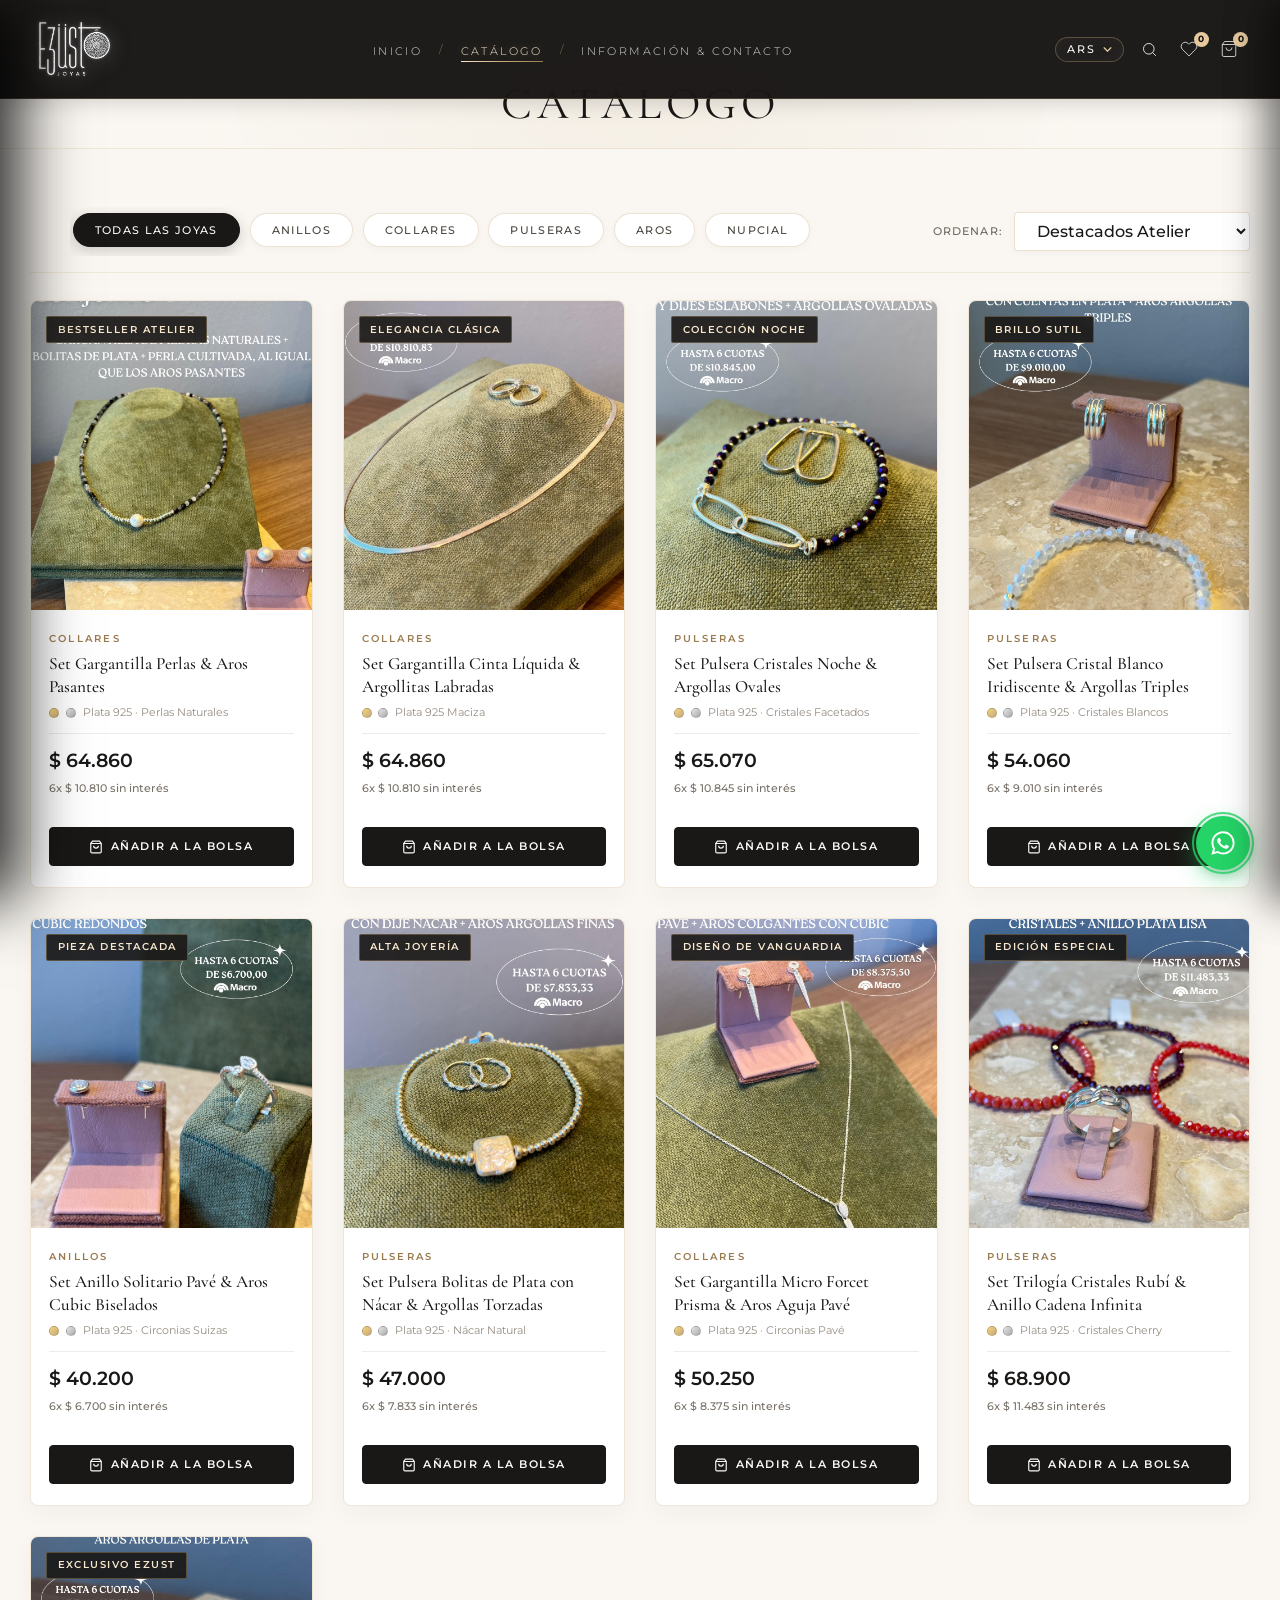
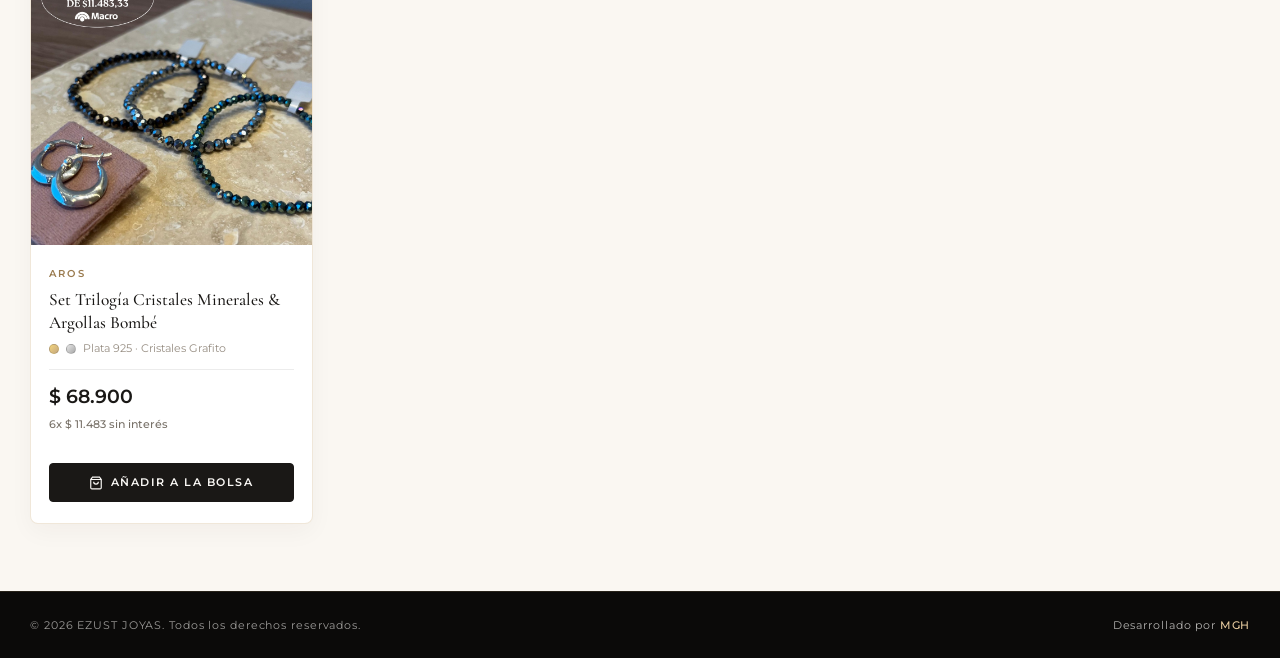
==== catalogo.html @ 24918060 "feat: add catalogue page and luxury stylesheet with custom design tokens" ====
<!DOCTYPE html>
<html lang="es">

<head>
  <meta charset="UTF-8">
  <meta name="viewport" content="width=device-width, initial-scale=1.0, maximum-scale=1.0, minimum-scale=1.0, user-scalable=no, shrink-to-fit=no, viewport-fit=cover">
  <title>Catálogo de Alta Distinción | EZUST JOYAS · Plata 925 & Oro 18K</title>

  <!-- SEO & Meta Tags -->
  <meta name="description"
    content="Explorá el catálogo oficial de Ezust Joyas. Gargantillas, pulseras, anillos solitarios y aros pasantes en Plata 925 y Oro 18K. 6 cuotas sin interés y envíos a todo el país.">
  <meta name="keywords"
    content="catalogo ezust joyas, collares plata 925, pulseras cristales, anillos solitarios, aros perlas cultivadas, alta joyeria arroyito">
  <meta name="author" content="EZUST JOYAS">
  <meta name="theme-color" content="#0E0D0C">

  <!-- Open Graph / Social -->
  <meta property="og:type" content="website">
  <meta property="og:title" content="Catálogo de Alta Distinción | EZUST JOYAS">
  <meta property="og:description"
    content="Colección completa de joyas de autor en Plata 925 y Oro 18K. 6 cuotas sin interés y envíos asegurados a todo el país.">
  <meta property="og:image" content="assets/products_hq/ez-real-01_main.jpg">

  <!-- Stylesheet -->
  <link rel="stylesheet" href="css/style.css?v=20261024_fix_v10">
  <link rel="icon" type="image/svg+xml" href="assets/logo-symbol.svg">
</head>

<body class="catalog-page-body">

  <!-- Sticky Luxury Floating Header -->
  <header class="site-header scrolled" id="siteHeader">
    <div class="header-inner container-fluid">

      <!-- Header Left: Logo -->
      <div class="header-logo-area">
        <a href="index.html" aria-label="EZUST JOYAS Inicio" class="header-logo-link">
          <img src="assets/logo-official-white.png?v=2" alt="EZUST JOYAS" class="header-logo-img" width="140" height="56">
        </a>
      </div>

      <!-- Header Center: Minimalist Inline Navigation -->
      <nav class="header-nav-center" aria-label="Navegación principal">
        <ul class="nav-links-editorial">
          <li><a href="index.html" class="nav-editorial-link">INICIO</a></li>
          <li class="nav-dot">/</li>
          <li><a href="catalogo.html" class="nav-editorial-link active">CATÁLOGO</a></li>
          <li class="nav-dot">/</li>
          <li><a href="contacto.html" class="nav-editorial-link">INFORMACIÓN & CONTACTO</a></li>
        </ul>
      </nav>

      <!-- Header Right: Currency & Action Icons -->
      <div class="header-actions-right">

        <!-- Luxury Custom Currency Selector -->
        <div class="custom-currency-dropdown" id="currencyDropdown">
          <button class="currency-trigger-btn" id="currencyTrigger" type="button" aria-haspopup="true"
            aria-expanded="false" aria-label="Seleccionar Moneda">
            <span class="curr-selected-code" id="currentCurrencyLabel">ARS</span>
            <svg class="curr-arrow" width="9" height="5" viewBox="0 0 10 6" fill="none" stroke="currentColor"
              stroke-width="1.6" stroke-linecap="round">
              <path d="M1 1L5 5L9 1" />
            </svg>
          </button>
          <div class="currency-dropdown-menu" id="currencyMenu">
            <button type="button" class="currency-menu-item active" data-currency="ARS">
              <span class="currency-item-code">ARS</span>
              <span class="currency-item-name">Pesos ($)</span>
              <span class="currency-item-dot">✦</span>
            </button>
            <button type="button" class="currency-menu-item" data-currency="USD">
              <span class="currency-item-code">USD</span>
              <span class="currency-item-name">Dólares ($)</span>
              <span class="currency-item-dot">✦</span>
            </button>
          </div>
        </div>

        <!-- Header Inline Search Box -->
        <div class="header-search-wrap" id="headerSearchWrap">
          <button class="header-icon-fine" id="searchBtn" title="Buscar Joyas" aria-label="Buscar">
            <svg width="17" height="17" fill="none" stroke="currentColor" stroke-width="1.4" viewBox="0 0 24 24">
              <circle cx="11" cy="11" r="7.5"></circle>
              <line x1="21" y1="21" x2="16.5" y2="16.5"></line>
            </svg>
          </button>
          <div class="header-search-input-box" id="headerSearchInputBox">
            <input type="text" id="headerSearchInput" class="header-search-field" placeholder="Buscar collares, anillos, perlas..." autocomplete="off">
            <button type="button" class="header-search-close" id="headerSearchCloseBtn">✕</button>
          </div>
          <!-- Live Floating Search Results Dropdown -->
          <div class="header-search-results-dropdown" id="headerSearchResults"></div>
        </div>

        <!-- Wishlist Icon -->
        <button class="header-icon-fine" id="wishlistBtn" title="Mis Favoritos" aria-label="Favoritos">
          <svg width="18" height="18" fill="none" stroke="currentColor" stroke-width="1.2" viewBox="0 0 24 24">
            <path
              d="M20.84 4.61a5.5 5.5 0 00-7.78 0L12 5.67l-1.06-1.06a5.5 5.5 0 00-7.78 7.78l1.06 1.06L12 21.23l7.78-7.78 1.06-1.06a5.5 5.5 0 000-7.78z">
            </path>
          </svg>
          <span class="badge-count-fine" id="wishlistCount">0</span>
        </button>

        <!-- Bag / Cart Icon -->
        <button class="header-icon-fine" id="cartBtn" title="Bolsa de Compras" aria-label="Carrito de compras">
          <svg width="18" height="18" fill="none" stroke="currentColor" stroke-width="1.2" viewBox="0 0 24 24">
            <path d="M6 2L3 6v14a2 2 0 002 2h14a2 2 0 002-2V6l-3-4z"></path>
            <line x1="3" y1="6" x2="21" y2="6"></line>
            <path d="M16 10a4 4 0 01-8 0"></path>
          </svg>
          <span class="badge-count-fine" id="cartCount">0</span>
        </button>

        <!-- Mobile Menu Toggle -->
        <button class="header-icon-fine mobile-menu-btn" id="mobileMenuBtn" aria-label="Abrir Menú">
          <svg width="22" height="22" fill="none" stroke="currentColor" stroke-width="1.2" viewBox="0 0 24 24">
            <line x1="3" y1="7" x2="21" y2="7"></line>
            <line x1="3" y1="17" x2="21" y2="17"></line>
          </svg>
        </button>

      </div>

    </div>
  </header>

  <!-- Catalog Page Hero Banner -->
  <section class="catalog-page-hero">
    <div class="container text-center">
      <h1 class="catalog-page-title">Catálogo</h1>
    </div>
  </section>

  <!-- Interactive Product Catalog Section -->
  <main class="catalog-main-area">
    <div class="container">

      <!-- Filters & Sorting Bar -->
      <div class="catalog-filters-bar">
        <div class="filter-categories-wrap">
          <button class="filter-scroll-btn filter-scroll-left hidden" aria-label="Desplazar categorías a la izquierda" type="button">
            <svg width="14" height="14" viewBox="0 0 24 24" fill="none" stroke="currentColor" stroke-width="2.2"><polyline points="15 18 9 12 15 6"></polyline></svg>
          </button>
          <div class="filter-categories">
            <button class="filter-btn active" data-category="all">Todas las Joyas</button>
            <button class="filter-btn" data-category="anillos">Anillos</button>
            <button class="filter-btn" data-category="collares">Collares</button>
            <button class="filter-btn" data-category="pulseras">Pulseras</button>
            <button class="filter-btn" data-category="aros">Aros</button>
            <button class="filter-btn" data-category="nupcial">Nupcial</button>
          </div>
          <button class="filter-scroll-btn filter-scroll-right" aria-label="Desplazar categorías a la derecha" type="button">
            <svg width="14" height="14" viewBox="0 0 24 24" fill="none" stroke="currentColor" stroke-width="2.2"><polyline points="9 18 15 12 9 6"></polyline></svg>
          </button>
        </div>

        <div class="catalog-sort-wrap">
          <span class="sort-label">Ordenar:</span>
          <select class="sort-select" id="catalogSort" aria-label="Ordenar catálogo">
            <option value="featured">Destacados Atelier</option>
            <option value="low-price">Menor a Mayor Precio</option>
            <option value="high-price">Mayor a Menor Precio</option>
          </select>
        </div>
      </div>

      <!-- Dynamic Product Cards Grid -->
      <div class="products-grid" id="productsGrid">
        <!-- Injected via app.js -->
      </div>

    </div>
  </main>

  <!-- Fullscreen Luxury Sliding Product Canvas (SPA Product Page) -->
  <div class="fullscreen-product-sheet" id="productFullscreenCanvas" aria-modal="true" role="dialog">
    <div class="sheet-top-bar">
      <button class="sheet-back-btn" id="productSheetBackBtn" type="button">
        <svg width="18" height="18" fill="none" stroke="currentColor" stroke-width="2" viewBox="0 0 24 24">
          <path d="M19 12H5M12 19l-7-7 7-7" />
        </svg>
        <span>Volver al Catálogo</span>
      </button>
      <div class="sheet-logo-center">
        <img src="assets/logo-official-gold.png" alt="EZUST JOYAS" height="34">
      </div>
      <button class="sheet-close-btn" id="productSheetCloseBtn" type="button" aria-label="Cerrar vista de producto">
        ✕
      </button>
    </div>

    <div class="product-sheet-scroll-body" id="productSheetBody">
      <!-- Dynamically rendered via renderFullscreenProduct() in app.js -->
    </div>
  </div>

  <!-- Slim Minimal Luxury Footer -->
  <footer class="site-footer-slim">
    <div class="container">
      <div class="footer-slim-inner">
        <div class="footer-slim-copy">
          © 2026 EZUST JOYAS. Todos los derechos reservados.
        </div>
        <div class="footer-slim-dev">
          Desarrollado por <a href="https://instagram.com/martiniano.web" target="_blank" rel="noopener"
            class="developer-link">MGH</a>
        </div>
      </div>
    </div>
  </footer>

  <!-- Floating WhatsApp Action Button -->
  <a href="https://wa.me/5493576415867?text=Hola%20Ezust%20joyas,%20quiero..." target="_blank" rel="noopener"
    class="floating-whatsapp-btn" aria-label="Contactar por WhatsApp">
    <svg width="32" height="32" viewBox="0 0 24 24" fill="currentColor">
      <path
        d="M12.04 2c-5.46 0-9.91 4.45-9.91 9.91 0 1.75.46 3.45 1.32 4.95L2.05 22l5.25-1.38c1.45.79 3.08 1.21 4.74 1.21 5.46 0 9.91-4.45 9.91-9.91 0-2.65-1.03-5.14-2.9-7.01A9.816 9.816 0 0 0 12.04 2zm.01 1.67c2.2 0 4.26.86 5.82 2.42a8.225 8.225 0 0 1 2.41 5.83c0 4.54-3.7 8.24-8.24 8.24-1.48 0-2.93-.4-4.2-1.15l-.3-.18-3.12.82.83-3.04-.2-.31a8.196 8.196 0 0 1-1.26-4.38c0-4.54 3.7-8.24 8.24-8.24zm-3.53 3.99c-.19 0-.42.07-.64.31-.22.24-.85.83-.85 2.03 0 1.2.88 2.36 1 2.53.13.16 1.72 2.63 4.17 3.69.58.25 1.04.4 1.4.51.59.19 1.12.16 1.54.1.47-.07 1.45-.59 1.65-1.17.21-.57.21-1.06.15-1.17-.06-.1-.23-.17-.48-.29-.25-.13-1.45-.72-1.68-.8-.22-.08-.39-.13-.55.12-.16.25-.63.8-.78.96-.14.16-.29.18-.54.06-.25-.13-1.04-.38-1.98-1.22-.73-.65-1.23-1.46-1.37-1.7-.14-.25-.01-.38.11-.51.11-.11.25-.29.37-.43.13-.15.17-.25.25-.42.08-.17.04-.31-.02-.44-.06-.13-.55-1.33-.76-1.82-.2-.48-.41-.42-.56-.43l-.48-.01z" />
    </svg>
  </a>

  <!-- Fullscreen Luxury Sliding Product Canvas (SPA Product Page) -->
  <div class="fullscreen-product-sheet" id="productFullscreenCanvas" aria-modal="true" role="dialog">
    <div class="sheet-top-bar">
      <button class="sheet-back-btn" id="productSheetBackBtn" type="button">
        <svg width="18" height="18" fill="none" stroke="currentColor" stroke-width="2" viewBox="0 0 24 24">
          <path d="M19 12H5M12 19l-7-7 7-7" />
        </svg>
        <span>Volver</span>
      </button>
      <div class="sheet-logo-center">
        <img src="assets/logo-official-gold.png" alt="EZUST JOYAS" height="34">
      </div>
      <button class="sheet-close-btn" id="productSheetCloseBtn" type="button" aria-label="Cerrar vista de producto">
        ✕
      </button>
    </div>
    <div class="product-sheet-scroll-body" id="productSheetBody"></div>
  </div>

  <!-- Slide-Out Shopping Bag Drawer -->
  <aside class="side-drawer" id="cartDrawer" aria-label="Bolsa de compras">
    <div class="drawer-header">
      <h3 class="drawer-title">Bolsa de Compras</h3>
      <button class="drawer-close-btn" id="cartCloseBtn" aria-label="Cerrar bolsa">✕</button>
    </div>

    <!-- Shipping Info -->
    <div class="drawer-shipping-meter">
      <div class="shipping-meter-text" id="shippingText">
        <span>✦ Envíos asegurados a todo el país por Andreani y Correo Argentino</span>
      </div>
    </div>

    <!-- Items List -->
    <div class="drawer-body" id="cartItemsContainer">
      <!-- Injected via app.js -->
    </div>

    <!-- Drawer Footer -->
    <div class="drawer-footer" id="cartDrawerFooter">
      <div class="drawer-subtotal-row">
        <span class="drawer-subtotal-label">Subtotal estimado:</span>
        <span class="drawer-subtotal-price" id="cartSubtotal">$ 0</span>
      </div>
      <div class="drawer-transfer-discount-row" id="cartTransferDiscountRow">
        <span>✦ 15% OFF pagando con Transferencia: <strong id="cartTransferPrice">$ 0</strong></span>
      </div>
      <div class="drawer-actions">
        <a href="#" id="checkoutWhatsappBtn" target="_blank" rel="noopener" class="btn-luxury btn-checkout-whatsapp"
          style="width: 100%; justify-content: center;">
          <svg width="20" height="20" fill="currentColor" viewBox="0 0 24 24">
            <path
              d="M12.04 2c-5.46 0-9.91 4.45-9.91 9.91 0 1.75.46 3.45 1.32 4.95L2.05 22l5.25-1.38c1.45.79 3.08 1.21 4.74 1.21 5.46 0 9.91-4.45 9.91-9.91 0-2.65-1.03-5.14-2.9-7.01A9.816 9.816 0 0 0 12.04 2zm.01 1.67c2.2 0 4.26.86 5.82 2.42a8.225 8.225 0 0 1 2.41 5.83c0 4.54-3.7 8.24-8.24 8.24-1.48 0-2.93-.4-4.2-1.15l-.3-.18-3.12.82.83-3.04-.2-.31a8.196 8.196 0 0 1-1.26-4.38c0-4.54 3.7-8.24 8.24-8.24zm-3.53 3.99c-.19 0-.42.07-.64.31-.22.24-.85.83-.85 2.03 0 1.2.88 2.36 1 2.53.13.16 1.72 2.63 4.17 3.69.58.25 1.04.4 1.4.51.59.19 1.12.16 1.54.1.47-.07 1.45-.59 1.65-1.17.21-.57.21-1.06.15-1.17-.06-.1-.23-.17-.48-.29-.25-.13-1.45-.72-1.68-.8-.22-.08-.39-.13-.55.12-.16.25-.63.8-.78.96-.14.16-.29.18-.54.06-.25-.13-1.04-.38-1.98-1.22-.73-.65-1.23-1.46-1.37-1.7-.14-.25-.01-.38.11-.51.11-.11.25-.29.37-.43.13-.15.17-.25.25-.42.08-.17.04-.31-.02-.44-.06-.13-.55-1.33-.76-1.82-.2-.48-.41-.42-.56-.43l-.48-.01z" />
          </svg>
          <span id="checkoutWhatsappBtnText">Finalizar Pedido por WhatsApp</span>
        </a>
        <a href="#" id="checkoutTransferBtn" target="_blank" rel="noopener" class="btn-luxury btn-checkout-transfer"
          style="width: 100%; justify-content: center;">
          <span>Pagar con Transferencia (15% OFF)</span>
        </a>
      </div>
    </div>
  </aside>

  <!-- Slide-Out Wishlist Drawer -->
  <aside class="side-drawer" id="wishlistDrawer" aria-label="Lista de Deseos">
    <div class="drawer-header">
      <h3 class="drawer-title">Lista de Deseos</h3>
      <button class="drawer-close-btn" id="wishlistCloseBtn" aria-label="Cerrar favoritos">✕</button>
    </div>
    <div class="drawer-body" id="wishlistItemsContainer">
      <!-- Injected via app.js -->
    </div>
  </aside>



  <!-- Mobile Navigation Drawer -->
  <div class="mobile-nav-drawer" id="mobileNavDrawer" aria-label="Menú de navegación móvil">
    <div class="mobile-nav-header">
      <img src="assets/logo-official-gold.png" alt="EZUST JOYAS" style="height: 38px; width: auto; object-fit: contain;">
      <button id="mobileNavClose" type="button" aria-label="Cerrar menú">✕</button>
    </div>
    <div class="mobile-nav-links">
      <a href="index.html" class="mobile-nav-link">
        <span>Inicio</span>
        <span>→</span>
      </a>
      <a href="catalogo.html" class="mobile-nav-link">
        <span>Catálogo</span>
        <span>→</span>
      </a>
      <a href="javascript:void(0)" class="mobile-nav-link" id="mobileWishlistLink">
        <span>Mis Favoritos ♡</span>
        <span style="font-size: 0.85rem; color: var(--gold-light);">Ver lista →</span>
      </a>
      <a href="contacto.html" class="mobile-nav-link">
        <span>Información & Contacto</span>
        <span>→</span>
      </a>
      <a href="https://wa.me/5493576467389" target="_blank" rel="noopener" class="mobile-nav-link" style="color: var(--gold-bright);">
        <span>Atención WhatsApp</span>
        <span>💬</span>
      </a>
    </div>
    <div class="mobile-nav-footer">
      <div class="mobile-nav-footer-brand">
        <span>✦</span> ALTA JOYERÍA
      </div>
      <p class="mobile-nav-footer-text">Oro 18K & Plata 925 · Envíos a todo el país</p>
    </div>
  </div>

  <!-- Drawer Backdrop Overlay -->
  <div class="drawer-overlay" id="drawerOverlay"></div>

  <!-- Scripts -->
  <script src="js/app.js?v=20261024_fix_v10"></script>
</body>

</html>
---- css/style.css ----
/* ==========================================================================
   EZUST JOYAS - Premium Fine Jewelry Design System & Stylesheet
   Aesthetic: Minimalist, Luxury, Editorial, Feminine & Sophisticated
   ========================================================================== */

@import url('https://fonts.googleapis.com/css2?family=Cormorant+Garamond:ital,wght@0,300;0,400;0,500;0,600;0,700;1,300;1,400;1,600&family=Montserrat:wght@200;300;400;500;600;700&family=Cinzel:wght@400;500;600;700&family=Italiana&display=swap');

/* --- CSS Variables & Design Tokens --- */
:root {
  --bg-primary: #FAF8F5;
  --bg-secondary: #F5EFE6;
  --bg-tertiary: #EDE4D5;
  --bg-card: #FFFFFF;
  --bg-dark: #0E0D0C;
  --bg-dark-secondary: #181615;
  --bg-glass: rgba(250, 248, 245, 0.85);
  --bg-glass-dark: rgba(14, 13, 12, 0.85);

  --text-primary: #181614;
  --text-secondary: #615A52;
  --text-muted: #968D82;
  --text-light: #FAF8F5;
  --text-light-muted: #B8B0A5;

  --gold-primary: #C8A976;
  --gold-bright: #E6CA9E;
  --gold-dark: #9A7B54;
  --gold-light: #F7E7CE;
  --gold-glow: rgba(230, 202, 158, 0.25);
  --gold-gradient: linear-gradient(135deg, #F7E7CE 0%, #C8A976 50%, #9A7B54 100%);
  --champagne-gradient: linear-gradient(135deg, #FBF8F2 0%, #F5EDE0 100%);
  --dark-gradient: linear-gradient(135deg, #1C1A18 0%, #0E0D0C 100%);

  --border-subtle: rgba(200, 169, 118, 0.22);
  --border-light: rgba(24, 22, 20, 0.08);
  --border-dark: rgba(200, 169, 118, 0.25);

  --font-serif: 'Cormorant Garamond', Georgia, serif;
  --font-sans: 'Montserrat', -apple-system, BlinkMacSystemFont, 'Segoe UI', Roboto, sans-serif;
  --font-display: 'Cinzel', 'Cormorant Garamond', serif;

  --shadow-sm: 0 4px 12px rgba(24, 22, 20, 0.03);
  --shadow-md: 0 10px 30px rgba(24, 22, 20, 0.06);
  --shadow-lg: 0 20px 50px rgba(24, 22, 20, 0.09);
  --shadow-gold: 0 12px 35px rgba(197, 168, 128, 0.25);

  --radius-sm: 2px;
  --radius-md: 4px;
  --radius-lg: 8px;
  --radius-full: 9999px;

  --transition-smooth: all 0.4s cubic-bezier(0.16, 1, 0.3, 1);
  --transition-bounce: all 0.5s cubic-bezier(0.34, 1.56, 0.64, 1);
  --transition-fast: all 0.2s ease;

  --container-max: 1360px;
  --container-padding: 2rem;
}

/* --- Base & Reset --- */
*, *::before, *::after {
  box-sizing: border-box;
  margin: 0;
  padding: 0;
}

html {
  scroll-behavior: smooth;
  font-size: 15px;
  -webkit-font-smoothing: antialiased;
  -moz-osx-font-smoothing: grayscale;
  touch-action: manipulation;
  -webkit-text-size-adjust: 100%;
  -moz-text-size-adjust: 100%;
  text-size-adjust: 100%;
  width: 100%;
  max-width: 100%;
  overflow-x: hidden;
}

body {
  background-color: var(--bg-primary);
  color: var(--text-primary);
  font-family: var(--font-sans);
  font-weight: 400;
  line-height: 1.6;
  overflow-x: hidden;
  width: 100%;
  max-width: 100%;
  position: relative;
  touch-action: manipulation;
  -webkit-text-size-adjust: 100%;
  text-size-adjust: 100%;
}

img, svg, picture, video {
  max-width: 100%;
  display: block;
}

a {
  color: inherit;
  text-decoration: none;
  transition: var(--transition-fast);
}

button {
  font-family: inherit;
  cursor: pointer;
  border: none;
  background: none;
  transition: var(--transition-smooth);
}

input, select, textarea {
  font-family: inherit;
  font-size: 16px !important; /* Prevents iOS Safari from auto-zooming page */
}

ul, ol {
  list-style: none;
}

::selection {
  background-color: var(--gold-light);
  color: var(--text-primary);
}

/* --- Typography Utilities --- */
.font-serif { font-family: var(--font-serif); }
.font-sans { font-family: var(--font-sans); }
.font-display { font-family: var(--font-display); }

.editorial-title {
  font-family: var(--font-serif);
  font-weight: 400;
  letter-spacing: 0.02em;
  line-height: 1.15;
}

.editorial-subtitle {
  font-family: var(--font-sans);
  font-size: 0.8rem;
  letter-spacing: 0.25em;
  text-transform: uppercase;
  color: var(--gold-dark);
  font-weight: 500;
}

.container {
  width: 100%;
  max-width: var(--container-max);
  margin-left: auto;
  margin-right: auto;
  padding-left: var(--container-padding);
  padding-right: var(--container-padding);
}

.section-spacing {
  padding-top: 6.5rem;
  padding-bottom: 6.5rem;
}

.text-center { text-align: center; }

/* --- Luxury Announcement Bar --- */
.announcement-bar {
  background-color: var(--bg-dark);
  color: var(--gold-light);
  padding: 0.55rem 1rem;
  font-size: 0.72rem;
  letter-spacing: 0.18em;
  text-transform: uppercase;
  font-weight: 400;
  text-align: center;
  position: relative;
  z-index: 100;
  border-bottom: 1px solid rgba(197, 168, 128, 0.2);
}

.announcement-slider {
  display: flex;
  justify-content: center;
  align-items: center;
  gap: 1.5rem;
}

.announcement-item {
  display: inline-flex;
  align-items: center;
  gap: 0.6rem;
}

.announcement-item .sparkle {
  color: var(--gold-bright);
  font-size: 0.85rem;
}

/* ==========================================================================
   TRANSPARENT FLOATING LUXURY HEADER
   ========================================================================== */
.site-header {
  position: fixed;
  top: 0;
  left: 0;
  width: 100%;
  z-index: 1000;
  padding: 1.4rem 0;
  transition: all 0.45s cubic-bezier(0.16, 1, 0.3, 1);
  background: transparent;
}

.site-header.transparent-hero-header {
  background: linear-gradient(180deg, rgba(14, 13, 12, 0.75) 0%, rgba(14, 13, 12, 0.3) 60%, transparent 100%);
  border-bottom: 1px solid rgba(255, 255, 255, 0.05);
}

.site-header.scrolled {
  background: rgba(14, 13, 12, 0.92);
  backdrop-filter: blur(20px);
  -webkit-backdrop-filter: blur(20px);
  padding: 0.85rem 0;
  border-bottom: 1px solid rgba(200, 169, 118, 0.2);
  box-shadow: 0 10px 30px rgba(0, 0, 0, 0.4);
}

.header-inner {
  display: flex;
  justify-content: space-between;
  align-items: center;
  width: 100%;
  max-width: 1540px;
  margin: 0 auto;
  padding: 0 2.5rem;
}

/* Header Left: Logo */
.header-logo-area {
  display: flex;
  align-items: center;
  flex-shrink: 0;
  min-width: 0;
}

.header-logo-link {
  display: inline-flex;
  align-items: center;
  text-decoration: none;
}

.header-logo-img {
  height: 56px;
  width: auto;
  object-fit: contain;
  filter: drop-shadow(0 2px 10px rgba(0, 0, 0, 0.9)) drop-shadow(0 0 1.5px rgba(255, 255, 255, 0.5));
  transition: transform 0.4s ease, filter 0.4s ease;
}

.header-logo-link:hover .header-logo-img {
  transform: none;
  filter: drop-shadow(0 4px 14px rgba(0, 0, 0, 0.95)) drop-shadow(0 0 4px rgba(230, 202, 158, 0.8));
}

/* Header Center: Minimalist Inline Navigation */
.header-nav-center {
  display: flex;
  align-items: center;
}

.nav-links-editorial {
  display: flex;
  align-items: center;
  gap: 1.15rem;
  list-style: none;
  margin: 0;
  padding: 0;
}

.nav-editorial-link {
  font-family: var(--font-sans);
  font-size: 0.72rem;
  font-weight: 300;
  letter-spacing: 0.22em;
  text-transform: uppercase;
  color: rgba(250, 248, 245, 0.85);
  text-decoration: none;
  position: relative;
  padding: 0.3rem 0;
  transition: all 0.3s ease;
}

.nav-editorial-link::after {
  content: '';
  position: absolute;
  bottom: 0;
  left: 50%;
  transform: translateX(-50%) scaleX(0);
  width: 100%;
  height: 1px;
  background: var(--gold-gradient);
  transition: transform 0.35s cubic-bezier(0.16, 1, 0.3, 1);
}

.nav-editorial-link:hover,
.nav-editorial-link.active {
  color: var(--gold-light);
  text-shadow: 0 0 12px rgba(247, 231, 206, 0.4);
}

.nav-editorial-link:hover::after,
.nav-editorial-link.active::after {
  transform: translateX(-50%) scaleX(1);
}

.nav-dot {
  color: rgba(200, 169, 118, 0.45);
  font-size: 0.75rem;
  user-select: none;
}

/* Header Right: Actions */
.header-actions-right {
  display: flex;
  align-items: center;
  gap: 0.85rem;
  flex-shrink: 0;
}

/* Custom Luxury Currency Dropdown */
.custom-currency-dropdown {
  position: relative;
  display: inline-block;
}

.currency-trigger-btn {
  background: rgba(255, 255, 255, 0.05);
  border: 1px solid rgba(200, 169, 118, 0.35);
  color: var(--text-light);
  font-family: var(--font-sans);
  font-size: 0.72rem;
  font-weight: 400;
  letter-spacing: 0.18em;
  padding: 0.32rem 0.75rem;
  border-radius: 20px;
  display: inline-flex;
  align-items: center;
  gap: 0.45rem;
  cursor: pointer;
  outline: none;
  transition: all 0.3s cubic-bezier(0.16, 1, 0.3, 1);
  backdrop-filter: blur(10px);
  -webkit-backdrop-filter: blur(10px);
}

.currency-trigger-btn:hover,
.custom-currency-dropdown.active .currency-trigger-btn {
  background: rgba(200, 169, 118, 0.18);
  border-color: var(--gold-bright);
  color: var(--gold-light);
  box-shadow: 0 0 14px rgba(230, 202, 158, 0.25);
}

.curr-selected-code {
  font-weight: 500;
}

.curr-arrow {
  transition: transform 0.3s ease;
  color: var(--gold-bright);
}

.custom-currency-dropdown.active .curr-arrow {
  transform: rotate(180deg);
}

.currency-dropdown-menu {
  position: absolute;
  top: calc(100% + 8px);
  right: 0;
  min-width: 155px;
  background: rgba(14, 13, 12, 0.96);
  backdrop-filter: blur(20px);
  -webkit-backdrop-filter: blur(20px);
  border: 1px solid rgba(200, 169, 118, 0.3);
  border-radius: 8px;
  box-shadow: 0 15px 35px rgba(0, 0, 0, 0.6), 0 0 20px rgba(200, 169, 118, 0.1);
  padding: 0.35rem;
  z-index: 1000;
  opacity: 0;
  visibility: hidden;
  transform: translateY(-8px);
  transition: all 0.25s cubic-bezier(0.16, 1, 0.3, 1);
}

.custom-currency-dropdown.active .currency-dropdown-menu {
  opacity: 1;
  visibility: visible;
  transform: translateY(0);
}

.currency-menu-item {
  width: 100%;
  display: flex;
  align-items: center;
  justify-content: space-between;
  padding: 0.5rem 0.75rem;
  background: transparent;
  border: none;
  border-radius: 4px;
  cursor: pointer;
  text-align: left;
  transition: all 0.2s ease;
  font-family: var(--font-sans);
}

.currency-menu-item:hover {
  background: rgba(200, 169, 118, 0.15);
}

.currency-item-code {
  font-size: 0.72rem;
  font-weight: 500;
  letter-spacing: 0.15em;
  color: #FAF8F5;
}

.currency-item-name {
  font-size: 0.68rem;
  color: rgba(250, 248, 245, 0.55);
  margin-left: 0.5rem;
  flex: 1;
}

.currency-item-dot {
  font-size: 0.65rem;
  color: transparent;
  transition: all 0.2s ease;
}

.currency-menu-item.active .currency-item-code {
  color: var(--gold-bright);
}

.currency-menu-item.active .currency-item-name {
  color: var(--gold-light);
}

.currency-menu-item.active .currency-item-dot {
  color: var(--gold-bright);
}

.header-icon-fine {
  background: none;
  border: none;
  color: rgba(250, 248, 245, 0.88);
  cursor: pointer;
  display: flex;
  align-items: center;
  justify-content: center;
  position: relative;
  padding: 0.3rem;
  transition: all 0.3s ease;
  text-decoration: none;
}

.header-icon-fine:hover {
  color: var(--gold-bright);
  transform: translateY(-1px);
}

.badge-count-fine {
  position: absolute;
  top: -4px;
  right: -6px;
  background: var(--gold-bright);
  color: #0E0D0C;
  font-size: 0.58rem;
  font-weight: 700;
  width: 15px;
  height: 15px;
  border-radius: 50%;
  display: flex;
  align-items: center;
  justify-content: center;
}

.mobile-menu-btn {
  display: none;
  background: none;
  border: none;
  color: rgba(250, 248, 245, 0.9);
  cursor: pointer;
  padding: 0.3rem;
  border-radius: 4px;
  align-items: center;
  justify-content: center;
  transition: all 0.3s ease;
}

.mobile-menu-btn:hover {
  color: var(--gold-bright);
}

/* ==========================================================================
   4K FULLSCREEN CINEMATOGRAPHIC HERO SECTION
   ========================================================================== */
.hero-cinematic-section {
  position: relative;
  width: 100%;
  height: 100vh;
  min-height: 720px;
  max-height: 1080px;
  display: flex;
  align-items: center;
  overflow: hidden;
  background-color: #0B0A09;
  color: #FAF8F5;
}

.hero-cinematic-bg-wrapper {
  position: absolute;
  inset: 0;
  z-index: 1;
  overflow: hidden;
  will-change: transform;
}

.hero-cinematic-img {
  width: 100%;
  height: 100%;
  object-fit: cover;
  object-position: center center;
  filter: brightness(0.85) contrast(1.03);
  transform: none !important;
  animation: none !important;
  will-change: auto;
}

/* Cinematic Lighting & Vignette Overlays */
.hero-cinematic-gradient-left {
  position: absolute;
  inset: 0;
  background: linear-gradient(
    90deg,
    rgba(14, 11, 8, 0.92) 0%,
    rgba(14, 11, 8, 0.8) 35%,
    rgba(14, 11, 8, 0.5) 62%,
    rgba(14, 11, 8, 0.25) 100%
  );
  z-index: 2;
  pointer-events: none;
}

.hero-cinematic-vignette {
  position: absolute;
  inset: 0;
  background: radial-gradient(
    circle at 75% 50%,
    transparent 40%,
    rgba(11, 10, 9, 0.35) 80%,
    rgba(11, 10, 9, 0.75) 100%
  );
  z-index: 2;
  pointer-events: none;
}

.hero-cinematic-caustic-glow {
  position: absolute;
  top: 15%;
  right: 18%;
  width: 500px;
  height: 500px;
  background: radial-gradient(
    circle,
    rgba(230, 202, 158, 0.22) 0%,
    rgba(200, 169, 118, 0.08) 45%,
    transparent 70%
  );
  filter: blur(60px);
  z-index: 2;
  pointer-events: none;
  animation: causticShimmer 9s infinite alternate ease-in-out;
}

@keyframes causticShimmer {
  0% {
    opacity: 0.6;
    transform: rotate(0deg);
  }
  100% {
    opacity: 0.9;
    transform: rotate(15deg);
  }
}

/* Ambient Sparkle Canvas */
.hero-sparkles-canvas {
  position: absolute;
  inset: 0;
  z-index: 3;
  pointer-events: none;
  width: 100%;
  height: 100%;
}

/* Main Editorial Content */
.hero-cinematic-container {
  position: relative;
  z-index: 10;
  width: 100%;
  max-width: 1540px;
  margin: 0 auto;
  padding: 0 3rem;
}

.hero-cinematic-content {
  max-width: 820px;
  display: flex;
  flex-direction: column;
  align-items: flex-start;
  padding-top: 3rem;
}

.hero-editorial-brand-badge {
  display: inline-flex;
  align-items: center;
  gap: 0.65rem;
  font-family: var(--font-sans);
  font-size: 0.68rem;
  font-weight: 400;
  letter-spacing: 0.35em;
  text-transform: uppercase;
  color: var(--gold-bright);
  margin-bottom: 2rem;
  opacity: 0.95;
  background: rgba(255, 255, 255, 0.04);
  padding: 0.35rem 1rem;
  border-radius: var(--radius-full);
  border: 1px solid rgba(230, 202, 158, 0.25);
  backdrop-filter: blur(6px);
}

.hero-editorial-brand-badge .badge-sparkle {
  color: var(--gold-bright);
  font-size: 0.75rem;
  animation: pulseSparkle 3s infinite ease-in-out;
}

@keyframes pulseSparkle {
  0%, 100% { opacity: 0.6; }
  50% { opacity: 1; filter: drop-shadow(0 0 6px var(--gold-bright)); }
}

.hero-editorial-headline {
  font-family: 'Cormorant Garamond', 'Cinzel', serif;
  font-size: clamp(2.2rem, 4.4vw, 4.1rem);
  font-weight: 300;
  line-height: 1.08;
  letter-spacing: 0.06em;
  text-transform: uppercase;
  color: #FAF8F5;
  margin: 0 0 1.6rem 0;
  display: flex;
  flex-direction: column;
  text-shadow: 0 4px 30px rgba(0, 0, 0, 0.6);
}

.headline-line {
  display: block;
  white-space: nowrap;
  letter-spacing: 0.08em;
  transition: transform 0.4s ease;
}

.headline-line.line-1 {
  font-weight: 300;
  letter-spacing: 0.1em;
}

.headline-line.line-2 {
  font-style: italic;
  font-weight: 300;
  color: var(--gold-light);
  letter-spacing: 0.08em;
  text-shadow: 0 0 25px rgba(247, 231, 206, 0.35);
}

.headline-line.line-3 {
  font-weight: 300;
  letter-spacing: 0.1em;
}

.hero-editorial-subtext {
  font-family: var(--font-sans);
  font-size: 0.95rem;
  font-weight: 300;
  line-height: 1.8;
  letter-spacing: 0.07em;
  color: rgba(250, 248, 245, 0.85);
  max-width: 500px;
  margin-bottom: 2.8rem;
}

.hero-editorial-cta-wrap {
  display: flex;
  align-items: center;
  gap: 1.5rem;
}

.hero-minimal-editorial-cta {
  display: inline-flex;
  align-items: center;
  gap: 1rem;
  font-family: var(--font-sans);
  font-size: 0.78rem;
  font-weight: 400;
  letter-spacing: 0.28em;
  text-transform: uppercase;
  color: #FAF8F5;
  text-decoration: none;
  padding-bottom: 0.5rem;
  border-bottom: 1px solid var(--gold-primary);
  position: relative;
  transition: all 0.4s cubic-bezier(0.16, 1, 0.3, 1);
}

.hero-minimal-editorial-cta::before {
  content: '';
  position: absolute;
  bottom: -1px;
  left: 0;
  width: 0%;
  height: 2px;
  background: var(--gold-light);
  transition: width 0.4s cubic-bezier(0.16, 1, 0.3, 1);
  box-shadow: 0 0 12px rgba(247, 231, 206, 0.7);
}

.hero-minimal-editorial-cta:hover {
  color: var(--gold-light);
  letter-spacing: 0.32em;
}

.hero-minimal-editorial-cta:hover::before {
  width: 100%;
}

.hero-minimal-editorial-cta:hover .cta-arrow {
  transform: translateX(8px);
  color: var(--gold-light);
}

.cta-arrow {
  font-size: 1.15rem;
  transition: transform 0.35s ease;
  color: var(--gold-primary);
}

/* Bottom Hallmarks Bar */
.hero-bottom-bar {
  position: absolute;
  bottom: 2.2rem;
  left: 0;
  width: 100%;
  z-index: 10;
  pointer-events: auto;
}

.hero-bottom-inner {
  display: flex;
  justify-content: flex-end;
  align-items: flex-end;
  max-width: 1540px;
  margin: 0 auto;
  padding: 0 3rem;
}

.hero-bottom-hallmarks {
  font-family: var(--font-sans);
  font-size: 0.65rem;
  font-weight: 300;
  letter-spacing: 0.22em;
  text-transform: uppercase;
  color: rgba(230, 202, 158, 0.8);
  display: flex;
  align-items: center;
  gap: 0.85rem;
}

.hero-bottom-hallmarks .h-sep {
  color: rgba(200, 169, 118, 0.4);
}

.hero-scroll-indicator {
  display: flex;
  flex-direction: column;
  align-items: center;
  gap: 0.55rem;
  text-decoration: none;
  color: rgba(250, 248, 245, 0.75);
  transition: color 0.3s ease;
}

.hero-scroll-indicator:hover {
  color: var(--gold-bright);
}

.scroll-label {
  font-family: var(--font-sans);
  font-size: 0.58rem;
  font-weight: 300;
  letter-spacing: 0.32em;
  text-transform: uppercase;
}

.scroll-needle {
  width: 1px;
  height: 38px;
  background: linear-gradient(180deg, var(--gold-bright) 0%, transparent 100%);
  animation: scrollNeedleDrop 2.2s infinite ease-in-out;
}

@keyframes scrollNeedleDrop {
  0% {
    transform: translateY(0);
    opacity: 0.2;
  }
  50% {
    opacity: 1;
  }
  100% {
    transform: translateY(10px);
    opacity: 0;
  }
}

/* Luxury Buttons */
.btn-luxury {
  display: inline-flex;
  align-items: center;
  justify-content: center;
  gap: 0.75rem;
  padding: 0.95rem 2.2rem;
  font-size: 0.78rem;
  letter-spacing: 0.22em;
  text-transform: uppercase;
  font-weight: 600;
  border-radius: var(--radius-sm);
  position: relative;
  overflow: hidden;
  z-index: 1;
}

.btn-primary {
  background: var(--gold-gradient);
  color: #1A1816;
  box-shadow: var(--shadow-gold);
  border: 1px solid var(--gold-bright);
}

.btn-primary:hover {
  transform: translateY(-2px);
  box-shadow: 0 15px 35px rgba(212, 175, 55, 0.38);
}

.btn-outline {
  background: transparent;
  color: var(--text-light);
  border: 1px solid rgba(250, 248, 245, 0.4);
  backdrop-filter: blur(8px);
}

.btn-outline:hover {
  background: rgba(255, 255, 255, 0.1);
  border-color: var(--gold-light);
  color: var(--gold-light);
  transform: translateY(-2px);
}

.btn-dark-outline {
  background: transparent;
  color: var(--text-primary);
  border: 1px solid var(--text-primary);
}

.btn-dark-outline:hover {
  background: var(--text-primary);
  color: var(--text-light);
}

.hero-hallmarks {
  display: flex;
  flex-wrap: wrap;
  gap: 2.5rem;
  border-top: 1px solid rgba(255, 255, 255, 0.14);
  padding-top: 1.8rem;
}

.hallmark-item {
  display: flex;
  align-items: center;
  gap: 0.75rem;
}

.hallmark-icon {
  color: var(--gold-bright);
  font-size: 1.1rem;
}

.hallmark-text {
  font-size: 0.75rem;
  letter-spacing: 0.12em;
  text-transform: uppercase;
  color: rgba(250, 248, 245, 0.75);
}

/* Floating Luxury Badge on Hero */
.hero-floating-card {
  position: absolute;
  bottom: 2.5rem;
  right: var(--container-padding);
  z-index: 3;
  background: rgba(24, 22, 20, 0.7);
  backdrop-filter: blur(16px);
  border: 1px solid rgba(197, 168, 128, 0.3);
  padding: 1.2rem 1.6rem;
  border-radius: var(--radius-sm);
  display: flex;
  align-items: center;
  gap: 1.2rem;
  max-width: 320px;
}

.floating-card-thumb {
  width: 54px;
  height: 54px;
  border-radius: var(--radius-sm);
  overflow: hidden;
  border: 1px solid var(--gold-primary);
  flex-shrink: 0;
}

.floating-card-thumb img {
  width: 100%;
  height: 100%;
  object-fit: cover;
}

.floating-card-title {
  font-family: var(--font-serif);
  font-size: 1.05rem;
  color: var(--text-light);
  margin-bottom: 0.2rem;
}

.floating-card-sub {
  font-size: 0.7rem;
  color: var(--gold-light);
  letter-spacing: 0.1em;
  text-transform: uppercase;
}

/* --- Brand Manifesto Section --- */
.manifesto-section {
  background-color: var(--bg-primary);
  position: relative;
  overflow: hidden;
}

.manifesto-watermark {
  position: absolute;
  top: 50%;
  left: 50%;
  transform: translate(-50%, -50%);
  width: 500px;
  opacity: 0.035;
  pointer-events: none;
}

.manifesto-grid {
  display: grid;
  grid-template-columns: 1fr 1fr;
  gap: 5rem;
  align-items: center;
}

.manifesto-image-wrap {
  position: relative;
}

.manifesto-image-frame {
  position: relative;
  border-radius: var(--radius-sm);
  overflow: hidden;
  box-shadow: var(--shadow-lg);
}

.manifesto-image-frame img {
  width: 100%;
  height: 560px;
  object-fit: cover;
  transition: transform 0.8s ease;
}

.manifesto-image-frame:hover img {
  transform: none;
}

.manifesto-image-badge {
  position: absolute;
  bottom: -1.5rem;
  right: -1.5rem;
  background: var(--bg-card);
  padding: 1.5rem;
  border: 1px solid var(--border-subtle);
  box-shadow: var(--shadow-md);
  text-align: center;
  max-width: 180px;
  border-radius: var(--radius-sm);
}

.manifesto-image-badge .number {
  font-family: var(--font-serif);
  font-size: 2.2rem;
  color: var(--gold-dark);
  line-height: 1;
}

.manifesto-image-badge .label {
  font-size: 0.68rem;
  letter-spacing: 0.15em;
  text-transform: uppercase;
  color: var(--text-secondary);
  margin-top: 0.4rem;
}

.manifesto-content {
  padding-left: 1rem;
}

.section-header {
  margin-bottom: 2rem;
}

.section-tag {
  display: inline-block;
  font-size: 0.72rem;
  letter-spacing: 0.28em;
  text-transform: uppercase;
  color: var(--gold-dark);
  font-weight: 600;
  margin-bottom: 0.8rem;
  position: relative;
}

.section-title {
  font-size: clamp(2.2rem, 3.5vw, 3.2rem);
  font-weight: 300;
  line-height: 1.2;
  color: var(--text-primary);
}

.section-title em {
  font-style: italic;
  color: var(--gold-dark);
}

.manifesto-quote {
  font-family: var(--font-serif);
  font-size: 1.45rem;
  font-style: italic;
  line-height: 1.5;
  color: var(--text-primary);
  margin-bottom: 1.8rem;
  position: relative;
  padding-left: 1.5rem;
  border-left: 2px solid var(--gold-primary);
}

.manifesto-body {
  color: var(--text-secondary);
  font-size: 0.95rem;
  line-height: 1.8;
  margin-bottom: 2.2rem;
}

.manifesto-pillars {
  display: grid;
  grid-template-columns: repeat(3, 1fr);
  gap: 1.5rem;
  margin-top: 2rem;
  border-top: 1px solid var(--border-light);
  padding-top: 1.8rem;
}

.pillar-item h4 {
  font-family: var(--font-serif);
  font-size: 1.15rem;
  font-weight: 500;
  margin-bottom: 0.4rem;
  color: var(--text-primary);
}

.pillar-item p {
  font-size: 0.8rem;
  color: var(--text-muted);
  line-height: 1.5;
}

/* --- Featured Collections Grid --- */
.collections-section {
  background-color: var(--bg-secondary);
}

.collections-grid {
  display: grid;
  grid-template-columns: repeat(12, 1fr);
  gap: 1.75rem;
  margin-top: 3.5rem;
}

.collection-card {
  position: relative;
  border-radius: var(--radius-sm);
  overflow: hidden;
  box-shadow: var(--shadow-sm);
  background: var(--bg-card);
  transition: var(--transition-smooth);
}

.collection-card:hover {
  transform: translateY(-6px);
  box-shadow: var(--shadow-lg);
}

.col-span-7 { grid-column: span 7; }
.col-span-5 { grid-column: span 5; }
.col-span-4 { grid-column: span 4; }
.col-span-8 { grid-column: span 8; }

.collection-media {
  position: relative;
  width: 100%;
  height: 420px;
  overflow: hidden;
}

.collection-card.large .collection-media {
  height: 500px;
}

.collection-media img {
  width: 100%;
  height: 100%;
  object-fit: cover;
  transition: transform 0.9s cubic-bezier(0.16, 1, 0.3, 1);
}

.collection-card:hover .collection-media img {
  transform: none;
}

.collection-overlay {
  position: absolute;
  inset: 0;
  background: linear-gradient(
    to top,
    rgba(18, 17, 16, 0.85) 0%,
    rgba(18, 17, 16, 0.3) 50%,
    rgba(18, 17, 16, 0.05) 100%
  );
  display: flex;
  flex-direction: column;
  justify-content: flex-end;
  padding: 2.2rem;
  color: var(--text-light);
}

.collection-sub {
  font-size: 0.7rem;
  letter-spacing: 0.22em;
  text-transform: uppercase;
  color: var(--gold-light);
  margin-bottom: 0.4rem;
}

.collection-name {
  font-family: var(--font-serif);
  font-size: 1.85rem;
  font-weight: 400;
  line-height: 1.2;
  margin-bottom: 0.6rem;
}

.collection-desc {
  font-size: 0.85rem;
  color: rgba(250, 248, 245, 0.8);
  margin-bottom: 1.2rem;
  line-height: 1.5;
  max-width: 400px;
}

.collection-link-btn {
  display: inline-flex;
  align-items: center;
  gap: 0.5rem;
  font-size: 0.75rem;
  letter-spacing: 0.18em;
  text-transform: uppercase;
  color: var(--gold-bright);
  font-weight: 600;
}

.collection-link-btn svg {
  width: 16px;
  height: 16px;
  transition: transform 0.3s ease;
}

.collection-card:hover .collection-link-btn svg {
  transform: translateX(4px);
}

/* --- Interactive Product Catalog --- */
.catalog-section {
  background-color: var(--bg-primary);
}

.catalog-filters-bar {
  display: flex;
  justify-content: space-between;
  align-items: center;
  gap: 1.5rem;
  margin-top: 2.5rem;
  margin-bottom: 3.5rem;
  border-bottom: 1px solid var(--border-light);
  padding-bottom: 1.5rem;
  max-width: 100%;
  position: relative;
}

.filter-categories-wrap {
  position: relative;
  display: flex;
  align-items: center;
  flex: 1 1 auto;
  min-width: 0;
  max-width: 100%;
}

.filter-categories {
  display: flex;
  flex-wrap: nowrap;
  align-items: center;
  gap: 0.65rem;
  overflow-x: auto;
  overflow-y: hidden;
  white-space: nowrap;
  -webkit-overflow-scrolling: touch;
  scroll-behavior: smooth;
  scrollbar-width: none;
  -ms-overflow-style: none;
  touch-action: pan-x;
  cursor: grab;
  user-select: none;
  -webkit-user-select: none;
  padding: 0.35rem 0.2rem 0.6rem;
  width: 100%;
  min-width: 0;
}

.filter-categories.is-dragging {
  cursor: grabbing !important;
  scroll-behavior: auto !important;
}

.filter-categories::-webkit-scrollbar {
  display: none;
}

.filter-btn {
  flex-shrink: 0;
  white-space: nowrap;
  padding: 0.55rem 1.3rem;
  font-size: 0.75rem;
  letter-spacing: 0.14em;
  text-transform: uppercase;
  color: var(--text-secondary);
  border: 1px solid transparent;
  border-radius: var(--radius-full);
  background: transparent;
  transition: var(--transition-fast);
  font-weight: 500;
  cursor: pointer;
}

.filter-btn:hover {
  color: var(--text-primary);
  border-color: var(--border-subtle);
}

.filter-btn.active {
  background: var(--text-primary);
  color: var(--text-light);
  border-color: var(--text-primary);
}

.filter-scroll-btn {
  display: inline-flex;
  align-items: center;
  justify-content: center;
  width: 32px;
  height: 32px;
  border-radius: 50%;
  border: 1px solid rgba(200, 169, 118, 0.35);
  background: #FAF7F2;
  color: #1A1816;
  cursor: pointer;
  flex-shrink: 0;
  transition: all 0.25s ease;
  z-index: 5;
  box-shadow: 0 2px 8px rgba(0, 0, 0, 0.08);
}

.filter-scroll-btn:hover {
  background: #1A1816;
  color: #FAF8F5;
  border-color: #1A1816;
  transform: none;
}

.filter-scroll-btn.hidden {
  opacity: 0;
  pointer-events: none;
  visibility: hidden;
}

.filter-scroll-left {
  margin-right: 0.5rem;
}

.filter-scroll-right {
  margin-left: 0.5rem;
}

.catalog-sort-wrap {
  display: flex;
  align-items: center;
  gap: 0.75rem;
}

.sort-label {
  font-size: 0.75rem;
  letter-spacing: 0.1em;
  text-transform: uppercase;
  color: var(--text-muted);
}

.sort-select {
  padding: 0.45rem 1rem;
  font-size: 0.75rem;
  border: 1px solid var(--border-subtle);
  background: var(--bg-card);
  color: var(--text-primary);
  border-radius: var(--radius-sm);
  outline: none;
  cursor: pointer;
}

.products-grid {
  display: grid;
  grid-template-columns: repeat(4, 1fr);
  gap: 2rem;
}

/* Product Card */
.product-card {
  background: var(--bg-card);
  border-radius: var(--radius-sm);
  overflow: hidden;
  border: 1px solid rgba(197, 168, 128, 0.15);
  transition: var(--transition-smooth);
  display: flex;
  flex-direction: column;
  position: relative;
}

.product-card:hover {
  transform: translateY(-6px);
  box-shadow: var(--shadow-lg);
  border-color: var(--gold-primary);
}

.product-badge-tag {
  position: absolute;
  top: 1rem;
  left: 1rem;
  z-index: 5;
  background: rgba(18, 17, 16, 0.85);
  color: var(--gold-light);
  font-size: 0.65rem;
  letter-spacing: 0.15em;
  text-transform: uppercase;
  padding: 0.3rem 0.7rem;
  border-radius: var(--radius-sm);
  backdrop-filter: blur(4px);
  border: 1px solid rgba(197, 168, 128, 0.3);
}

.product-media-container {
  position: relative;
  width: 100%;
  padding-top: 110%; /* 1:1.1 aspect */
  background: #F8F5F0;
  overflow: hidden;
}

.product-img-main, .product-img-hover {
  position: absolute;
  inset: 0;
  width: 100%;
  height: 100%;
  object-fit: cover;
  transition: opacity 0.5s ease, transform 0.7s ease;
}

.product-img-hover {
  opacity: 0;
}

.product-card:hover .product-img-hover {
  opacity: 1;
  transform: none;
}

.product-card:hover .product-img-main {
  transform: none;
}

/* Floating Actions on Card */
.product-card-actions {
  position: absolute;
  bottom: 1rem;
  left: 1rem;
  right: 1rem;
  display: flex;
  gap: 0.5rem;
  opacity: 0;
  transform: translateY(10px);
  transition: var(--transition-smooth);
  z-index: 6;
}

.product-card:hover .product-card-actions {
  opacity: 1;
  transform: translateY(0);
}

.btn-card-quick {
  flex: 1;
  background: rgba(250, 248, 245, 0.95);
  color: var(--text-primary);
  font-size: 0.7rem;
  letter-spacing: 0.12em;
  text-transform: uppercase;
  padding: 0.65rem 0.5rem;
  border-radius: var(--radius-sm);
  font-weight: 600;
  border: 1px solid var(--border-subtle);
  backdrop-filter: blur(8px);
  display: inline-flex;
  align-items: center;
  justify-content: center;
  gap: 0.4rem;
}

.btn-card-quick:hover {
  background: var(--text-primary);
  color: var(--text-light);
}

.btn-card-wish {
  width: 38px;
  height: 38px;
  background: rgba(250, 248, 245, 0.95);
  color: var(--text-primary);
  border-radius: var(--radius-sm);
  display: flex;
  align-items: center;
  justify-content: center;
  border: 1px solid var(--border-subtle);
  backdrop-filter: blur(8px);
}

.btn-card-wish:hover, .btn-card-wish.active {
  background: #FFF0F0;
  color: #C93B3B;
  border-color: #E29B9B;
}

/* Product Info */
.product-info {
  padding: 1.4rem 1.25rem 1.25rem;
  display: flex;
  flex-direction: column;
  flex-grow: 1;
}

.product-category-sub {
  font-size: 0.68rem;
  letter-spacing: 0.18em;
  text-transform: uppercase;
  color: var(--gold-dark);
  margin-bottom: 0.35rem;
  font-weight: 500;
}

.product-title {
  font-family: var(--font-serif);
  font-size: 1.2rem;
  font-weight: 500;
  line-height: 1.3;
  margin-bottom: 0.6rem;
  color: var(--text-primary);
}

.product-metals-list {
  display: flex;
  align-items: center;
  gap: 0.5rem;
  margin-bottom: 0.8rem;
}

.metal-dot {
  width: 10px;
  height: 10px;
  border-radius: var(--radius-full);
  display: inline-block;
  border: 1px solid rgba(0,0,0,0.15);
}

.metal-gold { background: linear-gradient(135deg, #F3D47B, #C5A880); }
.metal-silver { background: linear-gradient(135deg, #E6E6E6, #A8A8A8); }
.metal-label-text {
  font-size: 0.7rem;
  color: var(--text-muted);
}

.product-pricing {
  margin-top: auto;
  padding-top: 0.8rem;
  border-top: 1px solid var(--border-light);
  display: flex;
  justify-content: space-between;
  align-items: baseline;
}

.product-price {
  font-size: 1.1rem;
  font-weight: 600;
  color: var(--text-primary);
  font-family: var(--font-sans);
}

.product-installments {
  font-size: 0.7rem;
  color: var(--gold-dark);
  font-weight: 500;
}

.btn-add-bag-card {
  width: 100%;
  margin-top: 0.9rem;
  padding: 0.7rem;
  font-size: 0.72rem;
  letter-spacing: 0.16em;
  text-transform: uppercase;
  font-weight: 600;
  background: var(--bg-secondary);
  color: var(--text-primary);
  border: 1px solid var(--border-subtle);
  border-radius: var(--radius-sm);
  display: flex;
  align-items: center;
  justify-content: center;
  gap: 0.5rem;
}

.btn-add-bag-card:hover {
  background: var(--gold-gradient);
  color: var(--text-primary);
  border-color: var(--gold-bright);
}

/* --- Craftsmanship / Quality Education Section --- */
.quality-section {
  background-color: var(--bg-dark);
  color: var(--text-light);
  position: relative;
  overflow: hidden;
}

.quality-grid {
  display: grid;
  grid-template-columns: 1fr 1fr;
  gap: 5rem;
  align-items: center;
}

.quality-media-wrap {
  position: relative;
}

.quality-media-frame {
  position: relative;
  border-radius: var(--radius-sm);
  overflow: hidden;
  border: 1px solid var(--border-dark);
  box-shadow: 0 25px 60px rgba(0, 0, 0, 0.5);
}

.quality-media-frame img {
  width: 100%;
  height: 580px;
  object-fit: cover;
}

.quality-quote-overlay {
  position: absolute;
  bottom: 2rem;
  left: 2rem;
  right: 2rem;
  background: rgba(18, 17, 16, 0.85);
  backdrop-filter: blur(12px);
  padding: 1.4rem 1.8rem;
  border: 1px solid var(--border-dark);
  border-radius: var(--radius-sm);
}

.quality-quote-overlay p {
  font-family: var(--font-serif);
  font-size: 1.15rem;
  font-style: italic;
  color: var(--gold-light);
  line-height: 1.4;
}

/* Quality Comparison Card */
.comparison-card {
  background: rgba(255, 255, 255, 0.04);
  border: 1px solid var(--border-dark);
  border-radius: var(--radius-md);
  padding: 2.2rem;
  backdrop-filter: blur(10px);
}

.comparison-header {
  display: grid;
  grid-template-columns: 1fr 1fr;
  gap: 1.5rem;
  margin-bottom: 2rem;
  border-bottom: 1px solid rgba(255, 255, 255, 0.1);
  padding-bottom: 1.5rem;
}

.comparison-column-title {
  text-align: center;
}

.comparison-column-title.highlight {
  color: var(--gold-bright);
}

.comparison-badge {
  display: inline-block;
  font-size: 0.65rem;
  letter-spacing: 0.2em;
  text-transform: uppercase;
  padding: 0.35rem 0.9rem;
  border-radius: var(--radius-full);
  margin-bottom: 0.6rem;
}

.badge-ezust,
.badge-eziust {
  background: var(--gold-gradient);
  color: var(--bg-dark);
  font-weight: 700;
}

.badge-common {
  background: rgba(255, 255, 255, 0.1);
  color: var(--text-light-muted);
}

.comparison-feature-list {
  display: flex;
  flex-direction: column;
  gap: 1.2rem;
}

.comparison-row {
  display: grid;
  grid-template-columns: 1fr 1fr;
  gap: 1.5rem;
  padding: 0.9rem 0;
  border-bottom: 1px solid rgba(255, 255, 255, 0.06);
}

.comparison-item {
  display: flex;
  align-items: flex-start;
  gap: 0.6rem;
  font-size: 0.85rem;
  line-height: 1.4;
}

.comparison-item.success {
  color: var(--text-light);
}

.comparison-item.success svg {
  color: var(--gold-bright);
  flex-shrink: 0;
  margin-top: 2px;
}

.comparison-item.fail {
  color: var(--text-light-muted);
  opacity: 0.7;
}

.comparison-item.fail svg {
  color: #888;
  flex-shrink: 0;
  margin-top: 2px;
}

/* Quality Process Steps */
.process-steps {
  display: grid;
  grid-template-columns: repeat(4, 1fr);
  gap: 1.5rem;
  margin-top: 4.5rem;
  border-top: 1px solid var(--border-dark);
  padding-top: 3.5rem;
}

.process-step-item {
  position: relative;
}

.step-num {
  font-family: var(--font-serif);
  font-size: 2.2rem;
  color: var(--gold-bright);
  line-height: 1;
  margin-bottom: 0.6rem;
  opacity: 0.8;
}

.step-title {
  font-family: var(--font-serif);
  font-size: 1.2rem;
  color: var(--text-light);
  margin-bottom: 0.4rem;
}

.step-desc {
  font-size: 0.8rem;
  color: var(--text-light-muted);
  line-height: 1.5;
}

/* --- Editorial Lookbook Section --- */
.lookbook-section {
  background-color: var(--bg-primary);
}

.lookbook-masonry {
  display: grid;
  grid-template-columns: repeat(12, 1fr);
  gap: 1.5rem;
  margin-top: 3.5rem;
}

.lookbook-item {
  position: relative;
  border-radius: var(--radius-sm);
  overflow: hidden;
  background: var(--bg-secondary);
}

.lookbook-item img {
  width: 100%;
  height: 100%;
  object-fit: cover;
  transition: transform 0.8s ease;
}

.lookbook-item:hover img {
  transform: none;
}

.lookbook-overlay {
  position: absolute;
  inset: 0;
  background: rgba(18, 17, 16, 0.4);
  opacity: 0;
  display: flex;
  align-items: center;
  justify-content: center;
  transition: opacity 0.4s ease;
}

.lookbook-item:hover .lookbook-overlay {
  opacity: 1;
}

.lookbook-tag {
  background: rgba(250, 248, 245, 0.95);
  color: var(--text-primary);
  padding: 0.6rem 1.2rem;
  border-radius: var(--radius-full);
  font-size: 0.72rem;
  letter-spacing: 0.15em;
  text-transform: uppercase;
  font-weight: 600;
  backdrop-filter: blur(8px);
}

.look-span-8 { grid-column: span 8; height: 500px; }
.look-span-4 { grid-column: span 4; height: 500px; }
.look-span-4-sub { grid-column: span 4; height: 380px; }
.look-span-8-sub { grid-column: span 8; height: 380px; }

/* --- Luxury Unboxing Section --- */
.unboxing-section {
  background-color: var(--bg-secondary);
}

.unboxing-grid {
  display: grid;
  grid-template-columns: 1.1fr 0.9fr;
  gap: 4.5rem;
  align-items: center;
}

.unboxing-image {
  border-radius: var(--radius-sm);
  overflow: hidden;
  box-shadow: var(--shadow-lg);
  border: 1px solid var(--border-subtle);
}

.unboxing-image img {
  width: 100%;
  height: 520px;
  object-fit: cover;
}

.unboxing-perks {
  display: flex;
  flex-direction: column;
  gap: 1.8rem;
  margin-top: 2rem;
}

.unboxing-perk-item {
  display: flex;
  gap: 1.2rem;
}

.perk-icon-box {
  width: 46px;
  height: 46px;
  border-radius: var(--radius-sm);
  background: var(--bg-card);
  border: 1px solid var(--border-subtle);
  display: flex;
  align-items: center;
  justify-content: center;
  color: var(--gold-dark);
  flex-shrink: 0;
}

.perk-info h4 {
  font-family: var(--font-serif);
  font-size: 1.2rem;
  color: var(--text-primary);
  margin-bottom: 0.25rem;
}

.perk-info p {
  font-size: 0.85rem;
  color: var(--text-secondary);
  line-height: 1.5;
}

/* --- Size Guide & Sizing Tool --- */
.sizeguide-section {
  background-color: var(--bg-primary);
  border-top: 1px solid var(--border-light);
  border-bottom: 1px solid var(--border-light);
}

.sizeguide-tabs {
  display: flex;
  justify-content: center;
  gap: 1rem;
  margin-bottom: 2.5rem;
}

.sizeguide-tab-btn {
  padding: 0.7rem 1.8rem;
  font-size: 0.78rem;
  letter-spacing: 0.16em;
  text-transform: uppercase;
  font-weight: 600;
  border: 1px solid var(--border-subtle);
  border-radius: var(--radius-full);
  background: var(--bg-card);
  color: var(--text-secondary);
}

.sizeguide-tab-btn.active {
  background: var(--text-primary);
  color: var(--text-light);
  border-color: var(--text-primary);
}

.sizeguide-content {
  background: var(--bg-card);
  border-radius: var(--radius-sm);
  border: 1px solid var(--border-subtle);
  padding: 2.5rem;
  box-shadow: var(--shadow-sm);
}

.ring-size-tool {
  display: grid;
  grid-template-columns: 1fr 1fr;
  gap: 3rem;
  align-items: center;
}

.ring-sizer-interactive {
  text-align: center;
  padding: 2rem;
  background: var(--bg-primary);
  border-radius: var(--radius-sm);
  border: 1px dashed var(--gold-primary);
}

.ring-visual-circle {
  width: 140px;
  height: 140px;
  border: 4px solid var(--gold-bright);
  border-radius: var(--radius-full);
  margin: 1.5rem auto;
  display: flex;
  align-items: center;
  justify-content: center;
  box-shadow: 0 0 25px var(--gold-glow);
  transition: all 0.3s ease;
}

.ring-size-label {
  font-family: var(--font-serif);
  font-size: 1.8rem;
  font-weight: 600;
  color: var(--text-primary);
}

.slider-container {
  margin-top: 1.5rem;
}

.ring-range-slider {
  width: 100%;
  accent-color: var(--gold-dark);
  cursor: pointer;
}

/* Sizing Table */
.sizing-table {
  width: 100%;
  border-collapse: collapse;
  font-size: 0.85rem;
}

.sizing-table th {
  background: var(--bg-secondary);
  padding: 0.75rem 1rem;
  text-align: left;
  font-family: var(--font-sans);
  font-size: 0.72rem;
  letter-spacing: 0.12em;
  text-transform: uppercase;
  color: var(--text-secondary);
  border-bottom: 1px solid var(--border-subtle);
}

.sizing-table td {
  padding: 0.75rem 1rem;
  border-bottom: 1px solid var(--border-light);
  color: var(--text-primary);
}

.sizing-table tr:hover td {
  background-color: rgba(197, 168, 128, 0.08);
}

/* --- Testimonials Horizontal Carousel --- */
.testimonials-section {
  background-color: var(--bg-secondary);
  overflow: hidden;
}

.testimonials-carousel-wrap {
  position: relative;
  width: 100%;
  max-width: 100%;
  margin-top: 2.2rem;
  display: flex;
  align-items: center;
}

.testimonials-grid {
  display: flex;
  flex-wrap: nowrap;
  gap: 1.25rem;
  overflow-x: auto;
  overflow-y: hidden;
  scroll-snap-type: x mandatory;
  -webkit-overflow-scrolling: touch;
  scroll-behavior: smooth;
  scrollbar-width: none;
  -ms-overflow-style: none;
  touch-action: pan-x;
  cursor: grab;
  user-select: none;
  -webkit-user-select: none;
  padding: 0.5rem 0.25rem 1.25rem;
  width: 100%;
  min-width: 0;
}

.testimonials-grid.is-dragging {
  cursor: grabbing !important;
  scroll-behavior: auto !important;
  scroll-snap-type: none !important;
}

.testimonials-grid::-webkit-scrollbar {
  display: none;
}

/* Compact Luxury Testimonial Card */
.testimonial-card {
  flex: 0 0 280px;
  width: 280px;
  max-width: 280px;
  scroll-snap-align: start;
  background: var(--bg-card);
  padding: 1.4rem 1.3rem;
  border-radius: var(--radius-sm);
  border: 1px solid rgba(197, 168, 128, 0.25);
  box-shadow: 0 4px 16px rgba(44, 38, 30, 0.04);
  display: flex;
  flex-direction: column;
  position: relative;
  transition: transform 0.3s ease, box-shadow 0.3s ease, border-color 0.3s ease;
  flex-shrink: 0;
}

.testimonial-card:hover {
  transform: translateY(-2px);
  border-color: rgba(197, 168, 128, 0.5);
  box-shadow: 0 8px 24px rgba(44, 38, 30, 0.08);
}

.testimonial-stars {
  color: var(--gold-bright);
  font-size: 0.82rem;
  margin-bottom: 0.75rem;
  letter-spacing: 2px;
}

.testimonial-text {
  font-family: var(--font-serif);
  font-size: 0.92rem;
  font-style: italic;
  line-height: 1.5;
  color: var(--text-primary);
  margin-bottom: 1.1rem;
  flex-grow: 1;
}

.testimonial-author {
  display: flex;
  align-items: center;
  gap: 0.75rem;
  border-top: 1px solid var(--border-light);
  padding-top: 0.85rem;
  margin-top: auto;
}

.author-avatar {
  width: 34px;
  height: 34px;
  border-radius: var(--radius-full);
  background: var(--bg-secondary);
  display: flex;
  align-items: center;
  justify-content: center;
  font-family: var(--font-serif);
  font-size: 0.75rem;
  font-weight: 600;
  color: var(--gold-dark);
  border: 1px solid var(--gold-primary);
  flex-shrink: 0;
}

.author-info h5 {
  font-size: 0.82rem;
  font-weight: 600;
  color: var(--text-primary);
  line-height: 1.2;
  margin-bottom: 0.15rem;
}

.author-info span {
  font-size: 0.65rem;
  color: var(--gold-dark);
  display: inline-flex;
  align-items: center;
  gap: 0.25rem;
  letter-spacing: 0.02em;
}

/* Testimonials Navigation Arrows */
.testimonials-nav-btn {
  display: inline-flex;
  align-items: center;
  justify-content: center;
  width: 36px;
  height: 36px;
  border-radius: 50%;
  border: 1px solid rgba(200, 169, 118, 0.35);
  background: #FAF7F2;
  color: #1A1816;
  cursor: pointer;
  flex-shrink: 0;
  transition: all 0.25s ease;
  z-index: 5;
  box-shadow: 0 2px 8px rgba(0, 0, 0, 0.08);
}

.testimonials-nav-btn:hover {
  background: #1A1816;
  color: #FAF8F5;
  border-color: #1A1816;
  transform: none;
}

.testimonials-nav-btn.hidden {
  opacity: 0;
  pointer-events: none;
  visibility: hidden;
}

.testimonials-nav-prev {
  margin-right: 0.75rem;
}

.testimonials-nav-next {
  margin-left: 0.75rem;
}

/* Dots Indicator */
.testimonials-dots {
  display: flex;
  justify-content: center;
  align-items: center;
  gap: 0.5rem;
  margin-top: 1rem;
}

.testi-dot {
  width: 7px;
  height: 7px;
  border-radius: 50%;
  background: rgba(200, 169, 118, 0.3);
  border: none;
  padding: 0;
  cursor: pointer;
  transition: all 0.3s ease;
}

.testi-dot.active {
  width: 22px;
  border-radius: 4px;
  background: var(--gold-bright);
}

@media (max-width: 640px) {
  .testimonials-nav-btn {
    display: none !important;
  }
  .testimonial-card {
    flex: 0 0 250px;
    width: 250px;
    max-width: 250px;
    padding: 1.2rem 1.1rem;
  }
  .testimonial-text {
    font-size: 0.88rem;
  }
}

/* --- Instagram Gallery Section --- */
.instagram-section {
  background-color: var(--bg-primary);
}

.instagram-header {
  display: flex;
  justify-content: space-between;
  align-items: flex-end;
  margin-bottom: 3rem;
}

.instagram-handle {
  display: inline-flex;
  align-items: center;
  gap: 0.6rem;
  font-size: 0.85rem;
  color: var(--gold-dark);
  font-weight: 600;
  letter-spacing: 0.1em;
  margin-top: 0.4rem;
}

.instagram-grid {
  display: grid;
  grid-template-columns: repeat(6, 1fr);
  gap: 1rem;
}

.instagram-card {
  position: relative;
  aspect-ratio: 1;
  border-radius: var(--radius-sm);
  overflow: hidden;
  background: var(--bg-secondary);
}

.instagram-card img {
  width: 100%;
  height: 100%;
  object-fit: cover;
  transition: transform 0.6s ease;
}

.instagram-card:hover img {
  transform: none;
}

.instagram-hover-overlay {
  position: absolute;
  inset: 0;
  background: rgba(18, 17, 16, 0.6);
  opacity: 0;
  display: flex;
  flex-direction: column;
  align-items: center;
  justify-content: center;
  gap: 0.5rem;
  color: var(--text-light);
  transition: opacity 0.3s ease;
}

.instagram-card:hover .instagram-hover-overlay {
  opacity: 1;
}

.instagram-hover-overlay svg {
  width: 24px;
  height: 24px;
  color: var(--gold-bright);
}

.instagram-hover-overlay span {
  font-size: 0.75rem;
  letter-spacing: 0.1em;
}

/* --- Newsletter VIP Club --- */
.newsletter-section {
  background: var(--bg-dark);
  color: var(--text-light);
  position: relative;
  overflow: hidden;
  padding: 6rem 0;
}

.newsletter-box {
  background: rgba(255, 255, 255, 0.03);
  border: 1px solid var(--border-dark);
  border-radius: var(--radius-md);
  padding: 4rem 3rem;
  text-align: center;
  max-width: 860px;
  margin: 0 auto;
  position: relative;
  backdrop-filter: blur(12px);
  box-shadow: 0 20px 60px rgba(0,0,0,0.4);
}

.newsletter-box .section-title {
  color: var(--text-light);
  margin-bottom: 1rem;
}

.newsletter-box .subtitle {
  font-size: 0.95rem;
  color: var(--text-light-muted);
  max-width: 520px;
  margin: 0 auto 2.5rem;
  line-height: 1.6;
}

.newsletter-form {
  display: flex;
  max-width: 560px;
  margin: 0 auto;
  gap: 0.6rem;
}

.newsletter-input {
  flex: 1;
  padding: 0.95rem 1.4rem;
  font-size: 16px !important;
  background: rgba(255, 255, 255, 0.08);
  border: 1px solid rgba(197, 168, 128, 0.35);
  border-radius: var(--radius-sm);
  color: var(--text-light);
  outline: none;
  transition: var(--transition-fast);
}

.newsletter-input:focus {
  border-color: var(--gold-bright);
  background: rgba(255, 255, 255, 0.12);
}

.newsletter-input::placeholder {
  color: rgba(250, 248, 245, 0.5);
}

.newsletter-perks-row {
  display: flex;
  justify-content: center;
  align-items: center;
  flex-wrap: wrap;
  gap: 1.5rem;
  margin-top: 2rem;
  font-size: 0.72rem;
  letter-spacing: 0.14em;
  text-transform: uppercase;
  color: var(--gold-light);
}

/* --- Luxury Footer --- */
.site-footer {
  background-color: #0E0D0C;
  color: var(--text-light);
  border-top: 1px solid rgba(197, 168, 128, 0.18);
  padding-top: 5.5rem;
  padding-bottom: 2rem;
}

.footer-grid {
  display: grid;
  grid-template-columns: 2fr 1fr 1fr 1.5fr;
  gap: 4rem;
  margin-bottom: 4.5rem;
}

.footer-brand-col {
  padding-right: 2rem;
}

.footer-logo {
  margin-bottom: 1.4rem;
}

.footer-logo img, .footer-logo svg {
  height: 42px;
  width: auto;
}

.footer-bio {
  font-size: 0.85rem;
  color: var(--text-light-muted);
  line-height: 1.8;
  margin-bottom: 1.8rem;
}

.footer-social-links {
  display: flex;
  gap: 0.8rem;
}

.footer-social-btn {
  width: 38px;
  height: 38px;
  border-radius: var(--radius-full);
  background: rgba(255, 255, 255, 0.05);
  border: 1px solid rgba(197, 168, 128, 0.2);
  color: var(--gold-light);
  display: flex;
  align-items: center;
  justify-content: center;
  transition: var(--transition-fast);
}

.footer-social-btn:hover {
  background: var(--gold-gradient);
  color: var(--bg-dark);
  border-color: var(--gold-bright);
}

.footer-col-title {
  font-family: var(--font-serif);
  font-size: 1.25rem;
  color: var(--gold-light);
  margin-bottom: 1.5rem;
  font-weight: 500;
}

.footer-links-list {
  display: flex;
  flex-direction: column;
  gap: 0.85rem;
}

.footer-link {
  font-size: 0.82rem;
  color: var(--text-light-muted);
  transition: color 0.2s ease;
}

.footer-link:hover {
  color: var(--gold-bright);
  padding-left: 4px;
}

.footer-contact-item {
  display: flex;
  align-items: flex-start;
  gap: 0.8rem;
  font-size: 0.82rem;
  color: var(--text-light-muted);
  margin-bottom: 1rem;
}

.footer-contact-item svg {
  color: var(--gold-bright);
  flex-shrink: 0;
  width: 18px;
  height: 18px;
  margin-top: 2px;
}

.footer-bottom {
  border-top: 1px solid rgba(255, 255, 255, 0.08);
  padding-top: 2rem;
  display: flex;
  flex-wrap: wrap;
  justify-content: space-between;
  align-items: center;
  gap: 1.5rem;
  font-size: 0.75rem;
  color: var(--text-light-muted);
}

.footer-payments-list {
  display: flex;
  align-items: center;
  gap: 0.75rem;
}

.payment-badge {
  background: rgba(255, 255, 255, 0.07);
  border: 1px solid rgba(255, 255, 255, 0.12);
  padding: 0.35rem 0.7rem;
  border-radius: var(--radius-sm);
  font-size: 0.68rem;
  letter-spacing: 0.08em;
  color: var(--text-light);
}

/* --- Slide-Over Drawers (Cart & Wishlist) --- */
.drawer-overlay {
  position: fixed;
  inset: 0;
  background: rgba(0, 0, 0, 0.7);
  backdrop-filter: blur(8px);
  -webkit-backdrop-filter: blur(8px);
  z-index: 95000;
  opacity: 0;
  visibility: hidden;
  transition: opacity 0.35s ease, visibility 0.35s ease;
}

.drawer-overlay.active {
  opacity: 1;
  visibility: visible;
}

.side-drawer {
  position: fixed;
  top: 0;
  right: 0;
  width: 100%;
  max-width: 440px;
  height: 100%;
  height: 100vh;
  height: 100dvh;
  max-height: 100dvh;
  background: #FAF8F5;
  color: #181614;
  z-index: 98000;
  box-shadow: -10px 0 40px rgba(0, 0, 0, 0.35);
  display: flex;
  flex-direction: column;
  transform: translateX(100%);
  transition: transform 0.35s cubic-bezier(0.16, 1, 0.3, 1);
  overflow: hidden;
}

.side-drawer.active {
  transform: translateX(0);
}

.drawer-header {
  padding: 1.4rem 1.8rem;
  border-bottom: 1px solid var(--border-light);
  display: flex;
  justify-content: space-between;
  align-items: center;
}

.drawer-title {
  font-family: var(--font-serif);
  font-size: 1.4rem;
  color: var(--text-primary);
}

.drawer-close-btn {
  font-size: 1.2rem;
  color: var(--text-secondary);
  padding: 0.4rem;
}

.drawer-close-btn:hover {
  color: var(--text-primary);
}

.drawer-shipping-meter {
  background: var(--bg-secondary);
  padding: 0.9rem 1.8rem;
  border-bottom: 1px solid var(--border-light);
}

.shipping-meter-text {
  font-size: 0.75rem;
  color: var(--text-primary);
  margin-bottom: 0.4rem;
  display: flex;
  justify-content: space-between;
}

.shipping-bar-bg {
  width: 100%;
  height: 6px;
  background: rgba(0,0,0,0.08);
  border-radius: var(--radius-full);
  overflow: hidden;
}

.shipping-bar-fill {
  height: 100%;
  background: var(--gold-gradient);
  border-radius: var(--radius-full);
  width: 0%;
  transition: width 0.4s ease;
}

.drawer-body {
  flex: 1 1 auto;
  overflow-y: auto;
  -webkit-overflow-scrolling: touch;
  padding: 1.25rem 1.6rem;
  min-height: 0;
}

.cart-items-list {
  display: flex;
  flex-direction: column;
  gap: 1.25rem;
}

.cart-item-card {
  display: grid;
  grid-template-columns: 70px 1fr auto;
  gap: 0.9rem;
  align-items: center;
  padding-bottom: 1.1rem;
  margin-bottom: 1.1rem;
  border-bottom: 1px solid rgba(200, 169, 118, 0.2);
}

.cart-item-img {
  width: 70px;
  height: 70px;
  border-radius: 6px;
  overflow: hidden;
  background: #EDE4D5;
  border: 1px solid rgba(200, 169, 118, 0.28);
  flex-shrink: 0;
}

.cart-item-img img {
  width: 100%;
  height: 100%;
  object-fit: cover;
}

.cart-item-title {
  font-family: var(--font-serif);
  font-size: 1.05rem;
  font-weight: 600;
  color: #181614;
  margin-bottom: 0.2rem;
  line-height: 1.25;
}

.cart-item-meta {
  font-size: 0.72rem;
  color: #7A6F62;
  margin-bottom: 0.35rem;
}

.cart-item-price {
  font-size: 0.95rem;
  font-weight: 700;
  color: #181614;
  margin-bottom: 0.45rem;
}

.cart-qty-ctrl {
  display: inline-flex;
  align-items: center;
  border: 1px solid rgba(200, 169, 118, 0.45);
  border-radius: 4px;
  background: #FFFFFF;
  overflow: hidden;
  box-shadow: 0 1px 3px rgba(0,0,0,0.05);
}

.qty-btn {
  width: 32px;
  height: 32px;
  display: inline-flex;
  align-items: center;
  justify-content: center;
  font-size: 1.1rem;
  font-weight: 600;
  color: #181614;
  background: transparent;
  border: none;
  cursor: pointer;
  transition: background 0.2s ease;
  user-select: none;
  -webkit-user-select: none;
  touch-action: manipulation;
}

.qty-btn:active {
  background: rgba(200, 169, 118, 0.25);
}

.qty-value {
  min-width: 28px;
  text-align: center;
  font-size: 0.85rem;
  font-weight: 700;
  color: #181614;
}

.cart-item-remove {
  width: 36px;
  height: 36px;
  display: flex;
  align-items: center;
  justify-content: center;
  color: #A89F91;
  border: none;
  background: transparent;
  cursor: pointer;
  border-radius: 6px;
  transition: all 0.2s ease;
}

.cart-item-remove:hover {
  color: #C93B3B;
  background: rgba(201, 59, 59, 0.1);
}

.empty-drawer-state {
  text-align: center;
  padding: 4rem 1rem;
  color: var(--text-secondary);
}

.empty-drawer-state svg {
  margin: 0 auto 1rem;
  color: var(--gold-dark);
}

.empty-drawer-state h4 {
  font-family: var(--font-serif);
  font-size: 1.3rem;
  margin-bottom: 0.5rem;
  color: var(--text-primary);
}

.empty-drawer-state p {
  font-size: 0.85rem;
  margin-bottom: 1.5rem;
}

.drawer-footer {
  display: none;
  flex-shrink: 0;
  padding: 1.25rem 1.6rem max(1.75rem, env(safe-area-inset-bottom, 20px));
  border-top: 1px solid rgba(200, 169, 118, 0.25);
  background: #F5EFE6;
}

.drawer-subtotal-row {
  display: flex;
  justify-content: space-between;
  align-items: baseline;
  margin-bottom: 0.45rem;
}

.drawer-subtotal-label {
  font-size: 0.82rem;
  letter-spacing: 0.08em;
  text-transform: uppercase;
  color: #615A52;
  font-weight: 600;
}

.drawer-subtotal-price {
  font-size: 1.4rem;
  font-weight: 700;
  color: #181614;
}

.drawer-transfer-discount-row {
  background: rgba(46, 125, 50, 0.09);
  border: 1px solid rgba(46, 125, 50, 0.25);
  border-radius: 6px;
  padding: 0.55rem 0.85rem;
  font-size: 0.78rem;
  color: #1B5E20;
  margin-bottom: 0.85rem;
}

.drawer-transfer-discount-row strong {
  color: #0E3E14;
  font-weight: 700;
}

.drawer-actions {
  display: flex;
  flex-direction: column;
  gap: 0.65rem;
}

.btn-checkout-whatsapp {
  background: #25D366;
  color: #FFFFFF;
  font-weight: 600;
  font-size: 0.84rem;
  letter-spacing: 0.08em;
  padding: 0.95rem;
  border: 1px solid #20BA5A;
  border-radius: var(--radius-sm);
  display: inline-flex;
  align-items: center;
  justify-content: center;
  gap: 0.6rem;
  transition: all 0.25s ease;
  box-shadow: 0 4px 14px rgba(37, 211, 102, 0.25);
}

.btn-checkout-whatsapp:hover {
  background: #1FB855;
  box-shadow: 0 8px 24px rgba(37, 211, 102, 0.4);
  color: #FFFFFF;
}

.btn-checkout-transfer {
  background: #FAF8F5;
  color: #4A3512;
  font-weight: 600;
  font-size: 0.76rem;
  letter-spacing: 0.06em;
  padding: 0.8rem;
  border: 1px solid rgba(200, 169, 118, 0.45);
  border-radius: var(--radius-sm);
  display: inline-flex;
  align-items: center;
  justify-content: center;
  gap: 0.4rem;
  transition: all 0.25s ease;
}

.btn-checkout-transfer:hover {
  background: rgba(200, 169, 118, 0.2);
  border-color: var(--gold-bright);
}

/* --- Quick View Modal & Modals Base --- */
.modal-overlay {
  position: fixed;
  inset: 0;
  background: rgba(0, 0, 0, 0.7);
  backdrop-filter: blur(8px);
  z-index: 1000;
  opacity: 0;
  visibility: hidden;
  transition: opacity 0.35s ease, visibility 0.35s ease;
  display: flex;
  align-items: center;
  justify-content: center;
  padding: 1.5rem;
}

.modal-overlay.active {
  opacity: 1;
  visibility: visible;
}

.modal-container {
  background: var(--bg-card);
  border-radius: var(--radius-sm);
  border: 1px solid var(--border-subtle);
  max-width: 900px;
  width: 100%;
  max-height: 90vh;
  overflow-y: auto;
  position: relative;
  box-shadow: 0 25px 60px rgba(0,0,0,0.3);
  transform: translateY(20px);
  transition: transform 0.4s cubic-bezier(0.16, 1, 0.3, 1);
}

.modal-overlay.active .modal-container {
  transform: translateY(0);
}

.modal-close-btn {
  position: absolute;
  top: 1.2rem;
  right: 1.2rem;
  z-index: 10;
  width: 36px;
  height: 36px;
  background: rgba(255, 255, 255, 0.9);
  border-radius: var(--radius-full);
  display: flex;
  align-items: center;
  justify-content: center;
  color: var(--text-primary);
  border: 1px solid var(--border-subtle);
}

.modal-close-btn:hover {
  background: var(--text-primary);
  color: var(--text-light);
}

/* Quick View Inner Grid */
.quickview-grid {
  display: grid;
  grid-template-columns: 1fr 1fr;
}

.quickview-media {
  background: #F7F4EE;
  position: relative;
  min-height: 460px;
}

.quickview-media img {
  width: 100%;
  height: 100%;
  object-fit: cover;
}

.quickview-details {
  padding: 3rem 2.5rem;
  display: flex;
  flex-direction: column;
}

.quickview-tag {
  font-size: 0.7rem;
  letter-spacing: 0.2em;
  text-transform: uppercase;
  color: var(--gold-dark);
  margin-bottom: 0.4rem;
  font-weight: 600;
}

.quickview-title {
  font-family: var(--font-serif);
  font-size: 1.8rem;
  font-weight: 500;
  line-height: 1.2;
  margin-bottom: 0.8rem;
}

.quickview-price {
  font-size: 1.4rem;
  font-weight: 600;
  color: var(--text-primary);
  margin-bottom: 1.2rem;
}

.quickview-desc {
  font-size: 0.88rem;
  color: var(--text-secondary);
  line-height: 1.6;
  margin-bottom: 1.8rem;
}

.quickview-options {
  display: flex;
  flex-direction: column;
  gap: 1.2rem;
  margin-bottom: 2rem;
}

.option-group-label {
  font-size: 0.72rem;
  letter-spacing: 0.12em;
  text-transform: uppercase;
  color: var(--text-muted);
  margin-bottom: 0.5rem;
}

.metal-choices, .size-choices {
  display: flex;
  gap: 0.6rem;
}

.choice-btn {
  padding: 0.45rem 1rem;
  font-size: 0.78rem;
  border: 1px solid var(--border-subtle);
  border-radius: var(--radius-sm);
  background: var(--bg-card);
  color: var(--text-primary);
}

.choice-btn.active {
  background: var(--text-primary);
  color: var(--text-light);
  border-color: var(--text-primary);
}

.quickview-actions {
  display: flex;
  gap: 0.8rem;
  margin-top: auto;
}

/* --- Floating WhatsApp Action Button --- */
.floating-whatsapp-btn {
  position: fixed;
  bottom: 2rem;
  right: 2rem;
  z-index: 99;
  width: 54px;
  height: 54px;
  border-radius: 50%;
  background: #25D366;
  color: #FFFFFF;
  display: flex;
  align-items: center;
  justify-content: center;
  box-shadow: 0 8px 24px rgba(37, 211, 102, 0.45), 0 4px 12px rgba(0, 0, 0, 0.2);
  transition: all 0.35s cubic-bezier(0.16, 1, 0.3, 1);
  text-decoration: none;
}

.floating-whatsapp-btn::before {
  content: '';
  position: absolute;
  inset: -4px;
  border-radius: 50%;
  border: 2px solid #25D366;
  opacity: 0.8;
  animation: waPulseRipple 2.4s infinite ease-out;
}

@keyframes waPulseRipple {
  0% { box-shadow: 0 0 0 0 rgba(37, 211, 102, 0.6); opacity: 0.85; }
  100% { box-shadow: 0 0 0 16px rgba(37, 211, 102, 0); opacity: 0; }
}

.floating-whatsapp-btn:hover {
  transform: translateY(-3px);
  box-shadow: 0 10px 24px rgba(37, 211, 102, 0.5), 0 4px 12px rgba(0, 0, 0, 0.2);
  color: #FFFFFF;
}

.floating-whatsapp-btn svg {
  width: 28px;
  height: 28px;
  transition: transform 0.3s ease;
}

.floating-whatsapp-btn:hover svg {
  transform: none;
}

/* --- Search Modal Overlay --- */
.search-modal {
  position: fixed;
  inset: 0;
  background: rgba(18, 17, 16, 0.92);
  backdrop-filter: blur(14px);
  z-index: 1005;
  opacity: 0;
  visibility: hidden;
  transition: opacity 0.35s ease, visibility 0.35s ease;
  display: flex;
  flex-direction: column;
  align-items: center;
  padding: 6rem 2rem;
}

.search-modal.active {
  opacity: 1;
  visibility: visible;
}

.search-modal-container {
  width: 100%;
  max-width: 680px;
}

.search-input-wrap {
  position: relative;
  border-bottom: 2px solid var(--gold-bright);
  padding-bottom: 0.75rem;
  margin-bottom: 2rem;
}

.search-input-field {
  width: 100%;
  background: transparent;
  border: none;
  font-family: var(--font-serif);
  font-size: 2.2rem;
  color: var(--text-light);
  outline: none;
}

.search-input-field::placeholder {
  color: rgba(250, 248, 245, 0.4);
}

.search-results-box {
  max-height: 50vh;
  overflow-y: auto;
  display: flex;
  flex-direction: column;
  gap: 1rem;
}

.search-result-item {
  display: flex;
  align-items: center;
  gap: 1.2rem;
  padding: 0.8rem;
  border-radius: var(--radius-sm);
  background: rgba(255, 255, 255, 0.05);
  border: 1px solid rgba(197, 168, 128, 0.15);
  cursor: pointer;
  transition: var(--transition-fast);
}

.search-result-item:hover {
  background: rgba(255, 255, 255, 0.1);
  border-color: var(--gold-bright);
}

.search-result-thumb {
  width: 60px;
  height: 60px;
  border-radius: var(--radius-sm);
  overflow: hidden;
}

.search-result-thumb img {
  width: 100%;
  height: 100%;
  object-fit: cover;
}

.search-result-info h4 {
  font-family: var(--font-serif);
  font-size: 1.15rem;
  color: var(--text-light);
}

.search-result-info p {
  font-size: 0.8rem;
  color: var(--gold-light);
}

.search-trending-tags {
  margin-top: 2rem;
  display: flex;
  flex-wrap: wrap;
  gap: 0.6rem;
  align-items: center;
}

.trending-label {
  font-size: 0.75rem;
  color: var(--text-light-muted);
  letter-spacing: 0.1em;
  text-transform: uppercase;
}

.trend-tag {
  background: rgba(255, 255, 255, 0.08);
  border: 1px solid var(--border-dark);
  color: var(--text-light);
  font-size: 0.72rem;
  padding: 0.35rem 0.8rem;
  border-radius: var(--radius-full);
  cursor: pointer;
}

.trend-tag:hover {
  background: var(--gold-bright);
  color: var(--bg-dark);
}

/* --- Toast Notifications --- */
.toast-container {
  position: fixed;
  bottom: 2rem;
  left: 2rem;
  z-index: 1050;
  display: flex;
  flex-direction: column;
  gap: 0.75rem;
  pointer-events: none;
}

.luxury-toast {
  background: var(--bg-card);
  border: 1px solid var(--gold-primary);
  color: var(--text-primary);
  padding: 1rem 1.4rem;
  border-radius: var(--radius-sm);
  box-shadow: var(--shadow-lg);
  display: flex;
  align-items: center;
  gap: 0.9rem;
  min-width: 280px;
  pointer-events: auto;
  animation: toastSlideIn 0.4s cubic-bezier(0.16, 1, 0.3, 1);
}

@keyframes toastSlideIn {
  0% { transform: translateX(-40px); opacity: 0; }
  100% { transform: translateX(0); opacity: 1; }
}

.toast-icon {
  color: var(--gold-bright);
  font-size: 1.2rem;
}

.toast-title {
  font-size: 0.82rem;
  font-weight: 600;
}

.toast-desc {
  font-size: 0.75rem;
  color: var(--text-muted);
}

/* --- Mobile Menu Drawer --- */
.mobile-nav-drawer {
  position: fixed;
  top: 0;
  left: 0;
  width: 86%;
  max-width: 340px;
  height: 100%;
  height: 100vh;
  height: 100dvh;
  max-height: 100dvh;
  background: linear-gradient(180deg, #161412 0%, #0D0C0B 100%);
  color: #FAF8F5;
  z-index: 98000;
  box-shadow: 20px 0 60px rgba(0, 0, 0, 0.85);
  border-right: 1px solid rgba(200, 169, 118, 0.28);
  display: flex;
  flex-direction: column;
  transform: translateX(-100%);
  transition: transform 0.38s cubic-bezier(0.16, 1, 0.3, 1);
  padding: calc(1.8rem + env(safe-area-inset-top, 0px)) 1.8rem calc(1.8rem + env(safe-area-inset-bottom, 0px));
  overflow-y: auto;
  -webkit-overflow-scrolling: touch;
}

.mobile-nav-drawer.active {
  transform: translateX(0);
}

.mobile-nav-header {
  display: flex;
  justify-content: space-between;
  align-items: center;
  padding-bottom: 1.25rem;
  border-bottom: 1px solid rgba(200, 169, 118, 0.2);
}

.mobile-nav-drawer button#mobileNavClose {
  background: rgba(255, 255, 255, 0.05);
  border: 1px solid rgba(200, 169, 118, 0.3);
  border-radius: 50%;
  width: 38px;
  height: 38px;
  display: flex;
  align-items: center;
  justify-content: center;
  font-size: 1.15rem;
  color: var(--gold-light) !important;
  cursor: pointer;
  padding: 0;
  transition: all 0.25s ease;
  line-height: 1;
}

.mobile-nav-drawer button#mobileNavClose:hover,
.mobile-nav-drawer button#mobileNavClose:active {
  background: rgba(200, 169, 118, 0.2);
  color: #FFFFFF !important;
  border-color: var(--gold-bright);
  transform: rotate(90deg);
}

.mobile-nav-links {
  display: flex;
  flex-direction: column;
  gap: 0.35rem;
  margin-top: 1.6rem;
  flex: 1;
}

.mobile-nav-link {
  font-family: var(--font-serif);
  font-size: 1.3rem;
  font-weight: 400;
  letter-spacing: 0.03em;
  color: #FAF8F5 !important;
  display: flex;
  justify-content: space-between;
  align-items: center;
  text-decoration: none;
  padding: 0.95rem 0.6rem;
  border-radius: 4px;
  border-bottom: 1px solid rgba(255, 255, 255, 0.06);
  transition: all 0.25s ease;
}

.mobile-nav-link span:first-child {
  color: #FAF8F5;
  transition: color 0.25s ease;
}

.mobile-nav-link span:last-child {
  color: var(--gold-primary);
  font-size: 1.1rem;
  transition: transform 0.25s ease, color 0.25s ease;
}

.mobile-nav-link:hover,
.mobile-nav-link:active {
  background: rgba(200, 169, 118, 0.08);
  padding-left: 0.9rem;
}

.mobile-nav-link:hover span:first-child,
.mobile-nav-link:active span:first-child {
  color: var(--gold-bright);
}

.mobile-nav-link:hover span:last-child,
.mobile-nav-link:active span:last-child {
  color: var(--gold-bright);
  transform: translateX(4px);
}

.mobile-nav-footer {
  margin-top: auto;
  padding-top: 1.6rem;
  border-top: 1px solid rgba(200, 169, 118, 0.2);
  display: flex;
  flex-direction: column;
  gap: 0.6rem;
}

.mobile-nav-footer-brand {
  font-size: 0.72rem;
  letter-spacing: 0.16em;
  text-transform: uppercase;
  color: var(--gold-bright);
  display: flex;
  align-items: center;
  gap: 0.4rem;
  font-weight: 500;
}

.mobile-nav-footer-text {
  font-size: 0.75rem;
  color: rgba(250, 248, 245, 0.6);
  line-height: 1.4;
  margin: 0;
}

/* --- Responsive Media Queries --- */
@media (max-width: 1200px) {
  .products-grid {
    grid-template-columns: repeat(3, 1fr);
  }
  .instagram-grid {
    grid-template-columns: repeat(3, 1fr);
  }
}

@media (max-width: 992px) {
  /* Navigation switch */
  .site-header .header-nav-center,
  nav.header-nav-center,
  .header-nav-center {
    display: none !important;
  }
  .mobile-menu-btn {
    display: flex !important;
  }
  .header-inner {
    padding: 0 1.5rem;
  }
  .header-logo-area {
    flex-shrink: 0;
  }
  .header-logo-img {
    height: 48px;
    width: auto;
  }

  .manifesto-grid, .quality-grid, .unboxing-grid, .ring-size-tool, .quickview-grid {
    grid-template-columns: 1fr;
    gap: 2.5rem;
  }
  .col-span-7, .col-span-5, .col-span-4, .col-span-8 {
    grid-column: span 12;
  }
  .look-span-8, .look-span-4, .look-span-4-sub, .look-span-8-sub {
    grid-column: span 12;
    height: 380px;
  }
  .testimonials-grid {
    display: flex;
    flex-wrap: nowrap;
  }
  .footer-grid {
    grid-template-columns: 1fr 1fr;
    gap: 3rem;
  }
  .hero-floating-card {
    display: none;
  }
  .process-steps {
    grid-template-columns: repeat(2, 1fr);
    gap: 2.5rem;
  }
  .collections-grid {
    grid-template-columns: 1fr;
    gap: 1.5rem;
  }
}

@media (max-width: 768px) {
  html {
    font-size: 14px !important;
  }
  /* 4K Hero Mobile Adaptation */
  .hero-cinematic-section {
    min-height: 85vh;
    min-height: 85dvh;
    max-height: 720px;
    padding: 5rem 0 3rem;
    display: flex;
    align-items: center;
  }
  /* Ensure header nav is hidden on tablet and mobile */
  .site-header .header-nav-center,
  nav.header-nav-center,
  .header-nav-center,
  .nav-links-editorial {
    display: none !important;
  }
  .mobile-menu-btn {
    display: flex !important;
  }
  .hero-cinematic-img {
    object-position: center top !important;
    filter: brightness(0.75) contrast(1.05);
    transform: none !important;
  }
  /* Omni-directional dark gradient so light mural sky does not conflict with white text */
  .hero-cinematic-gradient-left {
    background: linear-gradient(
      180deg,
      rgba(12, 11, 10, 0.88) 0%,
      rgba(12, 11, 10, 0.72) 30%,
      rgba(12, 11, 10, 0.76) 70%,
      rgba(12, 11, 10, 0.95) 100%
    );
  }
  .hero-cinematic-vignette {
    background: radial-gradient(
      circle at 50% 50%,
      transparent 25%,
      rgba(11, 10, 9, 0.5) 80%,
      rgba(11, 10, 9, 0.9) 100%
    );
  }
  .hero-cinematic-container {
    padding: 0 1.25rem;
    width: 100%;
  }
  .hero-cinematic-content {
    padding-top: 1.5rem;
    padding-bottom: 2.5rem;
    max-width: 100%;
  }
  .hero-editorial-brand-badge {
    margin-bottom: 1.2rem;
    font-size: 0.62rem;
    letter-spacing: 0.28em;
    padding: 0.32rem 0.9rem;
  }
  .hero-editorial-headline {
    font-size: clamp(1.85rem, 8vw, 2.45rem);
    line-height: 1.14;
    letter-spacing: 0.04em;
    margin-bottom: 1.15rem;
  }
  .headline-line {
    white-space: normal;
    letter-spacing: 0.05em;
  }
  .headline-line.line-1 {
    letter-spacing: 0.07em;
  }
  .headline-line.line-2 {
    letter-spacing: 0.05em;
  }
  .headline-line.line-3 {
    letter-spacing: 0.07em;
  }
  .hero-editorial-subtext {
    font-size: 0.86rem;
    line-height: 1.62;
    letter-spacing: 0.03em;
    margin-bottom: 2rem;
    max-width: 100%;
    color: rgba(250, 248, 245, 0.9);
  }
  .hero-minimal-editorial-cta {
    font-size: 0.72rem;
    letter-spacing: 0.24em;
    padding-bottom: 0.45rem;
  }

  /* Bottom Hallmarks on Mobile */
  .hero-bottom-bar {
    bottom: 0.85rem;
  }
  .hero-bottom-inner {
    padding: 0 1.25rem;
    flex-direction: column;
    align-items: flex-start;
    gap: 0.5rem;
  }
  .hero-bottom-hallmarks {
    font-size: 0.56rem;
    letter-spacing: 0.1em;
    line-height: 1.5;
    flex-wrap: wrap;
    gap: 0.3rem 0.55rem;
    max-width: calc(100% - 64px); /* Never overlap with floating WhatsApp button */
  }
  .hero-scroll-indicator {
    display: none !important; /* Hide scroll needle to avoid collision */
  }

  /* Collection Cards on Mobile */
  .collection-media {
    height: 310px;
  }
  .collection-card.large .collection-media {
    height: 330px;
  }
  .collection-overlay {
    padding: 1.4rem;
  }
  .collection-name {
    font-size: 1.35rem;
  }
  .collection-desc {
    font-size: 0.82rem;
  }
}

@media (max-width: 640px) {
  :root {
    --container-padding: 1rem;
  }
  .section-spacing {
    padding-top: 3.5rem;
    padding-bottom: 3.5rem;
  }

  /* Compact Luxury Header */
  .site-header {
    padding: 0.75rem 0 !important;
  }
  .site-header.scrolled {
    padding: 0.55rem 0 !important;
  }
  .header-inner {
    padding: 0 0.9rem !important;
    display: flex !important;
    justify-content: space-between !important;
    align-items: center !important;
    width: 100% !important;
  }
  .header-logo-area {
    flex-shrink: 0 !important;
    display: flex !important;
    align-items: center !important;
  }
  .header-logo-img {
    height: 46px !important;
    width: auto !important;
    max-width: 160px !important;
  }
  .site-header .header-nav-center,
  nav.header-nav-center,
  .header-nav-center {
    display: none !important;
  }
  .header-actions-right {
    gap: 0.45rem !important;
    display: flex !important;
    align-items: center !important;
    flex-shrink: 0 !important;
  }
  .custom-currency-dropdown .currency-trigger-btn {
    padding: 0.22rem 0.5rem;
    font-size: 0.68rem;
    letter-spacing: 0.1em;
    border-radius: 14px;
  }
  .header-icon-fine {
    width: 32px !important;
    height: 32px !important;
    padding: 0.2rem;
    display: flex !important;
    align-items: center !important;
    justify-content: center !important;
  }
  .mobile-menu-btn {
    display: flex !important;
    width: 34px !important;
    height: 34px !important;
    align-items: center !important;
    justify-content: center !important;
  }
  .header-icon-fine svg {
    width: 17px;
    height: 17px;
  }
  .badge-count-fine {
    font-size: 0.52rem;
    width: 14px;
    height: 14px;
    top: -3px;
    right: -4px;
  }

  /* Mobile Luxury 2-Column Catalog Grid & Compact Cards */
  .products-grid,
  .catalog-page-body .products-grid {
    grid-template-columns: repeat(2, 1fr) !important;
    gap: 0.65rem !important;
  }

  .product-card,
  .catalog-page-body .product-card {
    border-radius: 6px !important;
    overflow: hidden !important;
    display: flex !important;
    flex-direction: column !important;
    border: 1px solid rgba(200, 169, 118, 0.22) !important;
    background: #FFFFFF !important;
    box-shadow: 0 2px 8px rgba(0, 0, 0, 0.04) !important;
    transition: transform 0.2s ease, box-shadow 0.2s ease !important;
  }

  .product-media-container,
  .catalog-page-body .product-media-container {
    padding-top: 100% !important; /* 1:1 aspect ratio: clean, compact, no vertical stretching */
    background: #F7F5F0 !important;
    position: relative !important;
  }

  .product-badge-tag,
  .catalog-page-body .product-badge-tag {
    top: 0.35rem !important;
    left: 0.35rem !important;
    font-size: 0.5rem !important;
    letter-spacing: 0.06em !important;
    padding: 0.2rem 0.4rem !important;
    border-radius: 3px !important;
    line-height: 1 !important;
    max-width: 78% !important;
    white-space: nowrap !important;
    overflow: hidden !important;
    text-overflow: ellipsis !important;
    z-index: 6 !important;
  }

  /* Compact Floating Wishlist Heart on Mobile */
  .product-card-actions {
    position: absolute !important;
    top: 0.35rem !important;
    right: 0.35rem !important;
    bottom: auto !important;
    left: auto !important;
    opacity: 1 !important;
    transform: none !important;
    display: flex !important;
    z-index: 8 !important;
  }

  .btn-card-quick {
    display: none !important;
  }

  .btn-card-wish {
    width: 28px !important;
    height: 28px !important;
    background: rgba(255, 255, 255, 0.94) !important;
    backdrop-filter: blur(4px) !important;
    border-radius: 50% !important;
    border: 1px solid rgba(200, 169, 118, 0.3) !important;
    box-shadow: 0 2px 6px rgba(0, 0, 0, 0.12) !important;
    display: flex !important;
    align-items: center !important;
    justify-content: center !important;
  }

  .btn-card-wish svg {
    width: 14px !important;
    height: 14px !important;
  }

  /* Compact Product Details */
  .product-info,
  .catalog-page-body .product-info {
    padding: 0.55rem 0.5rem 0.65rem !important;
    display: flex !important;
    flex-direction: column !important;
    flex-grow: 1 !important;
  }

  .product-category-sub,
  .catalog-page-body .product-category-sub {
    font-size: 0.54rem !important;
    letter-spacing: 0.1em !important;
    margin-bottom: 0.2rem !important;
    color: #9A7B4F !important;
    line-height: 1 !important;
    font-weight: 600 !important;
  }

  .product-title,
  .catalog-page-body .product-title {
    font-size: 0.82rem !important;
    line-height: 1.25 !important;
    margin-bottom: 0.3rem !important;
    font-family: var(--font-serif) !important;
    color: #1A1816 !important;
    font-weight: 500 !important;
    display: -webkit-box !important;
    -webkit-line-clamp: 2 !important;
    -webkit-box-orient: vertical !important;
    overflow: hidden !important;
    height: 2.1rem !important; /* Fixed height for pixel-perfect card alignment */
  }

  .product-metals-list,
  .catalog-page-body .product-metals-list {
    display: flex !important;
    align-items: center !important;
    gap: 0.3rem !important;
    margin-bottom: 0.35rem !important;
  }

  .metal-dot {
    width: 7px !important;
    height: 7px !important;
  }

  .metal-label-text {
    font-size: 0.58rem !important;
    color: var(--text-muted) !important;
    white-space: nowrap !important;
    overflow: hidden !important;
    text-overflow: ellipsis !important;
  }

  .product-pricing,
  .catalog-page-body .product-pricing {
    margin-top: auto !important;
    padding-top: 0.3rem !important;
    border-top: 1px solid rgba(24, 22, 20, 0.06) !important;
    display: flex !important;
    flex-direction: column !important;
    gap: 0.1rem !important;
    margin-bottom: 0.35rem !important;
  }

  .product-price,
  .catalog-page-body .product-price {
    font-size: 0.88rem !important;
    font-weight: 700 !important;
    color: #1A1816 !important;
    line-height: 1.1 !important;
    font-family: var(--font-sans) !important;
  }

  .product-installments,
  .catalog-page-body .product-installments {
    font-size: 0.56rem !important;
    color: #8C6D41 !important;
    line-height: 1.2 !important;
    font-weight: 500 !important;
  }

  .btn-add-bag-card,
  .catalog-page-body .btn-add-bag-card {
    width: 100% !important;
    margin-top: 0.25rem !important;
    padding: 0.42rem 0.3rem !important;
    font-size: 0.62rem !important;
    letter-spacing: 0.06em !important;
    font-weight: 600 !important;
    gap: 0.3rem !important;
    border-radius: 4px !important;
    white-space: nowrap !important;
  }

  .btn-add-bag-card svg,
  .catalog-page-body .btn-add-bag-card svg {
    width: 12px !important;
    height: 12px !important;
  }

  /* Catalog Filter Bar */
  .catalog-filters-bar {
    flex-direction: column;
    align-items: stretch;
    gap: 1rem;
    margin-top: 1.5rem;
    margin-bottom: 2rem;
    padding-bottom: 1rem;
  }
  .filter-categories-wrap {
    width: 100%;
  }
  .filter-scroll-btn {
    display: none !important;
  }
  .filter-categories {
    overflow-x: auto;
    flex-wrap: nowrap;
    padding-bottom: 0.5rem;
    -webkit-overflow-scrolling: touch;
    scrollbar-width: none;
  }
  .filter-categories::-webkit-scrollbar {
    display: none;
  }
  .filter-btn {
    white-space: nowrap;
    padding: 0.48rem 1.05rem;
    font-size: 0.7rem;
    flex-shrink: 0;
  }
  .catalog-sort-wrap {
    justify-content: space-between;
    width: 100%;
  }

  /* Fullscreen Drawers on Mobile */
  .side-drawer {
    width: 100%;
    max-width: 100%;
  }

  .footer-grid {
    grid-template-columns: 1fr;
  }
  .header-left .header-concierge-link {
    display: none;
  }
  .newsletter-form {
    flex-direction: column;
  }
  .newsletter-box {
    padding: 2.5rem 1.5rem;
  }
  .process-steps {
    grid-template-columns: 1fr;
  }
  .manifesto-pillars {
    grid-template-columns: 1fr;
  }
  .instagram-grid {
    grid-template-columns: repeat(2, 1fr);
  }
  .floating-whatsapp-btn {
    bottom: 1rem;
    right: 1rem;
    width: 46px;
    height: 46px;
  }
}

@media (max-width: 520px) {
  #wishlistBtn {
    display: none !important;
  }
  .header-inner {
    padding: 0 0.75rem !important;
  }
  .header-logo-img {
    height: 42px !important;
    max-width: 140px !important;
  }
  .header-actions-right {
    gap: 0.35rem !important;
  }
  .custom-currency-dropdown .currency-trigger-btn {
    padding: 0.2rem 0.42rem !important;
    font-size: 0.65rem !important;
  }
}

@media (max-width: 380px) {
  .hero-editorial-headline {
    font-size: 1.7rem;
  }
  .header-logo-img {
    height: 38px !important;
  }
  .header-actions-right {
    gap: 0.35rem;
  }
  .custom-currency-dropdown .currency-trigger-btn {
    padding: 0.2rem 0.4rem;
    font-size: 0.64rem;
  }
  .products-grid,
  .catalog-page-body .products-grid {
    grid-template-columns: repeat(2, 1fr) !important;
    gap: 0.5rem !important;
  }
}

/* ==========================================================================
   SLIM MINIMAL LUXURY FOOTER
   ========================================================================== */
.site-footer-slim {
  background: #0B0A09;
  border-top: 1px solid rgba(200, 169, 118, 0.15);
  padding: 1.6rem 0;
  color: rgba(250, 248, 245, 0.65);
}

.footer-slim-inner {
  display: flex;
  justify-content: space-between;
  align-items: center;
  flex-wrap: wrap;
  gap: 1rem;
  font-family: var(--font-sans);
  font-size: 0.75rem;
  letter-spacing: 0.08em;
}

.footer-slim-copy {
  color: rgba(250, 248, 245, 0.6);
}

.footer-slim-dev {
  color: rgba(250, 248, 245, 0.7);
}

.developer-link {
  color: var(--gold-bright);
  text-decoration: none;
  font-weight: 500;
  transition: all 0.3s ease;
  letter-spacing: 0.06em;
}

.developer-link:hover {
  color: #FFFFFF;
  text-decoration: underline;
  text-shadow: 0 0 10px rgba(230, 202, 158, 0.6);
}

@media (max-width: 640px) {
  .footer-slim-inner {
    flex-direction: column;
    text-align: center;
    justify-content: center;
    gap: 0.5rem;
  }
}

/* ==========================================================================
   INFORMACIÓN & CONTACTO PAGE STYLES
   ========================================================================== */
.contact-page-body {
  background-color: #0E0D0C;
  color: var(--text-light);
}

.contact-page-hero {
  padding: 8.5rem 0 3.5rem;
  background: radial-gradient(circle at 50% 20%, rgba(200, 169, 118, 0.12) 0%, transparent 65%);
  border-bottom: 1px solid rgba(200, 169, 118, 0.15);
}

.contact-page-title {
  font-family: var(--font-serif);
  font-size: clamp(2.6rem, 5vw, 4.2rem);
  font-weight: 300;
  line-height: 1.1;
  letter-spacing: 0.08em;
  text-transform: uppercase;
  color: #FAF8F5;
  margin-bottom: 1rem;
}

.contact-page-title em {
  font-style: italic;
  color: var(--gold-light);
  font-weight: 300;
}

.contact-page-sub {
  font-family: var(--font-sans);
  font-size: 0.95rem;
  font-weight: 300;
  line-height: 1.75;
  color: rgba(250, 248, 245, 0.75);
  max-width: 620px;
  margin: 0 auto;
}

.contact-main-section {
  padding: 4.5rem 0 6rem;
}

/* 4 Pillars Grid */
.contact-pillars-grid {
  display: grid;
  grid-template-columns: repeat(4, 1fr);
  gap: 1.5rem;
  margin-bottom: 4.5rem;
}

.contact-card-luxury {
  background: rgba(24, 22, 21, 0.85);
  border: 1px solid rgba(200, 169, 118, 0.28);
  border-radius: 8px;
  padding: 2.2rem 1.6rem;
  display: flex;
  flex-direction: column;
  align-items: flex-start;
  transition: all 0.35s cubic-bezier(0.16, 1, 0.3, 1);
  backdrop-filter: blur(12px);
  position: relative;
  overflow: hidden;
  box-shadow: 0 10px 30px rgba(0, 0, 0, 0.35);
}

.contact-card-luxury:hover {
  transform: translateY(-5px);
  border-color: var(--gold-bright);
  box-shadow: 0 15px 35px rgba(0, 0, 0, 0.5), 0 0 22px rgba(200, 169, 118, 0.2);
}

.contact-card-luxury.highlight-gold {
  border-color: rgba(200, 169, 118, 0.6);
  background: linear-gradient(145deg, rgba(36, 32, 29, 0.95) 0%, rgba(20, 18, 17, 0.95) 100%);
  box-shadow: 0 12px 35px rgba(0, 0, 0, 0.45);
}

.card-icon-gold {
  width: 50px;
  height: 50px;
  border-radius: 50%;
  background: rgba(200, 169, 118, 0.16);
  border: 1px solid rgba(200, 169, 118, 0.45);
  color: var(--gold-bright);
  display: flex;
  align-items: center;
  justify-content: center;
  margin-bottom: 1.4rem;
}

.card-tag {
  font-family: var(--font-sans);
  font-size: 0.68rem;
  font-weight: 600;
  letter-spacing: 0.22em;
  text-transform: uppercase;
  color: var(--gold-light);
  margin-bottom: 0.4rem;
}

.card-title {
  font-family: var(--font-serif);
  font-size: 1.5rem;
  font-weight: 500;
  color: #FFFFFF;
  margin-bottom: 0.35rem;
  line-height: 1.2;
}

.card-sub {
  font-size: 0.85rem;
  color: var(--gold-bright);
  margin-bottom: 1.1rem;
  letter-spacing: 0.04em;
  font-weight: 400;
}

.card-hours {
  font-size: 0.88rem;
  line-height: 1.65;
  color: rgba(250, 248, 245, 0.92);
  margin-bottom: 1.8rem;
  flex: 1;
}

.card-hours strong {
  color: #FFFFFF;
  font-weight: 600;
}

.card-action-link {
  display: inline-flex;
  align-items: center;
  gap: 0.5rem;
  font-size: 0.72rem;
  font-weight: 600;
  letter-spacing: 0.16em;
  text-transform: uppercase;
  color: var(--gold-bright);
  text-decoration: none;
  transition: all 0.3s ease;
  padding-bottom: 0.25rem;
  border-bottom: 1px solid rgba(200, 169, 118, 0.5);
  white-space: nowrap;
}

.card-action-link:hover {
  color: #FFFFFF;
  border-color: #FFFFFF;
  gap: 0.75rem;
}

.card-action-btn-whatsapp {
  display: inline-flex;
  align-items: center;
  justify-content: center;
  gap: 0.5rem;
  background: #25D366;
  color: #FFFFFF;
  padding: 0.7rem 1rem;
  border-radius: 4px;
  font-size: 0.72rem;
  font-weight: 700;
  letter-spacing: 0.1em;
  text-transform: uppercase;
  text-decoration: none;
  white-space: nowrap;
  transition: all 0.3s ease;
  width: 100%;
}

.card-action-btn-whatsapp:hover {
  background: #1FB855;
  box-shadow: 0 6px 20px rgba(37, 211, 102, 0.45);
  transform: translateY(-2px);
  color: #FFFFFF;
}

.shipping-badge-pill {
  display: inline-block;
  background: rgba(200, 169, 118, 0.18);
  border: 1px solid rgba(200, 169, 118, 0.45);
  color: var(--gold-light);
  font-size: 0.72rem;
  font-weight: 600;
  letter-spacing: 0.08em;
  padding: 0.4rem 0.8rem;
  border-radius: 20px;
}

/* Map Block */
.contact-map-block {
  background: rgba(24, 22, 21, 0.85);
  border: 1px solid rgba(200, 169, 118, 0.28);
  border-radius: 10px;
  padding: 2.8rem;
  margin-bottom: 4.5rem;
  box-shadow: 0 10px 30px rgba(0, 0, 0, 0.4);
}

.contact-map-block .section-title {
  color: #FAF8F5;
  font-size: clamp(2rem, 3.5vw, 2.6rem);
}

.contact-map-block .section-title em {
  color: var(--gold-light);
}

.contact-map-block p {
  color: rgba(250, 248, 245, 0.88);
}

.map-header-row {
  display: flex;
  justify-content: space-between;
  align-items: flex-end;
  margin-bottom: 2rem;
  flex-wrap: wrap;
  gap: 1.5rem;
}

.map-frame-container {
  border-radius: 8px;
  overflow: hidden;
  border: 1px solid rgba(200, 169, 118, 0.35);
  filter: contrast(1.05) saturate(0.95);
  box-shadow: 0 10px 30px rgba(0, 0, 0, 0.5);
}

/* Form Section */
.contact-form-section {
  background: rgba(24, 22, 21, 0.85);
  border: 1px solid rgba(200, 169, 118, 0.28);
  border-radius: 10px;
  padding: 3.5rem;
  box-shadow: 0 10px 30px rgba(0, 0, 0, 0.4);
}

.contact-form-section .section-title {
  color: #FAF8F5;
  font-size: clamp(2rem, 3.5vw, 2.6rem);
  margin-bottom: 0.8rem;
}

.contact-form-section .section-title em {
  color: var(--gold-light);
}

.contact-form-section p {
  color: rgba(250, 248, 245, 0.88);
}

.contact-form-grid {
  display: grid;
  grid-template-columns: 1fr 1.2fr;
  gap: 3.5rem;
}

.contact-quick-bullets {
  display: flex;
  flex-direction: column;
  gap: 1.3rem;
}

.bullet-item {
  display: flex;
  align-items: flex-start;
  gap: 0.85rem;
  font-size: 0.9rem;
  line-height: 1.65;
  color: rgba(250, 248, 245, 0.9);
}

.bullet-item strong {
  color: #FFFFFF;
  font-weight: 600;
}

.bullet-dot {
  color: var(--gold-bright);
  font-size: 0.95rem;
  margin-top: 0.1rem;
}

.luxury-inquiry-form {
  display: flex;
  flex-direction: column;
  gap: 1.3rem;
}

.form-group-row {
  display: grid;
  grid-template-columns: 1fr 1fr;
  gap: 1.2rem;
}

.form-group {
  display: flex;
  flex-direction: column;
  gap: 0.45rem;
}

.form-group label {
  font-size: 0.76rem;
  letter-spacing: 0.14em;
  text-transform: uppercase;
  color: var(--gold-light);
  font-weight: 500;
}

.luxury-input {
  background: rgba(14, 13, 12, 0.92);
  border: 1px solid rgba(200, 169, 118, 0.35);
  border-radius: 4px;
  padding: 0.85rem 1.1rem;
  color: #FFFFFF;
  font-family: var(--font-sans);
  font-size: 0.9rem;
  outline: none;
  transition: all 0.3s ease;
}

.luxury-input::placeholder {
  color: rgba(250, 248, 245, 0.5);
}

.luxury-input:focus {
  border-color: var(--gold-bright);
  box-shadow: 0 0 12px rgba(230, 202, 158, 0.25);
  background: rgba(18, 16, 15, 0.98);
}

.luxury-input:focus {
  border-color: var(--gold-bright);
  box-shadow: 0 0 10px rgba(230, 202, 158, 0.2);
}

/* Responsive adjustments */
@media (max-width: 1024px) {
  .contact-pillars-grid {
    grid-template-columns: repeat(2, 1fr);
  }
  .contact-form-grid {
    grid-template-columns: 1fr;
    gap: 2.5rem;
  }
}

@media (max-width: 640px) {
  .contact-pillars-grid {
    grid-template-columns: 1fr;
  }
  .form-group-row {
    grid-template-columns: 1fr;
  }
  .contact-form-section {
    padding: 2rem 1.5rem;
  }
  .contact-map-block {
    padding: 1.5rem;
  }
}

/* ==========================================================================
   HAUTE JOAILLERIE WARM ALABASTER CATALOG PAGE STYLES
   ========================================================================== */
.catalog-page-body {
  background-color: #FAF7F2;
  color: var(--text-primary);
}

.catalog-page-body .site-header {
  background: rgba(18, 16, 15, 0.95);
  backdrop-filter: blur(20px);
  -webkit-backdrop-filter: blur(20px);
  border-bottom: 1px solid rgba(200, 169, 118, 0.25);
  box-shadow: 0 4px 20px rgba(0, 0, 0, 0.15);
}

.catalog-page-hero {
  padding: 5.2rem 0 1.2rem;
  background: radial-gradient(circle at 50% 15%, rgba(200, 169, 118, 0.12) 0%, rgba(250, 247, 242, 0.98) 70%), #FAF7F2;
  border-bottom: 1px solid rgba(200, 169, 118, 0.2);
  position: relative;
}

.catalog-page-hero .hero-editorial-brand-badge {
  border-color: rgba(154, 123, 79, 0.35);
  background: rgba(255, 255, 255, 0.85);
  box-shadow: 0 4px 15px rgba(200, 169, 118, 0.15);
}

.catalog-page-hero .hero-editorial-brand-badge .badge-text {
  color: #7D633D;
  font-weight: 600;
}

.catalog-page-hero .hero-editorial-brand-badge .badge-sparkle {
  color: #A68248;
}

.catalog-page-title {
  font-family: var(--font-serif);
  font-size: clamp(2rem, 3.8vw, 3rem);
  font-weight: 400;
  line-height: 1.15;
  letter-spacing: 0.1em;
  text-transform: uppercase;
  color: #1A1816;
  margin-bottom: 0;
}

.catalog-page-title em {
  font-style: italic;
  color: #A68248;
  font-weight: 300;
}

.catalog-page-sub {
  font-family: var(--font-sans);
  font-size: 0.95rem;
  font-weight: 400;
  line-height: 1.75;
  color: #5C564E;
  max-width: 640px;
  margin: 0 auto;
}

.catalog-main-area {
  padding: 1.4rem 0 4.5rem;
  background-color: #FAF7F2;
}

.catalog-page-body .catalog-filters-bar {
  border-bottom: 1px solid rgba(200, 169, 118, 0.2);
  padding-bottom: 1.1rem;
  margin-bottom: 1.8rem;
}

.catalog-page-body .filter-btn {
  background: #FFFFFF;
  border: 1px solid rgba(200, 169, 118, 0.32);
  color: #4A453E;
  font-weight: 500;
  font-size: 0.75rem;
  letter-spacing: 0.12em;
  padding: 0.6rem 1.4rem;
  transition: all 0.3s ease;
  box-shadow: 0 2px 8px rgba(44, 38, 30, 0.03);
}

.catalog-page-body .filter-btn:hover {
  border-color: #1A1816;
  color: #1A1816;
  transform: translateY(-1px);
}

.catalog-page-body .filter-btn.active {
  background: #1A1816;
  color: #FAF8F5;
  border-color: #1A1816;
  box-shadow: 0 4px 14px rgba(26, 24, 22, 0.2);
}

.catalog-page-body .sort-label {
  color: #6E675E;
  font-weight: 500;
}

.catalog-page-body .sort-select {
  background: #FFFFFF;
  border: 1px solid rgba(200, 169, 118, 0.35);
  color: #1A1816;
  font-weight: 500;
  padding: 0.55rem 1.2rem;
  border-radius: 4px;
  box-shadow: 0 2px 8px rgba(44, 38, 30, 0.03);
}

/* Luxury Product Cards in Catalog */
.catalog-page-body .product-card {
  background: #FFFFFF;
  border: 1px solid rgba(200, 169, 118, 0.28);
  border-radius: 8px;
  box-shadow: 0 8px 24px rgba(44, 38, 30, 0.04);
  transition: all 0.35s cubic-bezier(0.16, 1, 0.3, 1);
}

.catalog-page-body .product-card:hover {
  transform: translateY(-6px);
  border-color: var(--gold-bright);
  box-shadow: 0 18px 40px rgba(44, 38, 30, 0.1), 0 0 22px rgba(200, 169, 118, 0.15);
}

.catalog-page-body .product-media-container {
  background: #F6F3EC;
}

.catalog-page-body .product-badge-tag {
  background: rgba(26, 24, 22, 0.9);
  color: #F7E7CE;
  border: 1px solid rgba(200, 169, 118, 0.35);
  font-weight: 600;
}

.catalog-page-body .product-info {
  padding: 1.4rem 1.2rem;
}

.catalog-page-body .product-category-sub {
  color: #9A7B4F;
  font-weight: 600;
  font-size: 0.68rem;
  letter-spacing: 0.22em;
}

.catalog-page-body .product-title {
  font-family: var(--font-serif);
  font-size: 1.15rem;
  color: #1A1816;
  line-height: 1.35;
  margin-bottom: 0.4rem;
  font-weight: 500;
  transition: color 0.3s ease;
}

.catalog-page-body .product-title:hover {
  color: #9A7B4F;
}

.catalog-page-body .product-metals-list {
  display: flex;
  align-items: center;
  gap: 0.45rem;
  margin-bottom: 0.8rem;
  font-size: 0.75rem;
  color: #6E675E;
}

.catalog-page-body .product-pricing {
  display: flex;
  flex-direction: column;
  gap: 0.2rem;
  margin-bottom: 1.1rem;
}

.catalog-page-body .product-price {
  font-family: var(--font-sans);
  font-size: 1.25rem;
  font-weight: 600;
  color: #1A1816;
}

.catalog-page-body .product-installments {
  font-size: 0.75rem;
  color: #787168;
}

.catalog-page-body .btn-add-bag-card {
  width: 100%;
  display: flex;
  align-items: center;
  justify-content: center;
  gap: 0.5rem;
  padding: 0.75rem;
  background: #1A1816;
  color: #FAF8F5;
  font-size: 0.72rem;
  font-weight: 600;
  letter-spacing: 0.14em;
  text-transform: uppercase;
  border-radius: 4px;
  border: 1px solid #1A1816;
  transition: all 0.3s ease;
  cursor: pointer;
}

.catalog-page-body .btn-add-bag-card:hover {
  background: var(--gold-gradient);
  color: #1A1816;
  border-color: var(--gold-bright);
  box-shadow: 0 6px 18px rgba(200, 169, 118, 0.35);
  transform: translateY(-1px);
}

/* ==========================================================================
   FULLSCREEN LUXURY SLIDING PRODUCT CANVAS (SPA)
   ========================================================================== */
.fullscreen-product-sheet {
  position: fixed;
  inset: 0;
  width: 100vw;
  height: 100vh;
  background: #FAF7F2; /* Luxury Warm Alabaster Beige */
  color: #1A1816;
  z-index: 85000;
  transform: translateX(100%);
  opacity: 0;
  pointer-events: none;
  transition: transform 0.45s cubic-bezier(0.16, 1, 0.3, 1), opacity 0.35s ease;
  display: flex;
  flex-direction: column;
  overflow: hidden;
}

.fullscreen-product-sheet.active {
  transform: translateX(0);
  opacity: 1;
  pointer-events: all;
}

.sheet-top-bar {
  display: flex;
  align-items: center;
  justify-content: space-between;
  padding: 1.2rem 3rem;
  border-bottom: 1px solid rgba(200, 169, 118, 0.3);
  background: rgba(250, 247, 242, 0.96);
  backdrop-filter: blur(20px);
  -webkit-backdrop-filter: blur(20px);
  flex-shrink: 0;
  z-index: 10;
}

.sheet-back-btn {
  background: transparent;
  border: none;
  color: #7A5F35;
  font-size: 0.78rem;
  letter-spacing: 0.15em;
  text-transform: uppercase;
  display: inline-flex;
  align-items: center;
  gap: 0.6rem;
  cursor: pointer;
  transition: all 0.3s ease;
  font-family: var(--font-sans);
  padding: 0.4rem 0.6rem;
  font-weight: 600;
}

.sheet-back-btn:hover {
  color: #1A1816;
  transform: translateX(-4px);
}

.sheet-logo-center img {
  height: 32px;
  width: auto;
  object-fit: contain;
}

.sheet-close-btn {
  background: rgba(200, 169, 118, 0.18);
  border: 1px solid rgba(200, 169, 118, 0.4);
  width: 40px;
  height: 40px;
  border-radius: 50%;
  color: #1A1816;
  font-size: 1.1rem;
  display: flex;
  align-items: center;
  justify-content: center;
  cursor: pointer;
  transition: all 0.3s ease;
}

.sheet-close-btn:hover {
  background: #1A1816;
  color: #FAF7F2;
  transform: rotate(90deg);
}

.product-sheet-scroll-body {
  flex: 1;
  overflow-y: auto;
  padding: 3.5rem 0 5rem;
}

.sheet-product-layout {
  display: grid;
  grid-template-columns: 1fr 1.15fr;
  gap: 4.5rem;
  align-items: start;
  max-width: 1320px;
  margin: 0 auto;
  padding: 0 2rem;
}

/* Sheet Left Gallery */
.sheet-gallery-col {
  display: flex;
  flex-direction: column;
  gap: 1.2rem;
  position: sticky;
  top: 1rem;
}

.sheet-main-image-frame {
  position: relative;
  border-radius: 10px;
  overflow: hidden;
  border: 1px solid rgba(200, 169, 118, 0.35);
  background: #FFFFFF;
  box-shadow: 0 15px 40px rgba(44, 38, 30, 0.08);
  aspect-ratio: 1/1;
}

.sheet-main-img {
  width: 100%;
  height: 100%;
  object-fit: contain;
  background: #FFFFFF;
  transition: opacity 0.3s ease;
}

.sheet-hallmark-badge {
  position: absolute;
  top: 1rem;
  left: 1rem;
  background: rgba(250, 247, 242, 0.92);
  backdrop-filter: blur(10px);
  border: 1px solid rgba(200, 169, 118, 0.4);
  color: #7A5F35;
  font-size: 0.65rem;
  letter-spacing: 0.15em;
  padding: 0.35rem 0.8rem;
  border-radius: 20px;
  font-weight: 600;
}

.sheet-thumb-row {
  display: flex;
  gap: 1rem;
}

.sheet-thumb-btn {
  flex: 1;
  display: flex;
  align-items: center;
  gap: 0.75rem;
  padding: 0.5rem 0.8rem;
  background: #FFFFFF;
  border: 1px solid rgba(200, 169, 118, 0.3);
  border-radius: 6px;
  color: #1A1816;
  font-size: 0.72rem;
  letter-spacing: 0.1em;
  cursor: pointer;
  transition: all 0.3s ease;
}

.sheet-thumb-btn span {
  white-space: nowrap;
  overflow: hidden;
  text-overflow: ellipsis;
  flex: 1;
}

.sheet-thumb-btn img {
  width: 44px;
  height: 44px;
  border-radius: 4px;
  object-fit: cover;
  flex-shrink: 0;
}

.sheet-thumb-btn:hover,
.sheet-thumb-btn.active {
  background: #1A1816;
  border-color: #1A1816;
  color: #FAF7F2;
}

/* Sheet Right Info */
.sheet-info-col {
  display: flex;
  flex-direction: column;
}

.sheet-tag-row {
  display: flex;
  align-items: center;
  gap: 0.8rem;
  margin-bottom: 0.6rem;
  flex-wrap: wrap;
}

.sheet-cat-tag {
  font-size: 0.68rem;
  letter-spacing: 0.25em;
  text-transform: uppercase;
  color: #8C6D38;
  font-weight: 700;
}

.sheet-guarantee-pill {
  font-size: 0.65rem;
  letter-spacing: 0.1em;
  color: #6E5325;
  background: rgba(200, 169, 118, 0.2);
  padding: 0.2rem 0.6rem;
  border-radius: 12px;
  border: 1px solid rgba(200, 169, 118, 0.4);
  font-weight: 600;
}

.sheet-product-title {
  font-family: var(--font-serif);
  font-size: clamp(2rem, 3.5vw, 2.8rem);
  font-weight: 400;
  line-height: 1.15;
  color: #121110;
  margin-bottom: 1.4rem;
}

.sheet-pricing-block {
  background: #FFFFFF;
  border: 1px solid rgba(200, 169, 118, 0.5);
  border-radius: 10px;
  padding: 1.35rem 1.6rem;
  margin-bottom: 1.8rem;
  box-shadow: 0 8px 30px rgba(44, 38, 30, 0.06);
  color: #1A1816;
}

.sheet-price-header {
  display: flex;
  flex-direction: column;
  gap: 0.2rem;
  margin-bottom: 0.85rem;
}

.sheet-price-label {
  font-size: 0.68rem;
  letter-spacing: 0.12em;
  text-transform: uppercase;
  color: #8C7355;
  font-weight: 600;
}

.sheet-price-main {
  font-family: var(--font-sans);
  font-size: 2.1rem;
  font-weight: 700;
  color: #121110;
  letter-spacing: -0.02em;
  margin-bottom: 0.85rem;
  line-height: 1.1;
}

.sheet-installments-pill {
  display: flex;
  align-items: flex-start;
  gap: 0.75rem;
  background: rgba(200, 169, 118, 0.16);
  border: 1px solid rgba(200, 169, 118, 0.4);
  border-radius: 8px;
  padding: 0.65rem 0.9rem;
  margin-bottom: 0.65rem;
}

.sheet-installments-pill svg {
  color: #8C6728;
  flex-shrink: 0;
  margin-top: 2px;
}

.sheet-inst-title {
  display: block;
  font-size: 0.88rem;
  color: #4A3310;
  line-height: 1.35;
}

.sheet-inst-title strong {
  color: #1A1816;
  font-weight: 700;
}

.sheet-inst-cards {
  display: block;
  font-size: 0.72rem;
  color: #7A6242;
  margin-top: 0.2rem;
  letter-spacing: 0.02em;
}

.sheet-cash-discount {
  display: flex;
  align-items: flex-start;
  gap: 0.75rem;
  background: rgba(46, 125, 50, 0.09);
  border: 1px solid rgba(46, 125, 50, 0.28);
  border-radius: 8px;
  padding: 0.65rem 0.9rem;
  font-size: 0.84rem;
  color: #1B5E20;
}

.sheet-cash-discount svg {
  color: #2E7D32;
  flex-shrink: 0;
  margin-top: 2px;
}

.sheet-cash-discount strong {
  color: #0E3E14;
  font-weight: 700;
}

.sheet-cash-sub {
  display: block;
  font-size: 0.72rem;
  color: #2E7D32;
  margin-top: 0.2rem;
}

.sheet-product-desc {
  font-size: 0.92rem;
  line-height: 1.8;
  color: #4A443E;
  margin-bottom: 2rem;
}

.sheet-option-group {
  margin-bottom: 1.6rem;
}

.sheet-opt-header {
  display: flex;
  justify-content: space-between;
  align-items: baseline;
  margin-bottom: 0.6rem;
}

.sheet-opt-label {
  font-size: 0.72rem;
  letter-spacing: 0.15em;
  text-transform: uppercase;
  color: #6B6258;
  display: block;
  font-weight: 600;
}

.sheet-open-sizer-btn {
  background: transparent;
  border: none;
  color: #8C6D38;
  font-size: 0.72rem;
  letter-spacing: 0.08em;
  cursor: pointer;
  display: inline-flex;
  align-items: center;
  gap: 0.4rem;
  text-decoration: underline;
  transition: all 0.2s ease;
  font-weight: 600;
}

.sheet-open-sizer-btn:hover {
  color: #1A1816;
}

.sheet-choices-row {
  display: flex;
  flex-wrap: wrap;
  gap: 0.6rem;
}

.sheet-choice-btn {
  padding: 0.55rem 1.1rem;
  font-size: 0.78rem;
  background: #FFFFFF;
  border: 1px solid rgba(200, 169, 118, 0.45);
  color: #1A1816;
  border-radius: 4px;
  cursor: pointer;
  transition: all 0.25s ease;
}

.sheet-choice-btn:hover,
.sheet-choice-btn.active {
  background: #1A1816;
  color: #FAF7F2;
  font-weight: 600;
  border-color: #1A1816;
  box-shadow: 0 2px 8px rgba(0, 0, 0, 0.15);
}

/* Embedded Ring Sizer Box in Product Sheet */
.embedded-ring-sizer-box {
  display: none;
  background: #F3ECE1;
  border: 1px solid rgba(200, 169, 118, 0.45);
  border-radius: 8px;
  padding: 1.4rem;
  margin-bottom: 2rem;
  animation: fadeInDown 0.3s ease;
}

.embedded-ring-sizer-box.active {
  display: block;
}

@keyframes fadeInDown {
  from { opacity: 0; transform: translateY(-10px); }
  to { opacity: 1; transform: translateY(0); }
}

.embedded-sizer-header {
  display: flex;
  justify-content: space-between;
  align-items: center;
  margin-bottom: 0.5rem;
}

.embedded-sizer-header h5 {
  font-family: var(--font-serif);
  font-size: 1.1rem;
  color: #6E5325;
  margin: 0;
  font-weight: 600;
}

.sizer-collapse-btn {
  background: transparent;
  border: none;
  color: #8C7F72;
  font-size: 0.7rem;
  cursor: pointer;
}

.sizer-hint {
  font-size: 0.78rem;
  color: #5A5248;
  margin-bottom: 1rem;
}

.embedded-sizer-flex {
  display: flex;
  align-items: center;
  gap: 2rem;
}

.embedded-sizer-controls {
  flex: 1;
}

.embedded-sizer-output {
  display: flex;
  gap: 1.5rem;
  margin-top: 0.6rem;
  font-size: 0.8rem;
}

.embedded-sizer-output strong {
  color: #8C6D38;
}

.embedded-sizer-visual {
  width: 80px;
  height: 80px;
  display: flex;
  align-items: center;
  justify-content: center;
}

.embedded-ring-circle {
  border: 2px dashed #8C6D38;
  border-radius: 50%;
  box-shadow: 0 0 15px rgba(200, 169, 118, 0.35);
  transition: width 0.15s ease, height 0.15s ease;
}

/* Actions in Sheet */
.sheet-actions-group {
  display: flex;
  flex-direction: column;
  gap: 0.8rem;
  margin-top: 1rem;
  margin-bottom: 2.5rem;
}

.sheet-btn-add {
  padding: 1.05rem;
  justify-content: center;
  font-size: 0.82rem;
  letter-spacing: 0.18em;
  width: 100%;
}

.btn-whatsapp-sheet {
  background: #25D366;
  border: 1px solid #20BA5A;
  color: #FFFFFF;
  justify-content: center;
  padding: 0.95rem;
  font-size: 0.8rem;
  letter-spacing: 0.12em;
  text-decoration: none;
  font-weight: 600;
  transition: all 0.3s ease;
}

.btn-whatsapp-sheet:hover {
  background: #1FB855;
  box-shadow: 0 8px 25px rgba(37, 211, 102, 0.35);
  color: #FFFFFF;
}

/* Assurance Highlights */
.sheet-assurance-grid {
  display: grid;
  grid-template-columns: repeat(3, 1fr);
  gap: 1rem;
  border-top: 1px solid rgba(200, 169, 118, 0.3);
  padding-top: 1.8rem;
}

.assurance-item {
  display: flex;
  flex-direction: column;
  align-items: center;
  text-align: center;
  gap: 0.5rem;
  font-size: 0.72rem;
  color: #5A5248;
  letter-spacing: 0.04em;
}

.assurance-item svg {
  color: #8C6D38;
}

@media (max-width: 900px) {
  .fullscreen-product-sheet {
    z-index: 85000;
  }

  .sheet-top-bar {
    padding: 0.85rem 1.25rem;
  }

  .sheet-logo-center img {
    height: 26px;
  }

  .product-sheet-scroll-body {
    padding: 1rem 0 3.5rem;
    -webkit-overflow-scrolling: touch;
  }

  .sheet-product-layout {
    display: flex !important;
    flex-direction: column !important;
    gap: 1.5rem !important;
    padding: 0 1.25rem !important;
    width: 100% !important;
    box-sizing: border-box !important;
  }

  .sheet-gallery-col {
    position: static !important;
    top: auto !important;
    width: 100% !important;
    display: flex !important;
    flex-direction: column !important;
    gap: 0.75rem !important;
    margin: 0 !important;
  }

  .sheet-main-image-frame {
    width: 100%;
    aspect-ratio: 1 / 1;
    max-height: 65vh;
  }

  .sheet-hallmark-badge {
    top: 0.75rem;
    left: 0.75rem;
    font-size: 0.58rem;
    letter-spacing: 0.1em;
    padding: 0.25rem 0.6rem;
  }

  .sheet-thumb-row {
    display: grid !important;
    grid-template-columns: 1fr 1fr !important;
    gap: 0.65rem !important;
    width: 100% !important;
  }

  .sheet-thumb-btn {
    display: flex !important;
    align-items: center !important;
    gap: 0.55rem !important;
    padding: 0.45rem 0.65rem !important;
    min-height: 48px !important;
    overflow: hidden !important;
    box-sizing: border-box !important;
  }

  .sheet-thumb-btn img {
    width: 36px !important;
    height: 36px !important;
    border-radius: 4px !important;
    flex-shrink: 0 !important;
    object-fit: cover !important;
  }

  .sheet-thumb-btn span {
    font-size: 0.7rem !important;
    letter-spacing: 0.04em !important;
    white-space: nowrap !important;
    overflow: hidden !important;
    text-overflow: ellipsis !important;
    flex: 1;
    text-align: left;
  }

  .sheet-info-col {
    position: static !important;
    width: 100% !important;
    display: flex !important;
    flex-direction: column !important;
    gap: 0 !important;
  }

  .sheet-tag-row {
    margin-bottom: 0.5rem !important;
    gap: 0.5rem !important;
    flex-wrap: wrap !important;
  }

  .sheet-cat-tag {
    font-size: 0.65rem !important;
  }

  .sheet-guarantee-pill {
    font-size: 0.62rem !important;
    padding: 0.2rem 0.55rem !important;
  }

  .sheet-product-title {
    font-size: clamp(1.45rem, 5.5vw, 2rem) !important;
    line-height: 1.2 !important;
    margin-bottom: 1rem !important;
  }

  .sheet-pricing-block {
    padding: 1.15rem 1.25rem !important;
    margin-bottom: 1.35rem !important;
  }

  .sheet-price-main {
    font-size: 1.85rem !important;
    margin-bottom: 0.75rem !important;
  }

  .sheet-installments-pill {
    padding: 0.6rem 0.75rem !important;
  }

  .sheet-inst-title {
    font-size: 0.82rem !important;
  }

  .sheet-inst-cards {
    font-size: 0.68rem !important;
  }

  .sheet-cash-discount {
    padding: 0.6rem 0.75rem !important;
    font-size: 0.8rem !important;
  }

  .sheet-cash-sub {
    font-size: 0.68rem !important;
  }

  .sheet-product-desc {
    font-size: 0.88rem !important;
    line-height: 1.7 !important;
    margin-bottom: 1.4rem !important;
  }

  .embedded-sizer-flex {
    flex-direction: column;
    align-items: flex-start;
    gap: 1rem;
  }

  .embedded-sizer-visual {
    margin: 0 auto;
  }

  .sheet-assurance-grid {
    grid-template-columns: 1fr;
    gap: 0.8rem;
    text-align: left;
    align-items: flex-start;
  }

  .assurance-item {
    flex-direction: row;
  }
}

/* ==========================================================================
   HEADER INLINE EXPANDABLE SEARCH
   ========================================================================== */
.header-search-wrap {
  position: relative;
  display: flex;
  align-items: center;
}

.header-search-input-box {
  display: none;
  align-items: center;
  position: absolute;
  right: 0;
  top: 50%;
  transform: translateY(-50%);
  width: 280px;
  background: rgba(18, 16, 15, 0.96);
  border: 1px solid rgba(200, 169, 118, 0.4);
  border-radius: 24px;
  padding: 0.35rem 0.85rem;
  box-shadow: 0 10px 30px rgba(0, 0, 0, 0.6);
  backdrop-filter: blur(15px);
  -webkit-backdrop-filter: blur(15px);
  z-index: 25;
  animation: searchExpand 0.25s cubic-bezier(0.16, 1, 0.3, 1) forwards;
}

.header-search-wrap.active .header-search-input-box {
  display: flex;
}

.header-search-wrap.active #searchBtn {
  opacity: 0;
  pointer-events: none;
}

@keyframes searchExpand {
  from {
    width: 40px;
    opacity: 0;
  }
  to {
    width: 280px;
    opacity: 1;
  }
}

.header-search-field {
  flex: 1;
  background: transparent;
  border: none;
  color: #FAF8F5;
  font-family: var(--font-sans);
  font-size: 16px !important;
  outline: none;
  padding: 0.2rem 0.4rem;
  letter-spacing: 0.05em;
}

.header-search-field::placeholder {
  color: rgba(250, 248, 245, 0.45);
  font-size: 0.75rem;
}

.header-search-close {
  background: transparent;
  border: none;
  color: rgba(250, 248, 245, 0.6);
  font-size: 0.8rem;
  cursor: pointer;
  padding: 0.2rem 0.4rem;
  transition: color 0.2s ease;
}

.header-search-close:hover {
  color: var(--gold-bright);
}

/* Floating Results Dropdown */
.header-search-results-dropdown {
  position: absolute;
  top: calc(100% + 14px);
  right: 0;
  width: 320px;
  max-height: 380px;
  overflow-y: auto;
  background: rgba(14, 13, 12, 0.98);
  border: 1px solid rgba(200, 169, 118, 0.35);
  border-radius: 8px;
  box-shadow: 0 15px 40px rgba(0, 0, 0, 0.8);
  backdrop-filter: blur(20px);
  -webkit-backdrop-filter: blur(20px);
  display: none;
  flex-direction: column;
  z-index: 30;
  animation: fadeInDown 0.2s ease;
}

.header-search-results-dropdown.active {
  display: flex;
}

.search-result-item {
  display: flex;
  align-items: center;
  gap: 0.85rem;
  padding: 0.75rem 1rem;
  border-bottom: 1px solid rgba(200, 169, 118, 0.12);
  color: #FAF8F5;
  text-decoration: none;
  cursor: pointer;
  transition: background 0.2s ease;
}

.search-result-item:last-child {
  border-bottom: none;
}

.search-result-item:hover {
  background: rgba(200, 169, 118, 0.12);
}

.search-result-thumb {
  width: 42px;
  height: 42px;
  border-radius: 4px;
  object-fit: cover;
  border: 1px solid rgba(200, 169, 118, 0.25);
  flex-shrink: 0;
}

.search-result-info {
  flex: 1;
  display: flex;
  flex-direction: column;
  gap: 0.15rem;
  min-width: 0;
}

.search-result-title {
  font-family: var(--font-serif);
  font-size: 0.88rem;
  color: #FAF8F5;
  white-space: nowrap;
  overflow: hidden;
  text-overflow: ellipsis;
}

.search-result-price {
  font-size: 0.75rem;
  color: var(--gold-light);
  font-weight: 500;
}

.search-no-results {
  padding: 1.5rem;
  text-align: center;
  font-size: 0.78rem;
  color: rgba(250, 248, 245, 0.6);
  font-family: var(--font-serif);
}

@media (max-width: 640px) {
  .header-search-input-box {
    width: 210px;
  }
  .header-search-results-dropdown {
    width: 270px;
    right: -40px;
  }
}
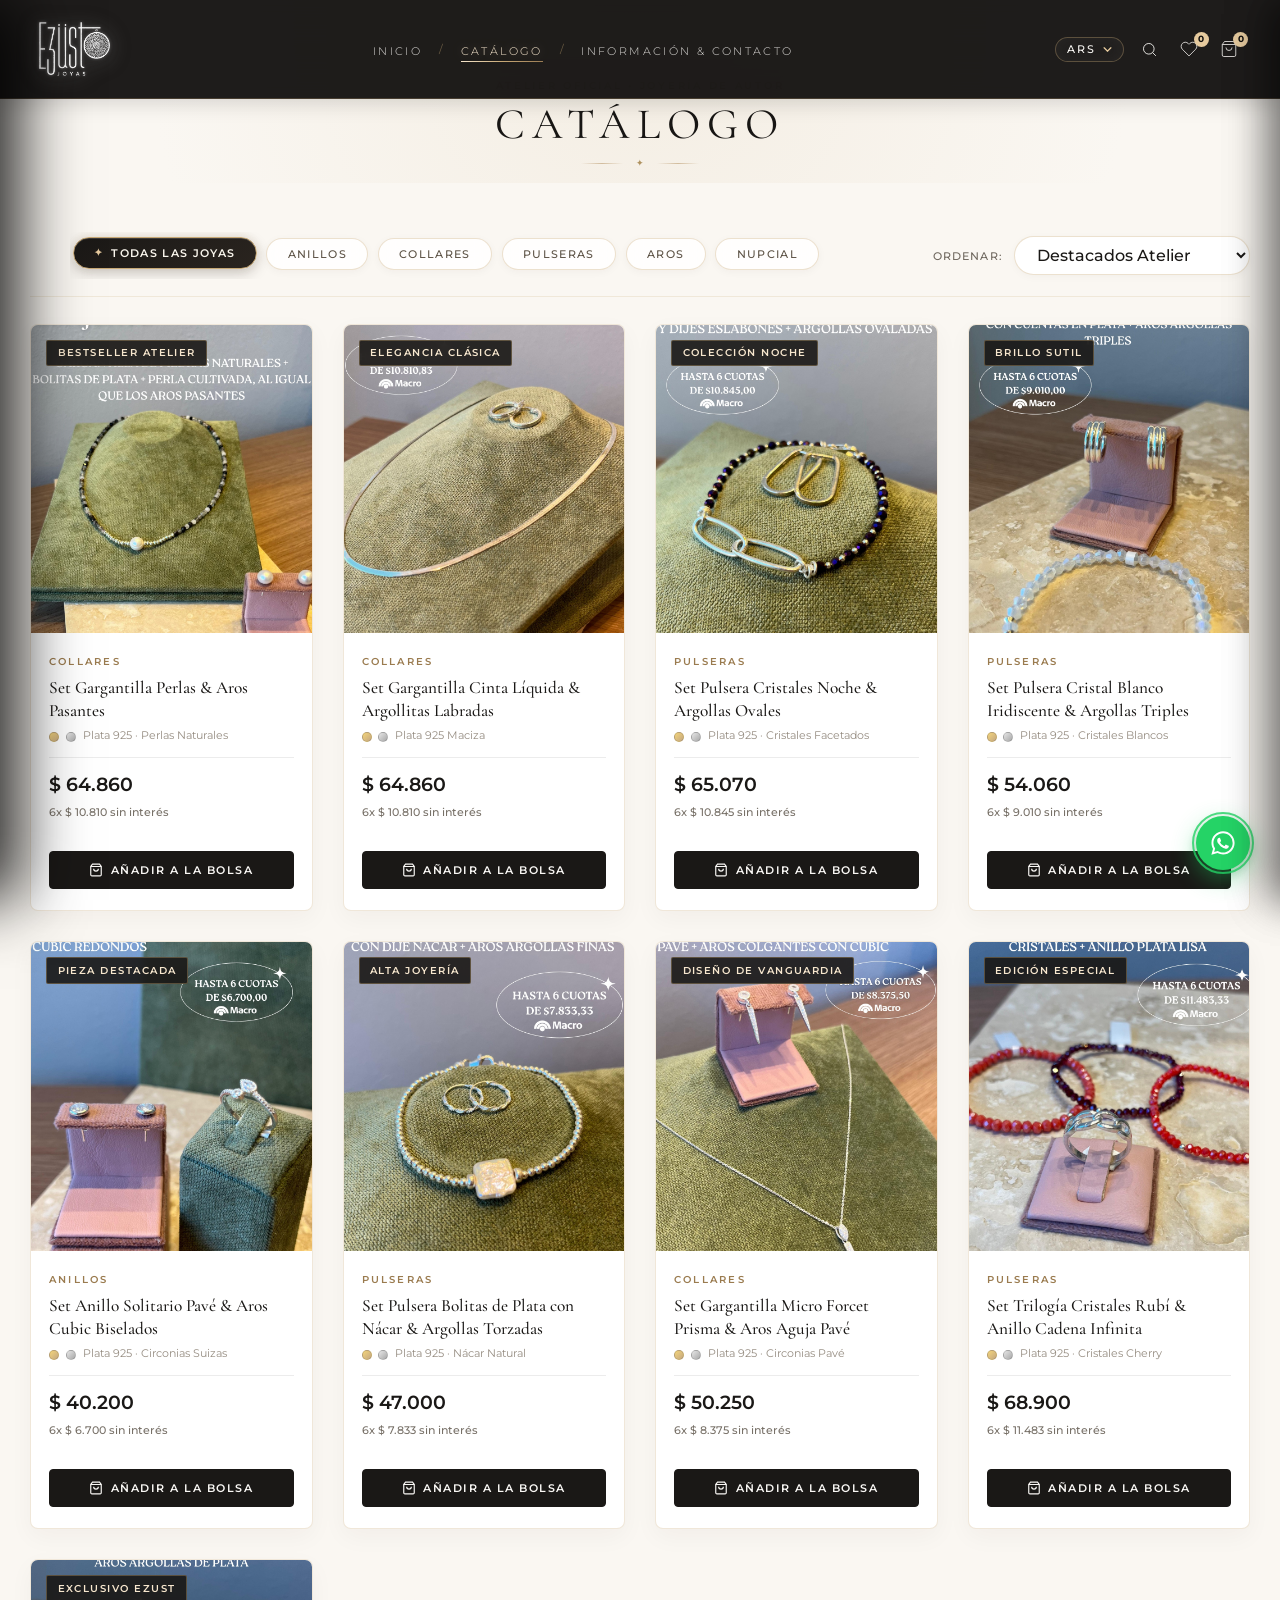
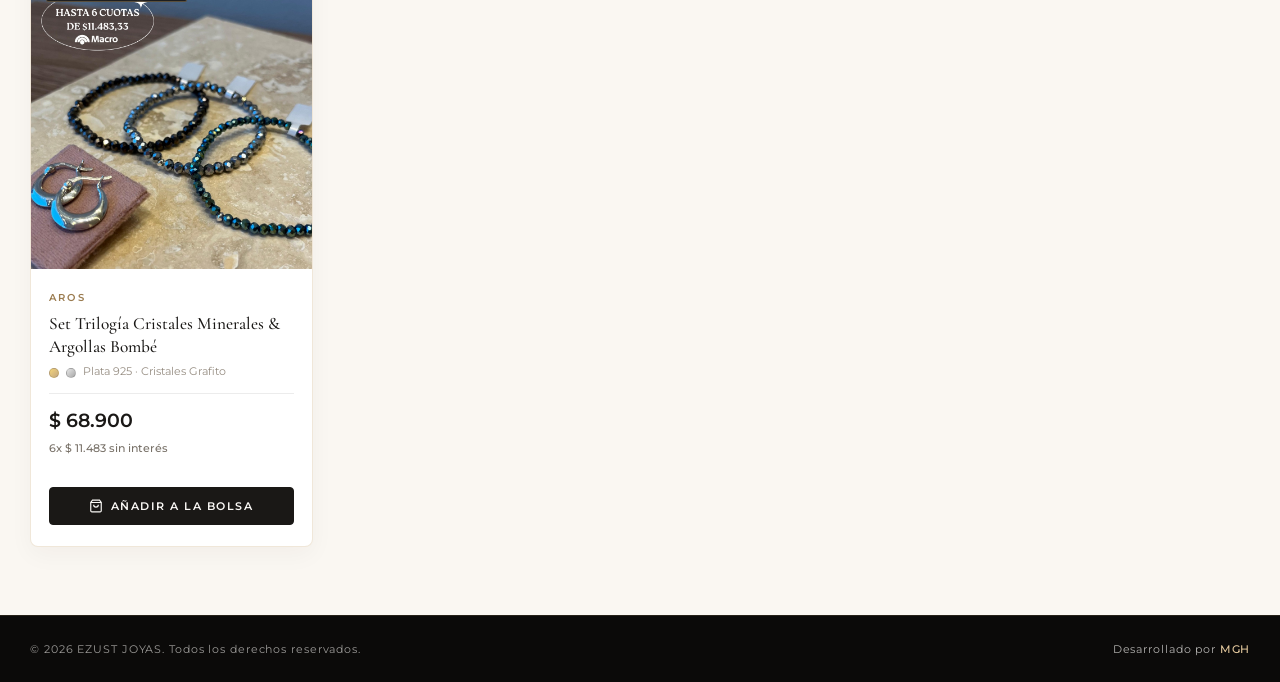
==== commit 8b2e89ea: "feat: initialize luxury ecommerce storefront with responsive UI, interactive catalog, currency conve" ====
--- a/catalogo.html
+++ b/catalogo.html
@@ -22,7 +22,7 @@
   <meta property="og:image" content="assets/products_hq/ez-real-01_main.jpg">
 
   <!-- Stylesheet -->
-  <link rel="stylesheet" href="css/style.css?v=20261024_fix_v10">
+  <link rel="stylesheet" href="css/style.css?v=20261024_fix_v14">
   <link rel="icon" type="image/svg+xml" href="assets/logo-symbol.svg">
 </head>
 
@@ -129,7 +129,13 @@
   <!-- Catalog Page Hero Banner -->
   <section class="catalog-page-hero">
     <div class="container text-center">
+      <span class="catalog-page-eyebrow">Atelier Oficial &bull; Joyería de Autor</span>
       <h1 class="catalog-page-title">Catálogo</h1>
+      <div class="catalog-title-flourish">
+        <span class="flourish-line"></span>
+        <span class="flourish-diamond">✦</span>
+        <span class="flourish-line"></span>
+      </div>
     </div>
   </section>
 
@@ -337,7 +343,7 @@
   <div class="drawer-overlay" id="drawerOverlay"></div>
 
   <!-- Scripts -->
-  <script src="js/app.js?v=20261024_fix_v10"></script>
+  <script src="js/app.js?v=20261024_fix_v14"></script>
 </body>
 
 </html>
--- a/css/style.css
+++ b/css/style.css
@@ -3821,6 +3821,8 @@
   }
   .filter-categories-wrap {
     width: 100%;
+    -webkit-mask-image: linear-gradient(90deg, transparent 0%, black 16px, black calc(100% - 16px), transparent 100%);
+    mask-image: linear-gradient(90deg, transparent 0%, black 16px, black calc(100% - 16px), transparent 100%);
   }
   .filter-scroll-btn {
     display: none !important;
@@ -3828,7 +3830,7 @@
   .filter-categories {
     overflow-x: auto;
     flex-wrap: nowrap;
-    padding-bottom: 0.5rem;
+    padding: 0.35rem 1rem 0.55rem;
     -webkit-overflow-scrolling: touch;
     scrollbar-width: none;
   }
@@ -3898,6 +3900,31 @@
   .custom-currency-dropdown .currency-trigger-btn {
     padding: 0.2rem 0.42rem !important;
     font-size: 0.65rem !important;
+  }
+  .catalog-page-hero {
+    padding: 3.8rem 0 0.5rem !important;
+    border-bottom: none !important;
+  }
+  .catalog-page-eyebrow {
+    font-size: 0.62rem !important;
+    letter-spacing: 0.22em !important;
+    margin-bottom: 0.2rem !important;
+  }
+  .catalog-page-title {
+    font-size: 1.65rem !important;
+    letter-spacing: 0.14em !important;
+    margin-bottom: 0 !important;
+  }
+  .catalog-title-flourish {
+    margin-top: 0.35rem !important;
+  }
+  .catalog-main-area {
+    padding: 0.4rem 0 3rem !important;
+  }
+  .catalog-page-body .catalog-filters-bar {
+    padding-bottom: 0.75rem !important;
+    margin-bottom: 1.25rem !important;
+    border-bottom: 1px solid rgba(200, 169, 118, 0.18) !important;
   }
 }
 
@@ -4358,42 +4385,52 @@
 }
 
 .catalog-page-hero {
-  padding: 5.2rem 0 1.2rem;
-  background: radial-gradient(circle at 50% 15%, rgba(200, 169, 118, 0.12) 0%, rgba(250, 247, 242, 0.98) 70%), #FAF7F2;
-  border-bottom: 1px solid rgba(200, 169, 118, 0.2);
+  padding: 4.8rem 0 0.8rem;
+  background: radial-gradient(circle at 50% 15%, rgba(200, 169, 118, 0.12) 0%, rgba(250, 247, 242, 0.98) 75%), #FAF7F2;
+  border-bottom: none;
   position: relative;
 }
 
-.catalog-page-hero .hero-editorial-brand-badge {
-  border-color: rgba(154, 123, 79, 0.35);
-  background: rgba(255, 255, 255, 0.85);
-  box-shadow: 0 4px 15px rgba(200, 169, 118, 0.15);
-}
-
-.catalog-page-hero .hero-editorial-brand-badge .badge-text {
-  color: #7D633D;
+.catalog-page-eyebrow {
+  display: inline-block;
+  font-size: 0.65rem;
+  letter-spacing: 0.28em;
+  text-transform: uppercase;
+  color: #9A7B4F;
   font-weight: 600;
-}
-
-.catalog-page-hero .hero-editorial-brand-badge .badge-sparkle {
-  color: #A68248;
+  margin-bottom: 0.35rem;
 }
 
 .catalog-page-title {
   font-family: var(--font-serif);
-  font-size: clamp(2rem, 3.8vw, 3rem);
+  font-size: clamp(2rem, 3.8vw, 2.9rem);
   font-weight: 400;
   line-height: 1.15;
-  letter-spacing: 0.1em;
+  letter-spacing: 0.16em;
   text-transform: uppercase;
-  color: #1A1816;
-  margin-bottom: 0;
-}
-
-.catalog-page-title em {
-  font-style: italic;
-  color: #A68248;
-  font-weight: 300;
+  color: #181614;
+  margin: 0;
+}
+
+.catalog-title-flourish {
+  display: flex;
+  align-items: center;
+  justify-content: center;
+  gap: 0.85rem;
+  margin-top: 0.5rem;
+  opacity: 0.85;
+}
+
+.catalog-title-flourish .flourish-line {
+  display: inline-block;
+  width: 42px;
+  height: 1px;
+  background: linear-gradient(90deg, transparent, rgba(175, 138, 86, 0.6), transparent);
+}
+
+.catalog-title-flourish .flourish-diamond {
+  font-size: 0.6rem;
+  color: #A38248;
 }
 
 .catalog-page-sub {
@@ -4407,7 +4444,7 @@
 }
 
 .catalog-main-area {
-  padding: 1.4rem 0 4.5rem;
+  padding: 0.8rem 0 4.5rem;
   background-color: #FAF7F2;
 }
 
@@ -4418,28 +4455,48 @@
 }
 
 .catalog-page-body .filter-btn {
+  background: rgba(255, 255, 255, 0.85);
+  border: 1px solid rgba(200, 169, 118, 0.35);
+  color: #5C5245;
+  font-weight: 500;
+  font-size: 0.74rem;
+  letter-spacing: 0.12em;
+  text-transform: uppercase;
+  padding: 0.55rem 1.35rem;
+  border-radius: 30px;
+  transition: all 0.25s cubic-bezier(0.16, 1, 0.3, 1);
+  box-shadow: 0 2px 8px rgba(44, 38, 30, 0.04);
+  backdrop-filter: blur(8px);
+  -webkit-backdrop-filter: blur(8px);
+  display: inline-flex;
+  align-items: center;
+  gap: 0.35rem;
+  cursor: pointer;
+  white-space: nowrap;
+}
+
+.catalog-page-body .filter-btn:hover {
   background: #FFFFFF;
-  border: 1px solid rgba(200, 169, 118, 0.32);
-  color: #4A453E;
-  font-weight: 500;
-  font-size: 0.75rem;
-  letter-spacing: 0.12em;
-  padding: 0.6rem 1.4rem;
-  transition: all 0.3s ease;
-  box-shadow: 0 2px 8px rgba(44, 38, 30, 0.03);
-}
-
-.catalog-page-body .filter-btn:hover {
-  border-color: #1A1816;
+  border-color: #9A7B4F;
   color: #1A1816;
   transform: translateY(-1px);
+  box-shadow: 0 4px 12px rgba(200, 169, 118, 0.18);
 }
 
 .catalog-page-body .filter-btn.active {
-  background: #1A1816;
-  color: #FAF8F5;
-  border-color: #1A1816;
-  box-shadow: 0 4px 14px rgba(26, 24, 22, 0.2);
+  background: linear-gradient(145deg, #1A1816 0%, #2A241F 100%);
+  color: #FAF6ED !important;
+  border-color: #C8A976 !important;
+  font-weight: 600;
+  box-shadow: 0 4px 14px rgba(26, 24, 22, 0.22), 0 0 10px rgba(200, 169, 118, 0.15), inset 0 1px 0 rgba(255, 255, 255, 0.15);
+  transform: translateY(-1px);
+}
+
+.catalog-page-body .filter-btn.active::before {
+  content: "✦";
+  color: var(--gold-bright);
+  font-size: 0.65rem;
+  margin-right: 0.2rem;
 }
 
 .catalog-page-body .sort-label {
@@ -4453,8 +4510,15 @@
   color: #1A1816;
   font-weight: 500;
   padding: 0.55rem 1.2rem;
-  border-radius: 4px;
+  border-radius: 20px;
   box-shadow: 0 2px 8px rgba(44, 38, 30, 0.03);
+  transition: border-color 0.2s ease;
+}
+
+.catalog-page-body .sort-select:hover,
+.catalog-page-body .sort-select:focus {
+  border-color: #9A7B4F;
+  outline: none;
 }
 
 /* Luxury Product Cards in Catalog */
@@ -4571,8 +4635,8 @@
   inset: 0;
   width: 100vw;
   height: 100vh;
-  background: #FAF7F2; /* Luxury Warm Alabaster Beige */
-  color: #1A1816;
+  background: #0E0D0C;
+  color: #FAF8F5;
   z-index: 85000;
   transform: translateX(100%);
   opacity: 0;
@@ -4594,8 +4658,8 @@
   align-items: center;
   justify-content: space-between;
   padding: 1.2rem 3rem;
-  border-bottom: 1px solid rgba(200, 169, 118, 0.3);
-  background: rgba(250, 247, 242, 0.96);
+  border-bottom: 1px solid rgba(200, 169, 118, 0.2);
+  background: rgba(14, 13, 12, 0.95);
   backdrop-filter: blur(20px);
   -webkit-backdrop-filter: blur(20px);
   flex-shrink: 0;
@@ -4605,7 +4669,7 @@
 .sheet-back-btn {
   background: transparent;
   border: none;
-  color: #7A5F35;
+  color: var(--gold-light);
   font-size: 0.78rem;
   letter-spacing: 0.15em;
   text-transform: uppercase;
@@ -4616,11 +4680,10 @@
   transition: all 0.3s ease;
   font-family: var(--font-sans);
   padding: 0.4rem 0.6rem;
-  font-weight: 600;
 }
 
 .sheet-back-btn:hover {
-  color: #1A1816;
+  color: #FFFFFF;
   transform: translateX(-4px);
 }
 
@@ -4631,12 +4694,12 @@
 }
 
 .sheet-close-btn {
-  background: rgba(200, 169, 118, 0.18);
-  border: 1px solid rgba(200, 169, 118, 0.4);
+  background: rgba(255, 255, 255, 0.06);
+  border: 1px solid rgba(200, 169, 118, 0.3);
   width: 40px;
   height: 40px;
   border-radius: 50%;
-  color: #1A1816;
+  color: #FAF8F5;
   font-size: 1.1rem;
   display: flex;
   align-items: center;
@@ -4646,8 +4709,8 @@
 }
 
 .sheet-close-btn:hover {
-  background: #1A1816;
-  color: #FAF7F2;
+  background: var(--gold-bright);
+  color: #0E0D0C;
   transform: rotate(90deg);
 }
 
@@ -4678,11 +4741,11 @@
 
 .sheet-main-image-frame {
   position: relative;
-  border-radius: 10px;
+  border-radius: 8px;
   overflow: hidden;
-  border: 1px solid rgba(200, 169, 118, 0.35);
-  background: #FFFFFF;
-  box-shadow: 0 15px 40px rgba(44, 38, 30, 0.08);
+  border: 1px solid rgba(200, 169, 118, 0.25);
+  background: #181615;
+  box-shadow: 0 20px 50px rgba(0, 0, 0, 0.5);
   aspect-ratio: 1/1;
 }
 
@@ -4690,7 +4753,7 @@
   width: 100%;
   height: 100%;
   object-fit: contain;
-  background: #FFFFFF;
+  background: #151312;
   transition: opacity 0.3s ease;
 }
 
@@ -4698,15 +4761,14 @@
   position: absolute;
   top: 1rem;
   left: 1rem;
-  background: rgba(250, 247, 242, 0.92);
+  background: rgba(14, 13, 12, 0.85);
   backdrop-filter: blur(10px);
-  border: 1px solid rgba(200, 169, 118, 0.4);
-  color: #7A5F35;
+  border: 1px solid rgba(200, 169, 118, 0.35);
+  color: var(--gold-bright);
   font-size: 0.65rem;
   letter-spacing: 0.15em;
   padding: 0.35rem 0.8rem;
   border-radius: 20px;
-  font-weight: 600;
 }
 
 .sheet-thumb-row {
@@ -4720,10 +4782,10 @@
   align-items: center;
   gap: 0.75rem;
   padding: 0.5rem 0.8rem;
-  background: #FFFFFF;
-  border: 1px solid rgba(200, 169, 118, 0.3);
+  background: rgba(24, 22, 21, 0.6);
+  border: 1px solid rgba(200, 169, 118, 0.2);
   border-radius: 6px;
-  color: #1A1816;
+  color: rgba(250, 248, 245, 0.7);
   font-size: 0.72rem;
   letter-spacing: 0.1em;
   cursor: pointer;
@@ -4747,9 +4809,9 @@
 
 .sheet-thumb-btn:hover,
 .sheet-thumb-btn.active {
-  background: #1A1816;
-  border-color: #1A1816;
-  color: #FAF7F2;
+  background: rgba(200, 169, 118, 0.15);
+  border-color: var(--gold-bright);
+  color: #FFFFFF;
 }
 
 /* Sheet Right Info */
@@ -4770,18 +4832,24 @@
   font-size: 0.68rem;
   letter-spacing: 0.25em;
   text-transform: uppercase;
-  color: #8C6D38;
-  font-weight: 700;
+  color: var(--gold-dark);
+  font-weight: 600;
 }
 
 .sheet-guarantee-pill {
   font-size: 0.65rem;
   letter-spacing: 0.1em;
-  color: #6E5325;
-  background: rgba(200, 169, 118, 0.2);
+  color: var(--gold-light);
+  background: rgba(200, 169, 118, 0.1);
   padding: 0.2rem 0.6rem;
   border-radius: 12px;
-  border: 1px solid rgba(200, 169, 118, 0.4);
+  border: 1px solid rgba(200, 169, 118, 0.2);
+}
+
+.sheet-badge-pill {
+  color: var(--gold-bright) !important;
+  background: rgba(200, 169, 118, 0.2) !important;
+  border: 1px solid var(--gold-bright) !important;
   font-weight: 600;
 }
 
@@ -4789,19 +4857,33 @@
   font-family: var(--font-serif);
   font-size: clamp(2rem, 3.5vw, 2.8rem);
   font-weight: 400;
-  line-height: 1.15;
-  color: #121110;
+  line-height: 1.2;
+  color: #FAF8F5;
   margin-bottom: 1.4rem;
+  letter-spacing: -0.01em;
+  text-shadow: 0 2px 20px rgba(0, 0, 0, 0.5);
 }
 
 .sheet-pricing-block {
-  background: #FFFFFF;
-  border: 1px solid rgba(200, 169, 118, 0.5);
-  border-radius: 10px;
-  padding: 1.35rem 1.6rem;
+  background: linear-gradient(160deg, rgba(28, 25, 23, 0.92) 0%, rgba(16, 14, 13, 0.98) 100%);
+  border: 1px solid rgba(212, 175, 55, 0.35);
+  border-radius: 14px;
+  padding: 1.45rem 1.65rem;
   margin-bottom: 1.8rem;
-  box-shadow: 0 8px 30px rgba(44, 38, 30, 0.06);
-  color: #1A1816;
+  box-shadow: 0 16px 40px rgba(0, 0, 0, 0.55), inset 0 1px 0 rgba(255, 255, 255, 0.08);
+  color: #FAF8F5;
+  position: relative;
+  overflow: hidden;
+}
+
+.sheet-pricing-block::before {
+  content: "";
+  position: absolute;
+  top: 0;
+  left: 0;
+  right: 0;
+  height: 1px;
+  background: linear-gradient(90deg, transparent, rgba(245, 229, 201, 0.65), transparent);
 }
 
 .sheet-price-header {
@@ -4813,120 +4895,148 @@
 
 .sheet-price-label {
   font-size: 0.68rem;
-  letter-spacing: 0.12em;
+  letter-spacing: 0.15em;
   text-transform: uppercase;
-  color: #8C7355;
+  color: var(--gold-light);
   font-weight: 600;
 }
 
 .sheet-price-main {
-  font-family: var(--font-sans);
-  font-size: 2.1rem;
-  font-weight: 700;
-  color: #121110;
-  letter-spacing: -0.02em;
-  margin-bottom: 0.85rem;
+  font-family: var(--font-serif);
+  font-size: 2.35rem;
+  font-weight: 500;
+  letter-spacing: -0.015em;
+  margin-bottom: 0.95rem;
   line-height: 1.1;
+  background: linear-gradient(135deg, #FFFFFF 20%, #F5E5C9 70%, #D4AF67 100%);
+  -webkit-background-clip: text;
+  -webkit-text-fill-color: transparent;
+  display: inline-block;
+  filter: drop-shadow(0 2px 10px rgba(0, 0, 0, 0.5));
 }
 
 .sheet-installments-pill {
   display: flex;
-  align-items: flex-start;
-  gap: 0.75rem;
-  background: rgba(200, 169, 118, 0.16);
-  border: 1px solid rgba(200, 169, 118, 0.4);
-  border-radius: 8px;
-  padding: 0.65rem 0.9rem;
-  margin-bottom: 0.65rem;
+  align-items: center;
+  gap: 0.85rem;
+  background: rgba(255, 255, 255, 0.035);
+  border: 1px solid rgba(200, 169, 118, 0.24);
+  border-radius: 10px;
+  padding: 0.75rem 1rem;
+  margin-bottom: 0.75rem;
+  transition: all 0.25s ease;
+}
+
+.sheet-installments-pill:hover {
+  background: rgba(200, 169, 118, 0.08);
+  border-color: rgba(200, 169, 118, 0.45);
 }
 
 .sheet-installments-pill svg {
-  color: #8C6728;
+  color: var(--gold-bright);
   flex-shrink: 0;
-  margin-top: 2px;
 }
 
 .sheet-inst-title {
   display: block;
   font-size: 0.88rem;
-  color: #4A3310;
-  line-height: 1.35;
+  color: rgba(250, 248, 245, 0.9);
+  line-height: 1.4;
 }
 
 .sheet-inst-title strong {
-  color: #1A1816;
+  color: #FFFFFF;
   font-weight: 700;
 }
 
 .sheet-inst-cards {
   display: block;
   font-size: 0.72rem;
-  color: #7A6242;
+  color: rgba(250, 248, 245, 0.55);
   margin-top: 0.2rem;
   letter-spacing: 0.02em;
 }
 
 .sheet-cash-discount {
   display: flex;
-  align-items: flex-start;
-  gap: 0.75rem;
-  background: rgba(46, 125, 50, 0.09);
-  border: 1px solid rgba(46, 125, 50, 0.28);
-  border-radius: 8px;
-  padding: 0.65rem 0.9rem;
-  font-size: 0.84rem;
-  color: #1B5E20;
+  align-items: center;
+  gap: 0.85rem;
+  background: linear-gradient(135deg, rgba(20, 75, 45, 0.28) 0%, rgba(10, 45, 28, 0.38) 100%);
+  border: 1px solid rgba(52, 199, 89, 0.35);
+  border-radius: 10px;
+  padding: 0.75rem 1rem;
+  font-size: 0.86rem;
+  color: #A3F3C2;
+  transition: all 0.25s ease;
+}
+
+.sheet-cash-discount:hover {
+  border-color: rgba(52, 199, 89, 0.55);
+  background: linear-gradient(135deg, rgba(20, 75, 45, 0.38) 0%, rgba(10, 45, 28, 0.48) 100%);
 }
 
 .sheet-cash-discount svg {
-  color: #2E7D32;
+  color: #34C759;
   flex-shrink: 0;
-  margin-top: 2px;
 }
 
 .sheet-cash-discount strong {
-  color: #0E3E14;
+  color: #FFFFFF;
   font-weight: 700;
 }
 
 .sheet-cash-sub {
   display: block;
   font-size: 0.72rem;
-  color: #2E7D32;
+  color: rgba(163, 243, 194, 0.8);
   margin-top: 0.2rem;
 }
 
 .sheet-product-desc {
-  font-size: 0.92rem;
-  line-height: 1.8;
-  color: #4A443E;
+  font-size: 0.94rem;
+  line-height: 1.85;
+  color: rgba(250, 248, 245, 0.82);
   margin-bottom: 2rem;
+  padding-bottom: 1.5rem;
+  border-bottom: 1px solid rgba(200, 169, 118, 0.15);
+  font-weight: 300;
+  letter-spacing: 0.01em;
 }
 
 .sheet-option-group {
-  margin-bottom: 1.6rem;
+  margin-bottom: 1.7rem;
 }
 
 .sheet-opt-header {
   display: flex;
   justify-content: space-between;
   align-items: baseline;
-  margin-bottom: 0.6rem;
+  margin-bottom: 0.75rem;
 }
 
 .sheet-opt-label {
   font-size: 0.72rem;
-  letter-spacing: 0.15em;
+  letter-spacing: 0.16em;
   text-transform: uppercase;
-  color: #6B6258;
-  display: block;
+  color: var(--gold-light);
+  display: flex;
+  align-items: center;
+  gap: 0.5rem;
   font-weight: 600;
+  margin-bottom: 0.75rem;
+}
+
+.sheet-opt-label::before {
+  content: "◆";
+  font-size: 0.5rem;
+  color: var(--gold-bright);
+  opacity: 0.85;
 }
 
 .sheet-open-sizer-btn {
   background: transparent;
   border: none;
-  color: #8C6D38;
+  color: var(--gold-bright);
   font-size: 0.72rem;
   letter-spacing: 0.08em;
   cursor: pointer;
@@ -4935,44 +5045,53 @@
   gap: 0.4rem;
   text-decoration: underline;
   transition: all 0.2s ease;
-  font-weight: 600;
 }
 
 .sheet-open-sizer-btn:hover {
-  color: #1A1816;
+  color: #FFFFFF;
 }
 
 .sheet-choices-row {
   display: flex;
   flex-wrap: wrap;
-  gap: 0.6rem;
+  gap: 0.7rem;
 }
 
 .sheet-choice-btn {
-  padding: 0.55rem 1.1rem;
-  font-size: 0.78rem;
-  background: #FFFFFF;
-  border: 1px solid rgba(200, 169, 118, 0.45);
-  color: #1A1816;
-  border-radius: 4px;
+  padding: 0.65rem 1.3rem;
+  font-size: 0.82rem;
+  letter-spacing: 0.04em;
+  background: rgba(25, 23, 21, 0.85);
+  border: 1px solid rgba(200, 169, 118, 0.28);
+  color: rgba(250, 248, 245, 0.88);
+  border-radius: 6px;
   cursor: pointer;
-  transition: all 0.25s ease;
-}
-
-.sheet-choice-btn:hover,
+  position: relative;
+  transition: all 0.25s cubic-bezier(0.16, 1, 0.3, 1);
+  font-family: var(--font-sans);
+}
+
+.sheet-choice-btn:hover {
+  border-color: var(--gold-bright);
+  color: #FFFFFF;
+  background: rgba(200, 169, 118, 0.12);
+  transform: translateY(-1px);
+}
+
 .sheet-choice-btn.active {
-  background: #1A1816;
-  color: #FAF7F2;
-  font-weight: 600;
-  border-color: #1A1816;
-  box-shadow: 0 2px 8px rgba(0, 0, 0, 0.15);
+  background: linear-gradient(135deg, #F0DBB3 0%, #D4AF67 45%, #B89248 100%);
+  color: #0E0D0C;
+  font-weight: 700;
+  border-color: #FAF0D9;
+  box-shadow: 0 4px 18px rgba(200, 169, 118, 0.35), inset 0 1px 0 rgba(255, 255, 255, 0.5);
+  transform: translateY(-1px);
 }
 
 /* Embedded Ring Sizer Box in Product Sheet */
 .embedded-ring-sizer-box {
   display: none;
-  background: #F3ECE1;
-  border: 1px solid rgba(200, 169, 118, 0.45);
+  background: linear-gradient(145deg, rgba(32, 28, 26, 0.9) 0%, rgba(18, 16, 15, 0.9) 100%);
+  border: 1px solid rgba(200, 169, 118, 0.35);
   border-radius: 8px;
   padding: 1.4rem;
   margin-bottom: 2rem;
@@ -4998,22 +5117,21 @@
 .embedded-sizer-header h5 {
   font-family: var(--font-serif);
   font-size: 1.1rem;
-  color: #6E5325;
+  color: var(--gold-light);
   margin: 0;
-  font-weight: 600;
 }
 
 .sizer-collapse-btn {
   background: transparent;
   border: none;
-  color: #8C7F72;
+  color: rgba(250, 248, 245, 0.5);
   font-size: 0.7rem;
   cursor: pointer;
 }
 
 .sizer-hint {
   font-size: 0.78rem;
-  color: #5A5248;
+  color: rgba(250, 248, 245, 0.7);
   margin-bottom: 1rem;
 }
 
@@ -5035,7 +5153,7 @@
 }
 
 .embedded-sizer-output strong {
-  color: #8C6D38;
+  color: var(--gold-bright);
 }
 
 .embedded-sizer-visual {
@@ -5047,9 +5165,9 @@
 }
 
 .embedded-ring-circle {
-  border: 2px dashed #8C6D38;
+  border: 2px dashed var(--gold-bright);
   border-radius: 50%;
-  box-shadow: 0 0 15px rgba(200, 169, 118, 0.35);
+  box-shadow: 0 0 15px rgba(230, 202, 158, 0.4);
   transition: width 0.15s ease, height 0.15s ease;
 }
 
@@ -5057,45 +5175,81 @@
 .sheet-actions-group {
   display: flex;
   flex-direction: column;
-  gap: 0.8rem;
-  margin-top: 1rem;
+  gap: 0.9rem;
+  margin-top: 1.2rem;
   margin-bottom: 2.5rem;
 }
 
 .sheet-btn-add {
-  padding: 1.05rem;
+  padding: 1.15rem 1.5rem;
   justify-content: center;
+  font-size: 0.84rem;
+  letter-spacing: 0.2em;
+  text-transform: uppercase;
+  font-weight: 700;
+  width: 100%;
+  border-radius: 6px;
+  background: linear-gradient(135deg, #F0DBB3 0%, #D4AF67 45%, #B89248 100%);
+  color: #0E0D0C;
+  border: 1px solid #FAF0D9;
+  box-shadow: 0 8px 24px rgba(200, 169, 118, 0.3), inset 0 1px 0 rgba(255, 255, 255, 0.6);
+  transition: all 0.3s cubic-bezier(0.16, 1, 0.3, 1);
+  cursor: pointer;
+  display: inline-flex;
+  align-items: center;
+  gap: 0.75rem;
+}
+
+.sheet-btn-add:hover {
+  transform: translateY(-2px);
+  box-shadow: 0 12px 32px rgba(200, 169, 118, 0.45), inset 0 1px 0 rgba(255, 255, 255, 0.8);
+  background: linear-gradient(135deg, #FAF0D9 0%, #DFC07D 45%, #C29C52 100%);
+  color: #0E0D0C;
+}
+
+.sheet-btn-add:active {
+  transform: translateY(0);
+}
+
+.btn-whatsapp-sheet {
+  background: linear-gradient(135deg, #0D683E 0%, #138753 50%, #1AB86D 100%);
+  border: 1px solid rgba(52, 211, 153, 0.4);
+  color: #FFFFFF !important;
+  justify-content: center;
+  padding: 1.05rem 1.5rem;
   font-size: 0.82rem;
-  letter-spacing: 0.18em;
+  letter-spacing: 0.15em;
+  text-transform: uppercase;
+  text-decoration: none;
+  font-weight: 700;
+  border-radius: 6px;
+  box-shadow: 0 8px 24px rgba(19, 135, 83, 0.25), inset 0 1px 0 rgba(255, 255, 255, 0.25);
+  transition: all 0.3s cubic-bezier(0.16, 1, 0.3, 1);
+  display: inline-flex;
+  align-items: center;
+  gap: 0.75rem;
   width: 100%;
-}
-
-.btn-whatsapp-sheet {
-  background: #25D366;
-  border: 1px solid #20BA5A;
-  color: #FFFFFF;
-  justify-content: center;
-  padding: 0.95rem;
-  font-size: 0.8rem;
-  letter-spacing: 0.12em;
-  text-decoration: none;
-  font-weight: 600;
-  transition: all 0.3s ease;
+  box-sizing: border-box;
 }
 
 .btn-whatsapp-sheet:hover {
-  background: #1FB855;
-  box-shadow: 0 8px 25px rgba(37, 211, 102, 0.35);
-  color: #FFFFFF;
+  background: linear-gradient(135deg, #107747 0%, #179E61 50%, #20CF7B 100%);
+  box-shadow: 0 12px 30px rgba(32, 207, 123, 0.4), inset 0 1px 0 rgba(255, 255, 255, 0.35);
+  color: #FFFFFF !important;
+  transform: translateY(-2px);
+}
+
+.btn-whatsapp-sheet:active {
+  transform: translateY(0);
 }
 
 /* Assurance Highlights */
 .sheet-assurance-grid {
   display: grid;
   grid-template-columns: repeat(3, 1fr);
-  gap: 1rem;
-  border-top: 1px solid rgba(200, 169, 118, 0.3);
-  padding-top: 1.8rem;
+  gap: 0.85rem;
+  border-top: 1px solid rgba(200, 169, 118, 0.18);
+  padding-top: 2rem;
 }
 
 .assurance-item {
@@ -5103,14 +5257,26 @@
   flex-direction: column;
   align-items: center;
   text-align: center;
-  gap: 0.5rem;
-  font-size: 0.72rem;
-  color: #5A5248;
-  letter-spacing: 0.04em;
+  gap: 0.6rem;
+  font-size: 0.74rem;
+  color: rgba(250, 248, 245, 0.75);
+  letter-spacing: 0.03em;
+  padding: 0.95rem 0.65rem;
+  background: rgba(255, 255, 255, 0.02);
+  border: 1px solid rgba(200, 169, 118, 0.15);
+  border-radius: 8px;
+  transition: all 0.25s ease;
+}
+
+.assurance-item:hover {
+  background: rgba(200, 169, 118, 0.06);
+  border-color: rgba(200, 169, 118, 0.35);
+  transform: translateY(-2px);
 }
 
 .assurance-item svg {
-  color: #8C6D38;
+  color: var(--gold-bright);
+  filter: drop-shadow(0 2px 6px rgba(200, 169, 118, 0.3));
 }
 
 @media (max-width: 900px) {
@@ -5276,14 +5442,18 @@
   }
 
   .sheet-assurance-grid {
-    grid-template-columns: 1fr;
-    gap: 0.8rem;
-    text-align: left;
-    align-items: flex-start;
+    grid-template-columns: 1fr !important;
+    gap: 0.65rem !important;
+    text-align: left !important;
+    align-items: stretch !important;
+    padding-top: 1.4rem !important;
   }
 
   .assurance-item {
-    flex-direction: row;
+    flex-direction: row !important;
+    text-align: left !important;
+    padding: 0.75rem 1rem !important;
+    gap: 0.85rem !important;
   }
 }
 
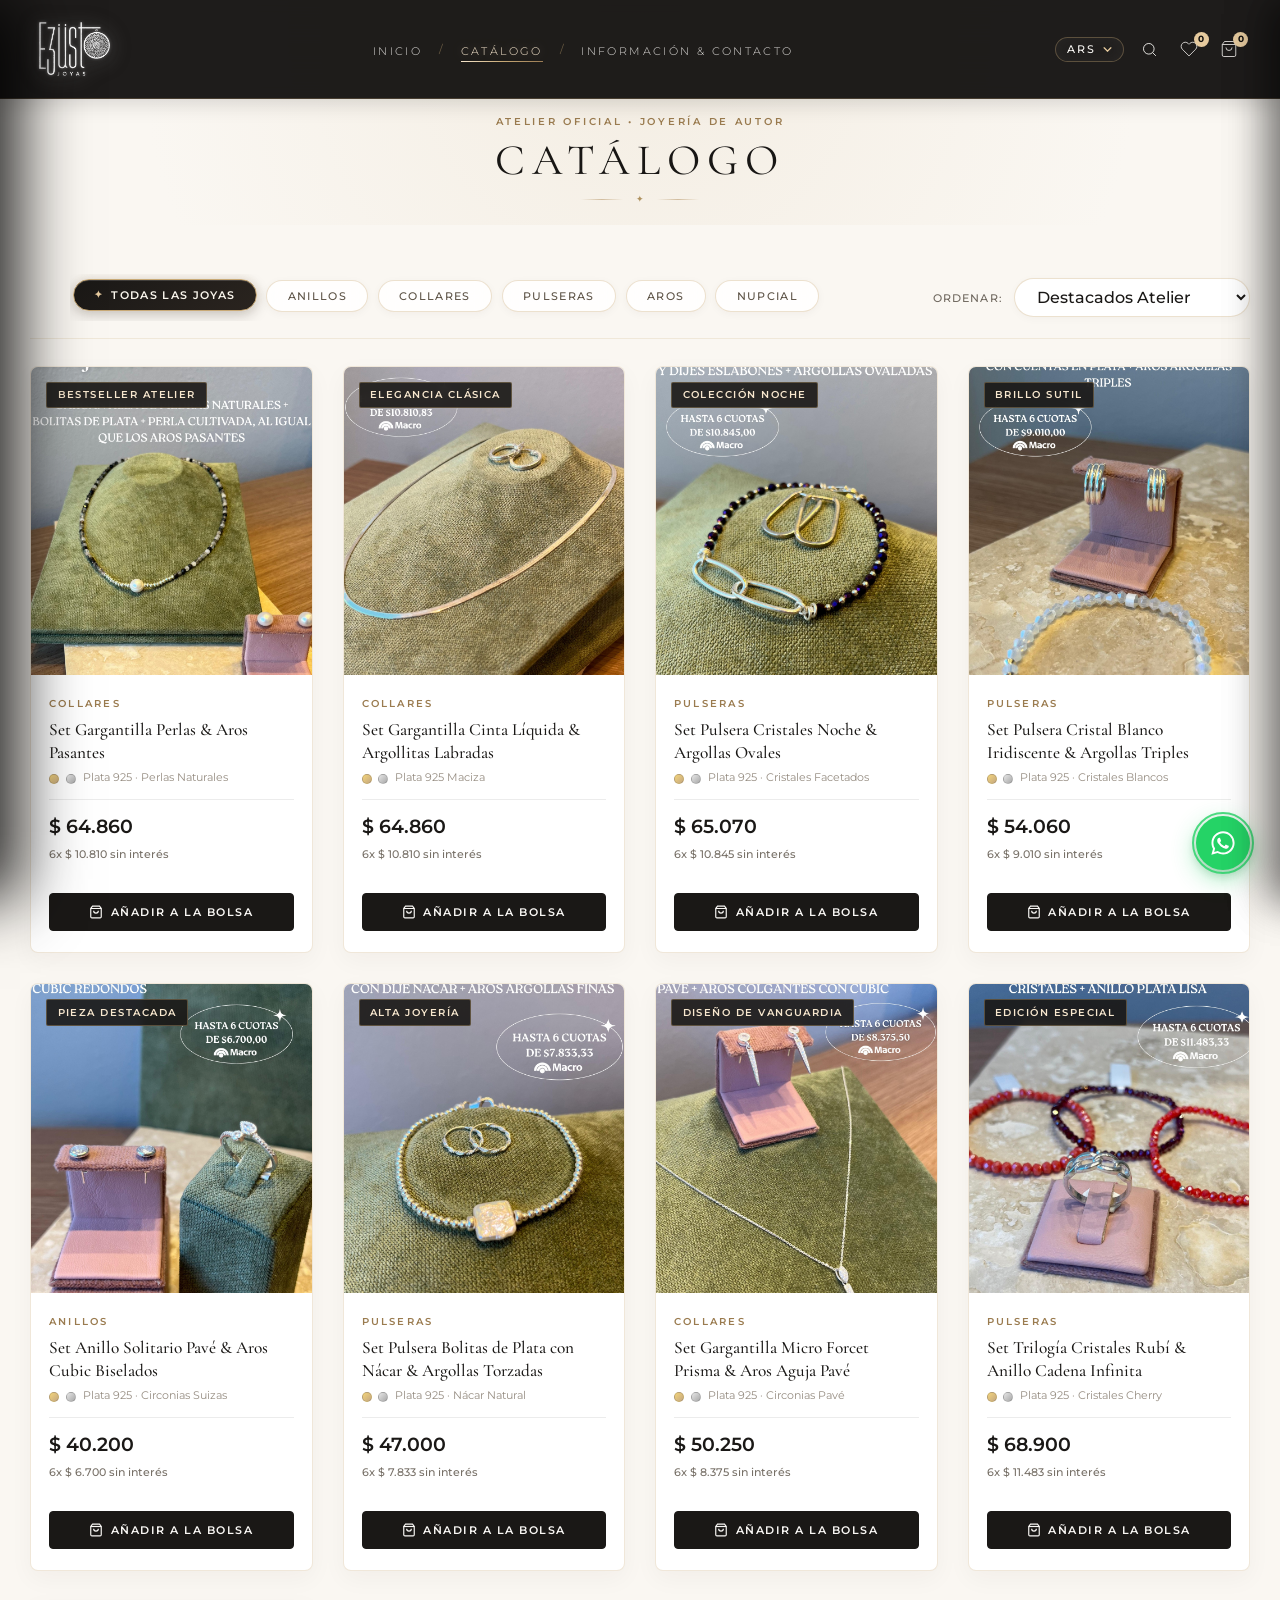
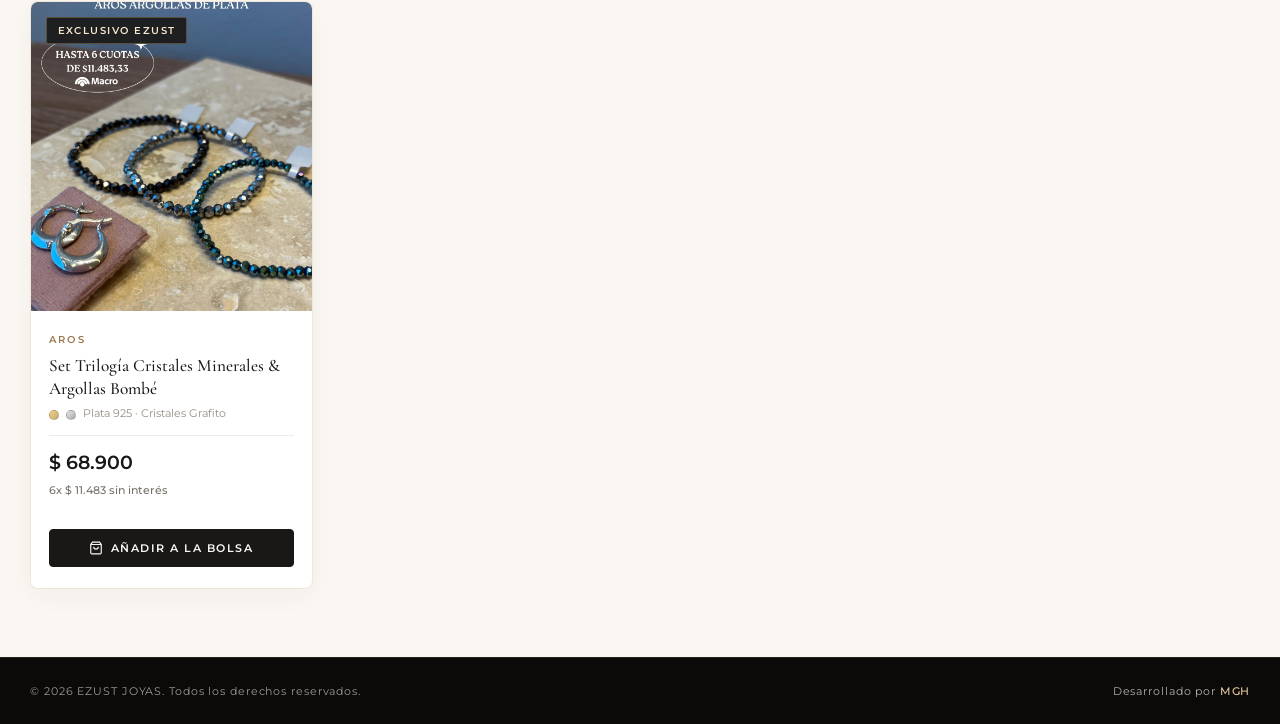
==== commit bac336cd: "feat: create luxury design system stylesheet and update headers across pages" ====
--- a/catalogo.html
+++ b/catalogo.html
@@ -22,7 +22,7 @@
   <meta property="og:image" content="assets/products_hq/ez-real-01_main.jpg">
 
   <!-- Stylesheet -->
-  <link rel="stylesheet" href="css/style.css?v=20261024_fix_v14">
+  <link rel="stylesheet" href="css/style.css?v=20261025_mural_anim_v18">
   <link rel="icon" type="image/svg+xml" href="assets/logo-symbol.svg">
 </head>
 
--- a/css/style.css
+++ b/css/style.css
@@ -526,14 +526,29 @@
 }
 
 .hero-cinematic-img {
-  width: 100%;
+  position: absolute;
+  top: 0;
+  left: 0;
   height: 100%;
+  width: auto;
+  min-width: 125vw;
+  min-height: 100%;
+  max-width: none;
   object-fit: cover;
-  object-position: center center;
+  object-position: left center;
   filter: brightness(0.85) contrast(1.03);
-  transform: none !important;
-  animation: none !important;
-  will-change: auto;
+  will-change: transform;
+  transform: translate3d(0, 0, 0);
+  animation: heroMuralPan 48s cubic-bezier(0.42, 0, 0.58, 1) infinite alternate;
+}
+
+@keyframes heroMuralPan {
+  0% {
+    transform: translate3d(0, 0, 0);
+  }
+  100% {
+    transform: translate3d(calc(100vw - 100%), 0, 0);
+  }
 }
 
 /* Cinematic Lighting & Vignette Overlays */
@@ -3444,9 +3459,19 @@
     display: flex !important;
   }
   .hero-cinematic-img {
-    object-position: center top !important;
+    position: absolute !important;
+    top: 0 !important;
+    left: 0 !important;
+    height: 100% !important;
+    width: auto !important;
+    min-width: 100% !important;
+    max-width: none !important;
+    object-fit: cover !important;
+    object-position: left center !important;
     filter: brightness(0.75) contrast(1.05);
-    transform: none !important;
+    will-change: transform;
+    transform: translate3d(0, 0, 0);
+    animation: heroMuralPan 38s cubic-bezier(0.42, 0, 0.58, 1) infinite alternate !important;
   }
   /* Omni-directional dark gradient so light mural sky does not conflict with white text */
   .hero-cinematic-gradient-left {
@@ -3629,6 +3654,10 @@
     height: 14px;
     top: -3px;
     right: -4px;
+  }
+
+  .catalog-page-hero {
+    padding: 5.8rem 0 0.8rem !important;
   }
 
   /* Mobile Luxury 2-Column Catalog Grid & Compact Cards */
@@ -3902,7 +3931,7 @@
     font-size: 0.65rem !important;
   }
   .catalog-page-hero {
-    padding: 3.8rem 0 0.5rem !important;
+    padding: 5.5rem 0 0.6rem !important;
     border-bottom: none !important;
   }
   .catalog-page-eyebrow {
@@ -4385,7 +4414,7 @@
 }
 
 .catalog-page-hero {
-  padding: 4.8rem 0 0.8rem;
+  padding: 7.2rem 0 1.2rem;
   background: radial-gradient(circle at 50% 15%, rgba(200, 169, 118, 0.12) 0%, rgba(250, 247, 242, 0.98) 75%), #FAF7F2;
   border-bottom: none;
   position: relative;
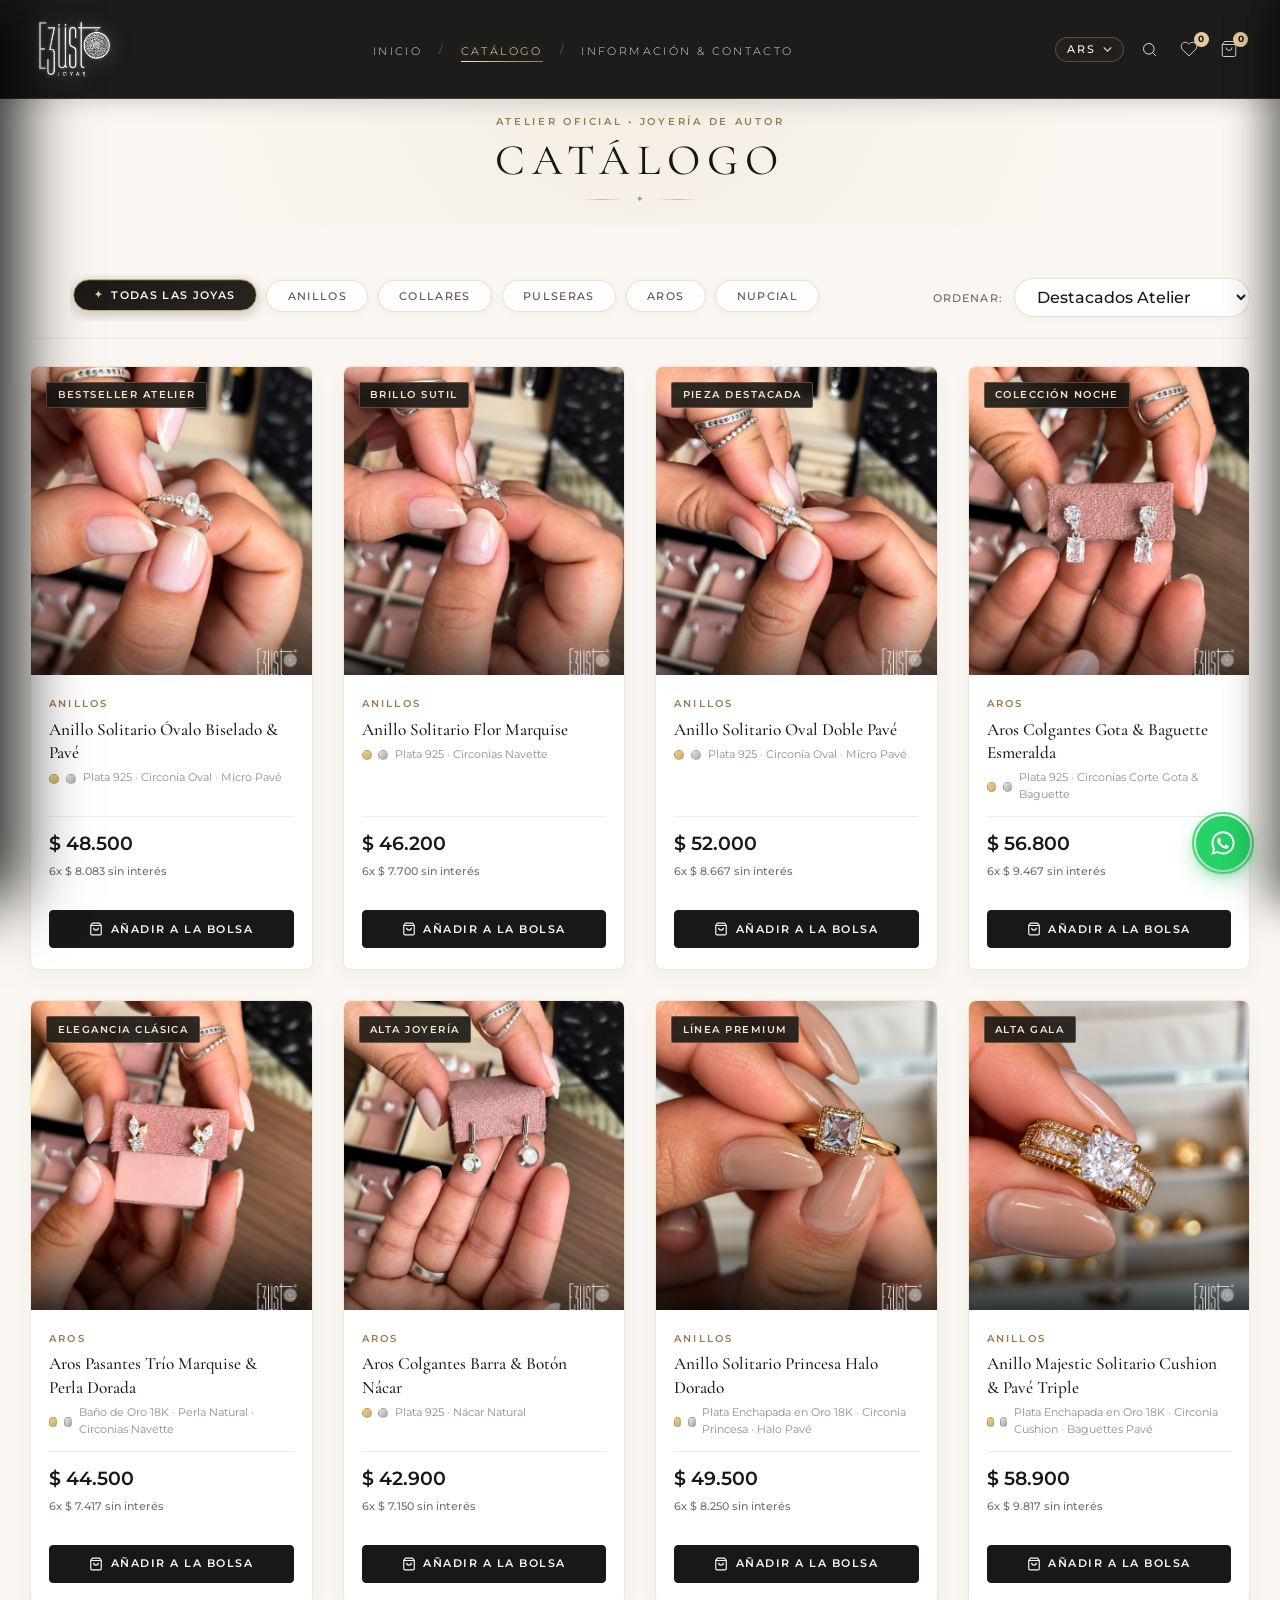
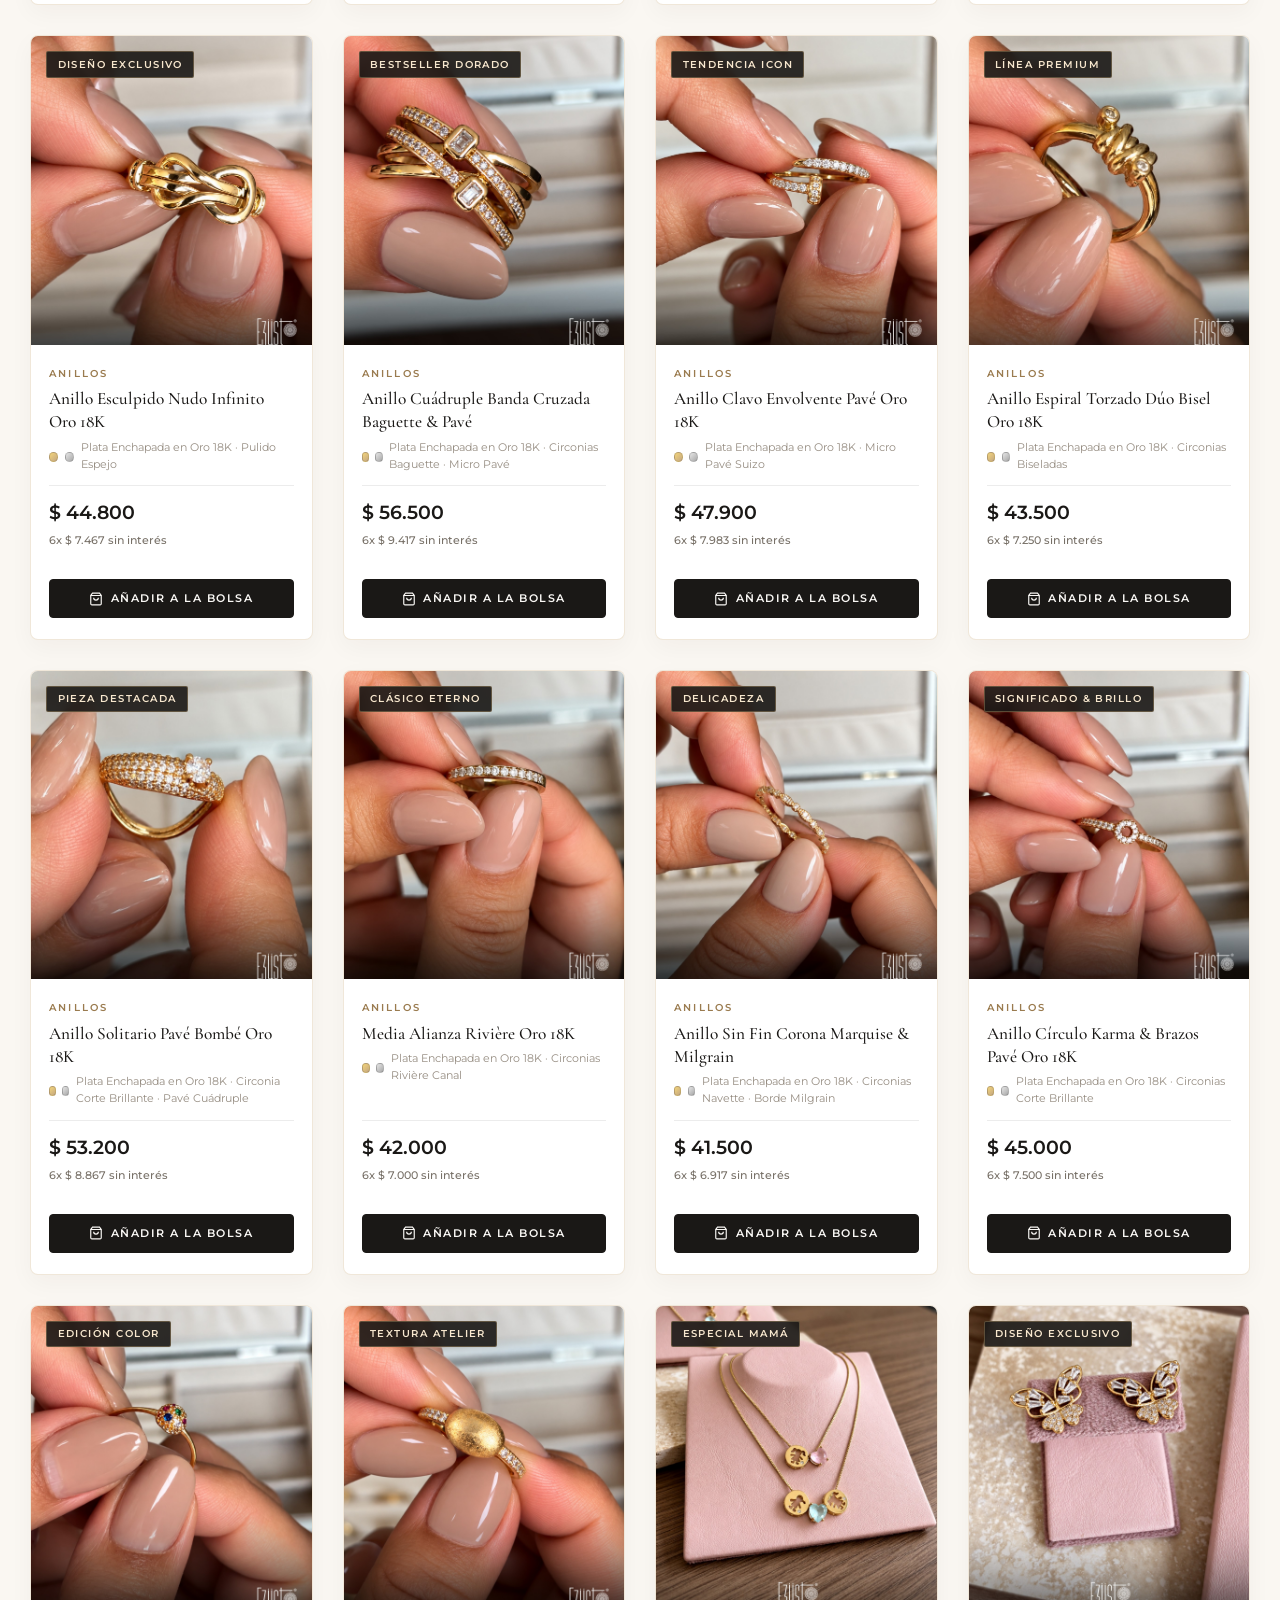
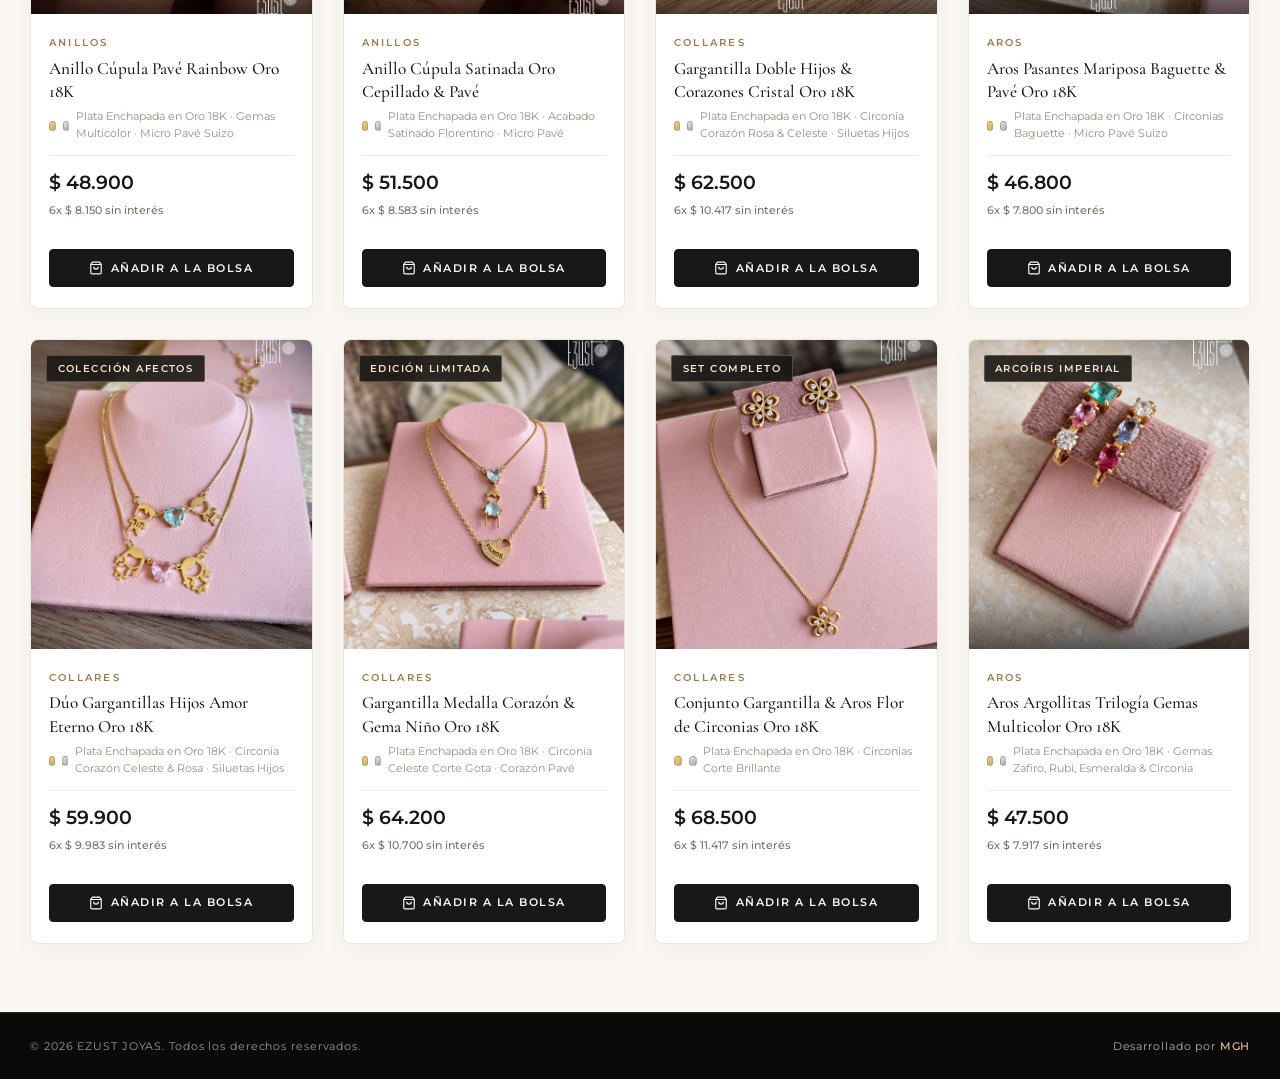
==== commit bebcb1ef: "style: reduce size of collection cards for a more compact and elegant view" ====
--- a/catalogo.html
+++ b/catalogo.html
@@ -22,7 +22,7 @@
   <meta property="og:image" content="assets/products_hq/ez-real-01_main.jpg">
 
   <!-- Stylesheet -->
-  <link rel="stylesheet" href="css/style.css?v=20261025_mural_anim_v18">
+  <link rel="stylesheet" href="css/style.css?v=20261025_cards_compact_v19">
   <link rel="icon" type="image/svg+xml" href="assets/logo-symbol.svg">
 </head>
 
@@ -226,24 +226,6 @@
     </svg>
   </a>
 
-  <!-- Fullscreen Luxury Sliding Product Canvas (SPA Product Page) -->
-  <div class="fullscreen-product-sheet" id="productFullscreenCanvas" aria-modal="true" role="dialog">
-    <div class="sheet-top-bar">
-      <button class="sheet-back-btn" id="productSheetBackBtn" type="button">
-        <svg width="18" height="18" fill="none" stroke="currentColor" stroke-width="2" viewBox="0 0 24 24">
-          <path d="M19 12H5M12 19l-7-7 7-7" />
-        </svg>
-        <span>Volver</span>
-      </button>
-      <div class="sheet-logo-center">
-        <img src="assets/logo-official-gold.png" alt="EZUST JOYAS" height="34">
-      </div>
-      <button class="sheet-close-btn" id="productSheetCloseBtn" type="button" aria-label="Cerrar vista de producto">
-        ✕
-      </button>
-    </div>
-    <div class="product-sheet-scroll-body" id="productSheetBody"></div>
-  </div>
 
   <!-- Slide-Out Shopping Bag Drawer -->
   <aside class="side-drawer" id="cartDrawer" aria-label="Bolsa de compras">
--- a/css/style.css
+++ b/css/style.css
@@ -1156,12 +1156,12 @@
 .collection-media {
   position: relative;
   width: 100%;
-  height: 420px;
+  height: 250px;
   overflow: hidden;
 }
 
 .collection-card.large .collection-media {
-  height: 500px;
+  height: 280px;
 }
 
 .collection-media img {
@@ -1180,39 +1180,39 @@
   inset: 0;
   background: linear-gradient(
     to top,
-    rgba(18, 17, 16, 0.85) 0%,
-    rgba(18, 17, 16, 0.3) 50%,
+    rgba(18, 17, 16, 0.9) 0%,
+    rgba(18, 17, 16, 0.35) 55%,
     rgba(18, 17, 16, 0.05) 100%
   );
   display: flex;
   flex-direction: column;
   justify-content: flex-end;
-  padding: 2.2rem;
+  padding: 1.35rem 1.5rem;
   color: var(--text-light);
 }
 
 .collection-sub {
-  font-size: 0.7rem;
-  letter-spacing: 0.22em;
+  font-size: 0.62rem;
+  letter-spacing: 0.2em;
   text-transform: uppercase;
   color: var(--gold-light);
-  margin-bottom: 0.4rem;
+  margin-bottom: 0.25rem;
 }
 
 .collection-name {
   font-family: var(--font-serif);
-  font-size: 1.85rem;
+  font-size: 1.35rem;
   font-weight: 400;
   line-height: 1.2;
-  margin-bottom: 0.6rem;
+  margin-bottom: 0.35rem;
 }
 
 .collection-desc {
-  font-size: 0.85rem;
-  color: rgba(250, 248, 245, 0.8);
-  margin-bottom: 1.2rem;
-  line-height: 1.5;
-  max-width: 400px;
+  font-size: 0.78rem;
+  color: rgba(250, 248, 245, 0.85);
+  margin-bottom: 0.75rem;
+  line-height: 1.4;
+  max-width: 380px;
 }
 
 .collection-link-btn {
@@ -3430,8 +3430,15 @@
     gap: 2.5rem;
   }
   .collections-grid {
-    grid-template-columns: 1fr;
-    gap: 1.5rem;
+    grid-template-columns: repeat(2, 1fr);
+    gap: 1.25rem;
+  }
+  .col-span-7, .col-span-5, .col-span-4, .col-span-8 {
+    grid-column: span 1;
+  }
+  .collection-media,
+  .collection-card.large .collection-media {
+    height: 220px;
   }
 }
 
@@ -3562,20 +3569,37 @@
   }
 
   /* Collection Cards on Mobile */
-  .collection-media {
-    height: 310px;
-  }
+  .collections-grid {
+    grid-template-columns: 1fr;
+    gap: 1rem;
+  }
+  .collection-media,
   .collection-card.large .collection-media {
-    height: 330px;
+    height: 185px !important;
   }
   .collection-overlay {
-    padding: 1.4rem;
+    padding: 1rem 1.15rem !important;
+  }
+  .collection-sub {
+    font-size: 0.58rem !important;
+    margin-bottom: 0.2rem !important;
   }
   .collection-name {
-    font-size: 1.35rem;
+    font-size: 1.15rem !important;
+    margin-bottom: 0.2rem !important;
   }
   .collection-desc {
-    font-size: 0.82rem;
+    font-size: 0.73rem !important;
+    margin-bottom: 0.5rem !important;
+    line-height: 1.35 !important;
+    max-width: 90% !important;
+    display: -webkit-box !important;
+    -webkit-line-clamp: 2 !important;
+    -webkit-box-orient: vertical !important;
+    overflow: hidden !important;
+  }
+  .collection-link-btn {
+    font-size: 0.68rem !important;
   }
 }
 
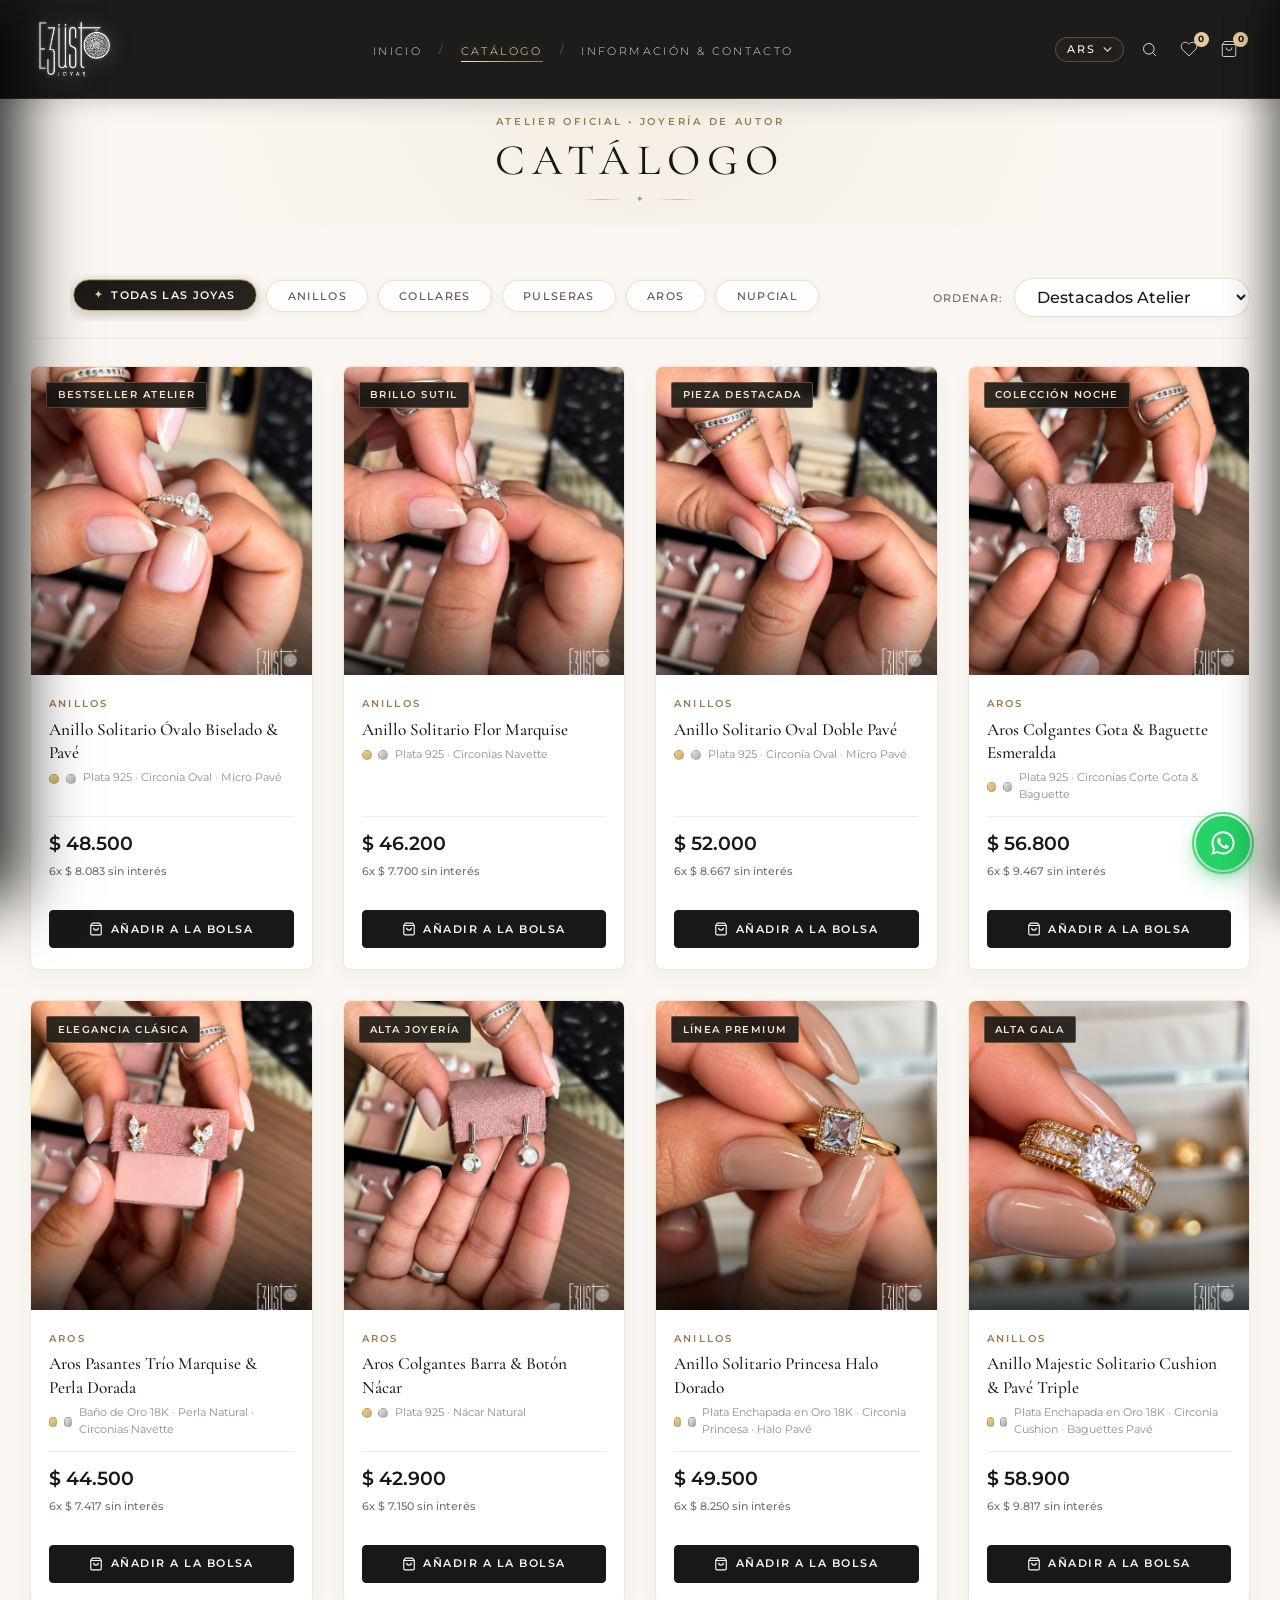
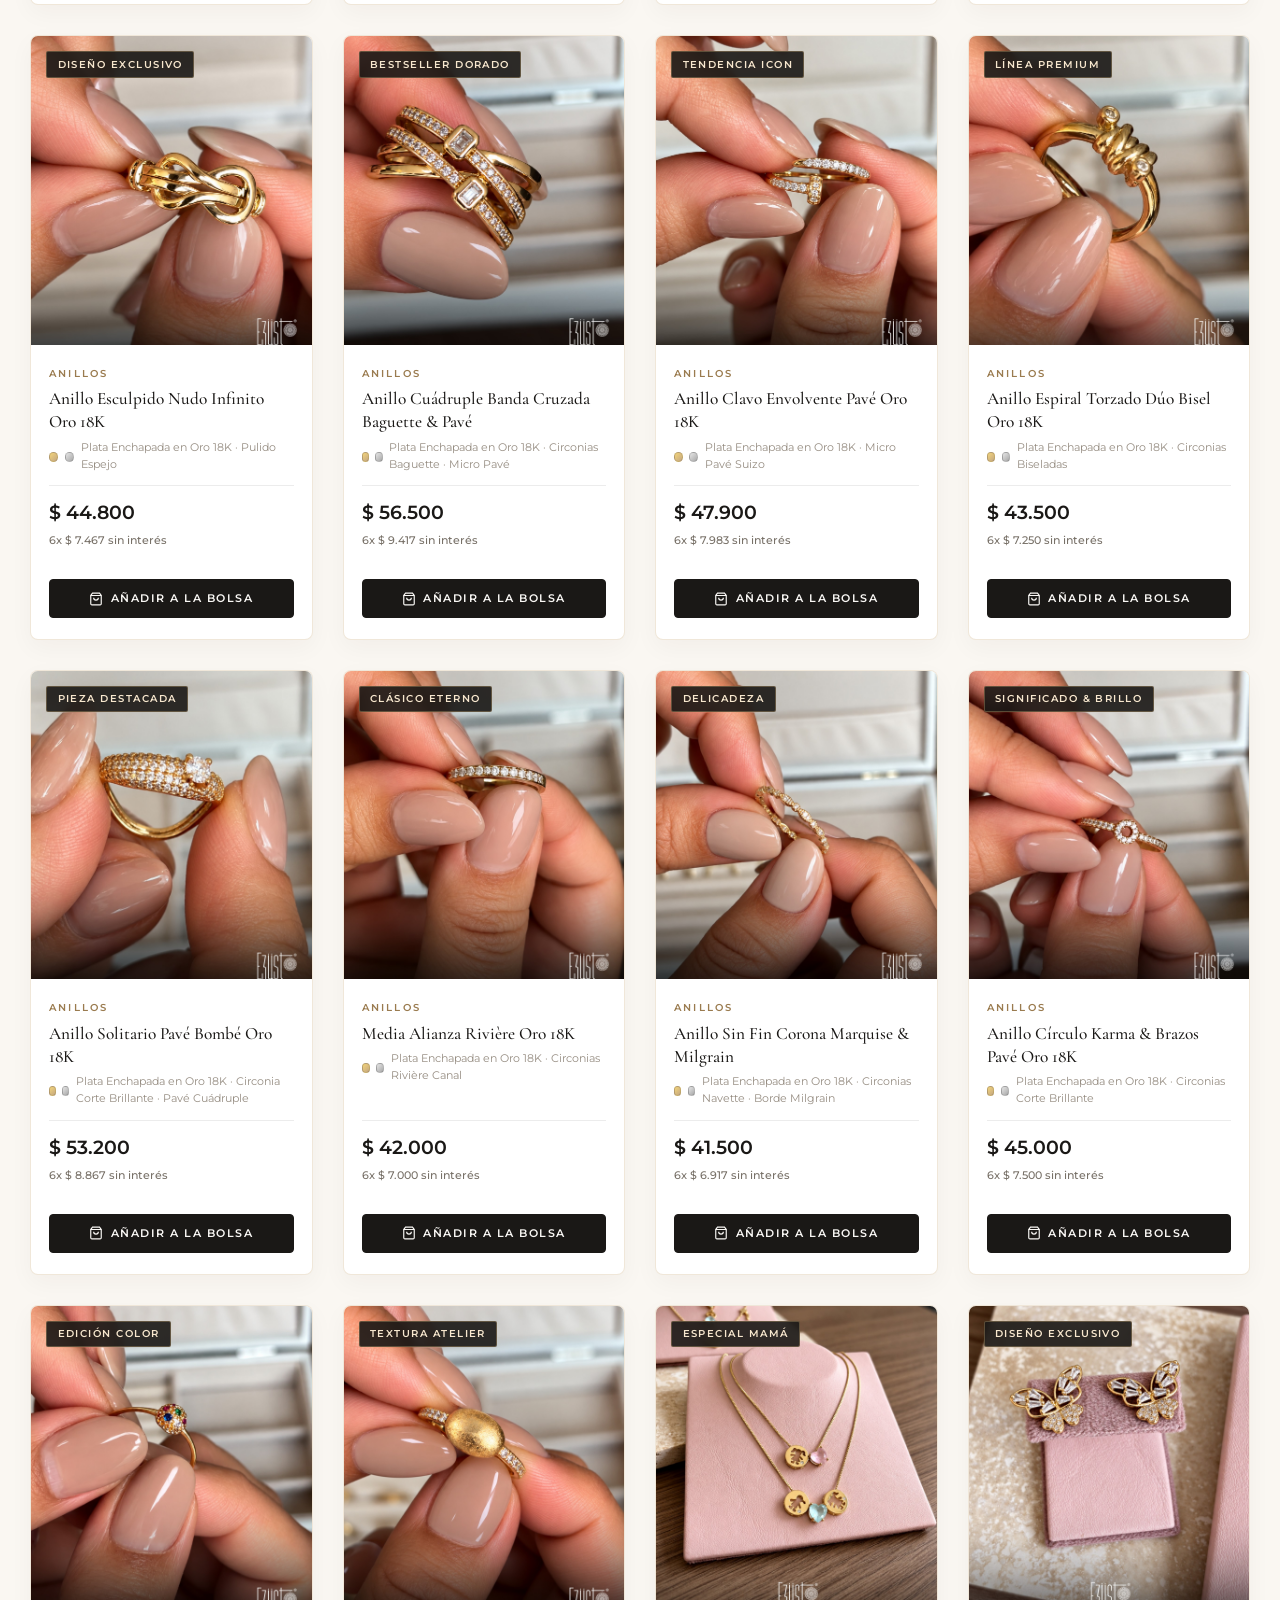
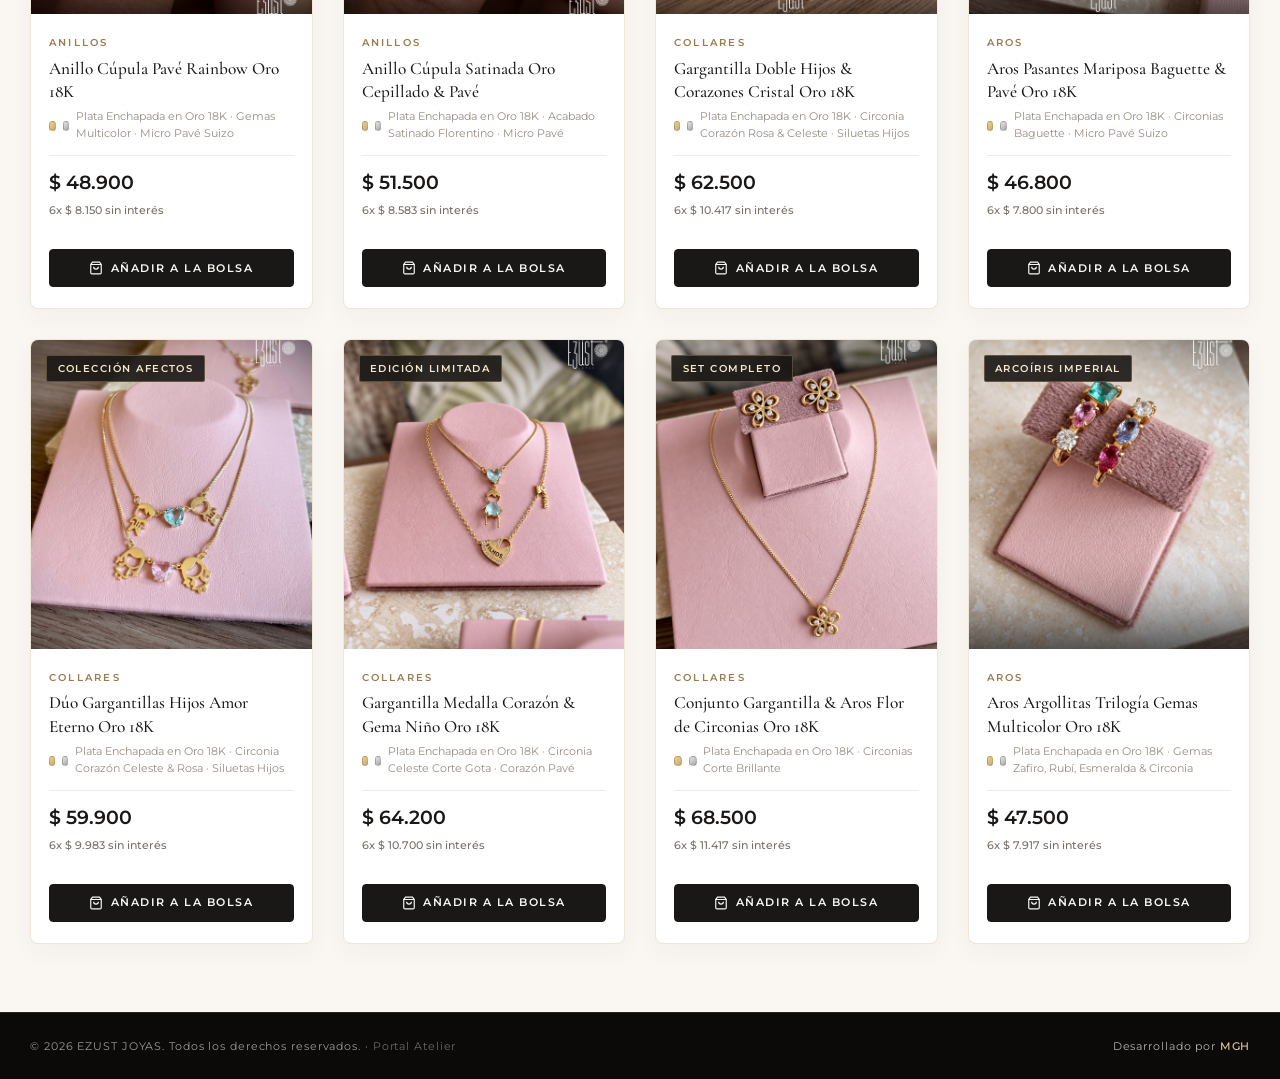
==== commit 72e70a37: "feat: add atelier portal navigation link to footers and implement core e-commerce application logic " ====
--- a/catalogo.html
+++ b/catalogo.html
@@ -207,7 +207,7 @@
     <div class="container">
       <div class="footer-slim-inner">
         <div class="footer-slim-copy">
-          © 2026 EZUST JOYAS. Todos los derechos reservados.
+          © 2026 EZUST JOYAS. Todos los derechos reservados. · <a href="admin.html" style="color: inherit; text-decoration: none; opacity: 0.65; transition: opacity 0.2s;" onmouseover="this.style.opacity='1'" onmouseout="this.style.opacity='0.65'">Portal Atelier</a>
         </div>
         <div class="footer-slim-dev">
           Desarrollado por <a href="https://instagram.com/martiniano.web" target="_blank" rel="noopener"
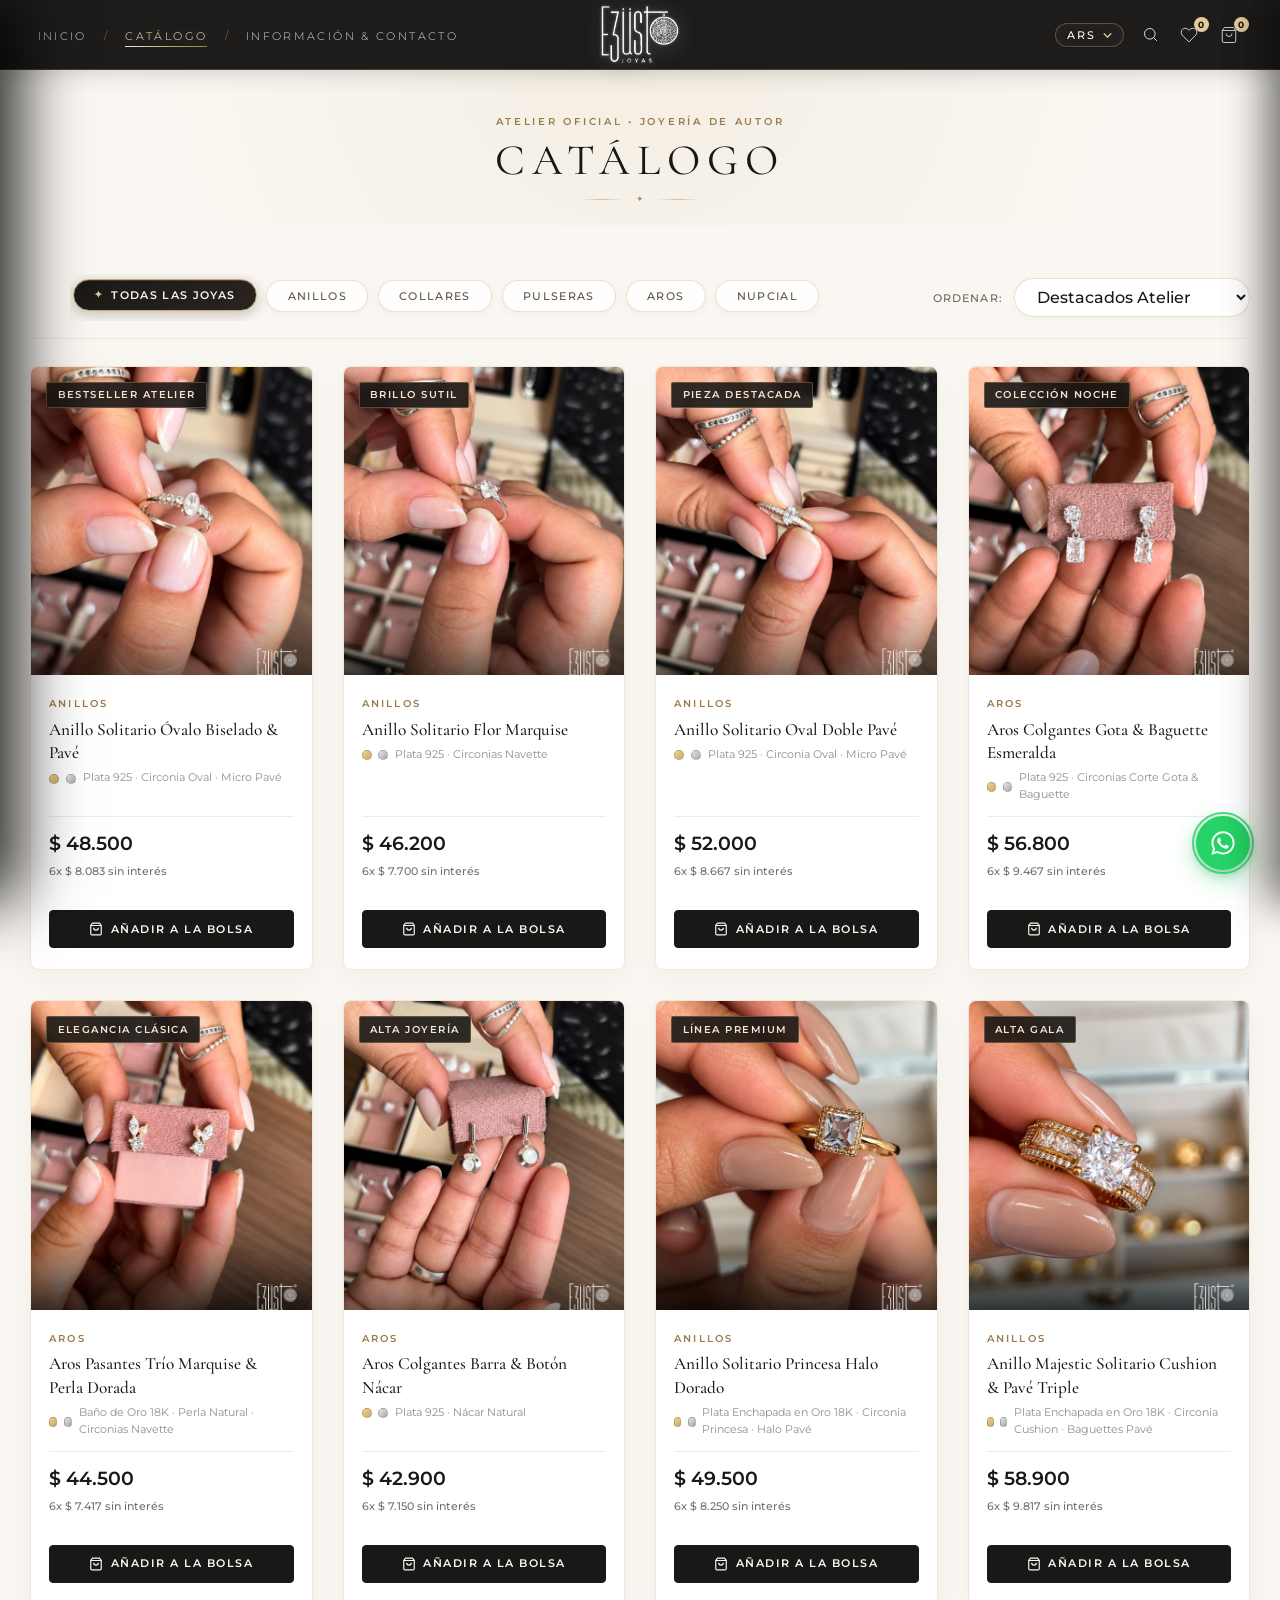
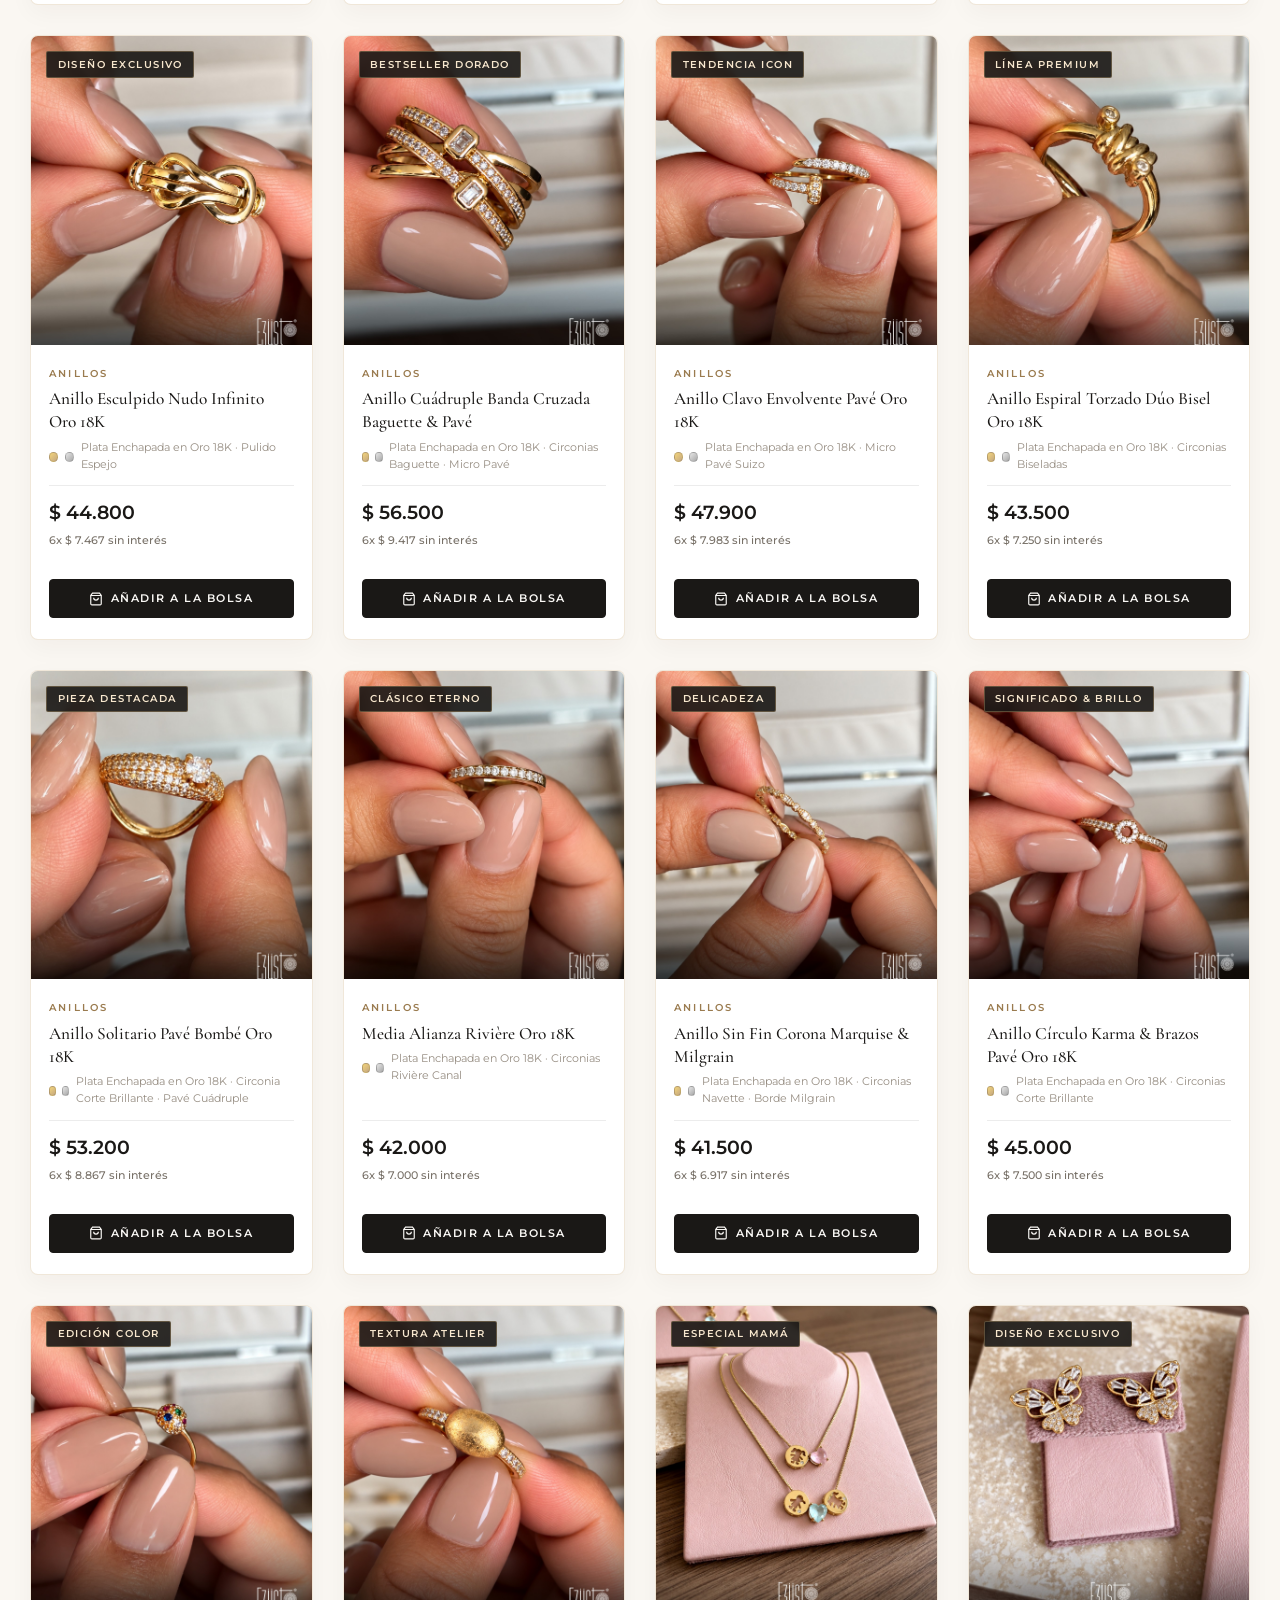
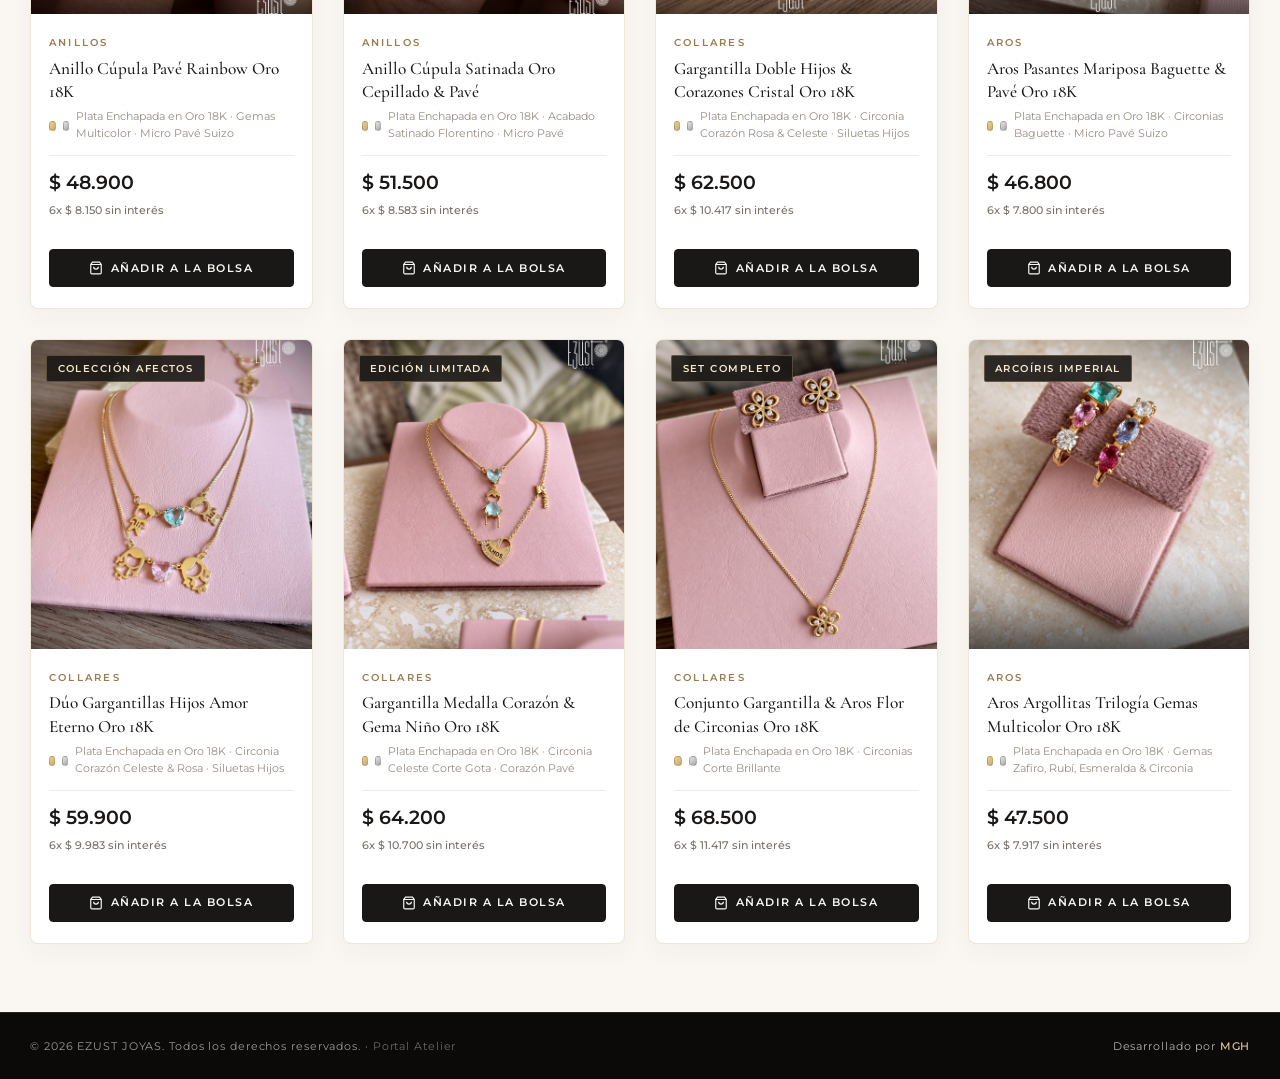
==== commit 48912e58: "feat: add editorial layout to headers and initialize stylesheet design system" ====
--- a/catalogo.html
+++ b/catalogo.html
@@ -32,23 +32,32 @@
   <header class="site-header scrolled" id="siteHeader">
     <div class="header-inner container-fluid">
 
-      <!-- Header Left: Logo -->
-      <div class="header-logo-area">
+      <!-- Header Left: Navigation & Mobile Toggle -->
+      <div class="header-left-col">
+        <button class="header-icon-fine mobile-menu-btn" id="mobileMenuBtn" aria-label="Abrir Menú">
+          <svg width="22" height="22" fill="none" stroke="currentColor" stroke-width="1.2" viewBox="0 0 24 24">
+            <line x1="3" y1="7" x2="21" y2="7"></line>
+            <line x1="3" y1="17" x2="21" y2="17"></line>
+          </svg>
+        </button>
+
+        <nav class="header-nav-left" aria-label="Navegación principal">
+          <ul class="nav-links-editorial">
+            <li><a href="index.html" class="nav-editorial-link">INICIO</a></li>
+            <li class="nav-dot">/</li>
+            <li><a href="catalogo.html" class="nav-editorial-link active">CATÁLOGO</a></li>
+            <li class="nav-dot">/</li>
+            <li><a href="contacto.html" class="nav-editorial-link">INFORMACIÓN & CONTACTO</a></li>
+          </ul>
+        </nav>
+      </div>
+
+      <!-- Header Center: Iconic Logo -->
+      <div class="header-logo-center">
         <a href="index.html" aria-label="EZUST JOYAS Inicio" class="header-logo-link">
-          <img src="assets/logo-official-white.png?v=2" alt="EZUST JOYAS" class="header-logo-img" width="140" height="56">
+          <img src="assets/logo-official-white.png?v=2" alt="EZUST JOYAS" class="header-logo-img" width="150" height="60">
         </a>
       </div>
-
-      <!-- Header Center: Minimalist Inline Navigation -->
-      <nav class="header-nav-center" aria-label="Navegación principal">
-        <ul class="nav-links-editorial">
-          <li><a href="index.html" class="nav-editorial-link">INICIO</a></li>
-          <li class="nav-dot">/</li>
-          <li><a href="catalogo.html" class="nav-editorial-link active">CATÁLOGO</a></li>
-          <li class="nav-dot">/</li>
-          <li><a href="contacto.html" class="nav-editorial-link">INFORMACIÓN & CONTACTO</a></li>
-        </ul>
-      </nav>
 
       <!-- Header Right: Currency & Action Icons -->
       <div class="header-actions-right">
--- a/css/style.css
+++ b/css/style.css
@@ -58,7 +58,9 @@
 }
 
 /* --- Base & Reset --- */
-*, *::before, *::after {
+*,
+*::before,
+*::after {
   box-sizing: border-box;
   margin: 0;
   padding: 0;
@@ -93,7 +95,10 @@
   text-size-adjust: 100%;
 }
 
-img, svg, picture, video {
+img,
+svg,
+picture,
+video {
   max-width: 100%;
   display: block;
 }
@@ -112,12 +117,16 @@
   transition: var(--transition-smooth);
 }
 
-input, select, textarea {
+input,
+select,
+textarea {
   font-family: inherit;
-  font-size: 16px !important; /* Prevents iOS Safari from auto-zooming page */
-}
-
-ul, ol {
+  font-size: 16px !important;
+  /* Prevents iOS Safari from auto-zooming page */
+}
+
+ul,
+ol {
   list-style: none;
 }
 
@@ -127,9 +136,17 @@
 }
 
 /* --- Typography Utilities --- */
-.font-serif { font-family: var(--font-serif); }
-.font-sans { font-family: var(--font-sans); }
-.font-display { font-family: var(--font-display); }
+.font-serif {
+  font-family: var(--font-serif);
+}
+
+.font-sans {
+  font-family: var(--font-sans);
+}
+
+.font-display {
+  font-family: var(--font-display);
+}
 
 .editorial-title {
   font-family: var(--font-serif);
@@ -161,7 +178,9 @@
   padding-bottom: 6.5rem;
 }
 
-.text-center { text-align: center; }
+.text-center {
+  text-align: center;
+}
 
 /* --- Luxury Announcement Bar --- */
 .announcement-bar {
@@ -232,24 +251,44 @@
   max-width: 1540px;
   margin: 0 auto;
   padding: 0 2.5rem;
-}
-
-/* Header Left: Logo */
-.header-logo-area {
-  display: flex;
-  align-items: center;
-  flex-shrink: 0;
+  position: relative;
+}
+
+/* Header Left: Nav & Mobile Trigger */
+.header-left-col {
+  display: flex;
+  align-items: center;
+  flex: 1;
   min-width: 0;
+}
+
+.header-nav-left {
+  display: flex;
+  align-items: center;
+}
+
+/* Header Center: Logo Centered */
+.header-logo-center {
+  position: absolute;
+  left: 50%;
+  top: 50%;
+  transform: translate(-50%, -50%);
+  display: flex;
+  align-items: center;
+  justify-content: center;
+  z-index: 2;
+  pointer-events: auto;
 }
 
 .header-logo-link {
   display: inline-flex;
   align-items: center;
+  justify-content: center;
   text-decoration: none;
 }
 
 .header-logo-img {
-  height: 56px;
+  height: 60px;
   width: auto;
   object-fit: contain;
   filter: drop-shadow(0 2px 10px rgba(0, 0, 0, 0.9)) drop-shadow(0 0 1.5px rgba(255, 255, 255, 0.5));
@@ -257,14 +296,8 @@
 }
 
 .header-logo-link:hover .header-logo-img {
-  transform: none;
-  filter: drop-shadow(0 4px 14px rgba(0, 0, 0, 0.95)) drop-shadow(0 0 4px rgba(230, 202, 158, 0.8));
-}
-
-/* Header Center: Minimalist Inline Navigation */
-.header-nav-center {
-  display: flex;
-  align-items: center;
+  transform: scale(1.03);
+  filter: drop-shadow(0 4px 16px rgba(0, 0, 0, 0.95)) drop-shadow(0 0 6px rgba(230, 202, 158, 0.9));
 }
 
 .nav-links-editorial {
@@ -536,7 +569,7 @@
   max-width: none;
   object-fit: cover;
   object-position: left center;
-  filter: brightness(0.85) contrast(1.03);
+  filter: brightness(1.08) contrast(1.02) saturate(1.08);
   will-change: transform;
   transform: translate3d(0, 0, 0);
   animation: heroMuralPan 48s cubic-bezier(0.42, 0, 0.58, 1) infinite alternate;
@@ -546,22 +579,21 @@
   0% {
     transform: translate3d(0, 0, 0);
   }
+
   100% {
     transform: translate3d(calc(100vw - 100%), 0, 0);
   }
 }
 
-/* Cinematic Lighting & Vignette Overlays */
+/* Cinematic Lighting & Vignette Overlays (Illuminated & Warm) */
 .hero-cinematic-gradient-left {
   position: absolute;
   inset: 0;
-  background: linear-gradient(
-    90deg,
-    rgba(14, 11, 8, 0.92) 0%,
-    rgba(14, 11, 8, 0.8) 35%,
-    rgba(14, 11, 8, 0.5) 62%,
-    rgba(14, 11, 8, 0.25) 100%
-  );
+  background: linear-gradient(90deg,
+      rgba(14, 11, 8, 0.65) 0%,
+      rgba(14, 11, 8, 0.42) 35%,
+      rgba(14, 11, 8, 0.18) 65%,
+      rgba(14, 11, 8, 0.05) 100%);
   z-index: 2;
   pointer-events: none;
 }
@@ -569,32 +601,28 @@
 .hero-cinematic-vignette {
   position: absolute;
   inset: 0;
-  background: radial-gradient(
-    circle at 75% 50%,
-    transparent 40%,
-    rgba(11, 10, 9, 0.35) 80%,
-    rgba(11, 10, 9, 0.75) 100%
-  );
+  background: radial-gradient(circle at 50% 40%,
+      rgba(255, 235, 200, 0.08) 0%,
+      transparent 55%,
+      rgba(11, 10, 9, 0.45) 100%);
   z-index: 2;
   pointer-events: none;
 }
 
 .hero-cinematic-caustic-glow {
   position: absolute;
-  top: 15%;
-  right: 18%;
-  width: 500px;
-  height: 500px;
-  background: radial-gradient(
-    circle,
-    rgba(230, 202, 158, 0.22) 0%,
-    rgba(200, 169, 118, 0.08) 45%,
-    transparent 70%
-  );
-  filter: blur(60px);
+  top: 10%;
+  left: 15%;
+  width: 650px;
+  height: 650px;
+  background: radial-gradient(circle,
+      rgba(255, 225, 175, 0.28) 0%,
+      rgba(212, 175, 55, 0.14) 40%,
+      transparent 72%);
+  filter: blur(80px);
   z-index: 2;
   pointer-events: none;
-  animation: causticShimmer 9s infinite alternate ease-in-out;
+  animation: causticShimmer 8s infinite alternate ease-in-out;
 }
 
 @keyframes causticShimmer {
@@ -602,6 +630,7 @@
     opacity: 0.6;
     transform: rotate(0deg);
   }
+
   100% {
     opacity: 0.9;
     transform: rotate(15deg);
@@ -636,6 +665,64 @@
   padding-top: 3rem;
 }
 
+/* Brand Presentation: Logo Center & Badge */
+.hero-brand-presentation {
+  display: flex;
+  flex-direction: column;
+  align-items: flex-start;
+  gap: 0.85rem;
+  margin-bottom: 1.8rem;
+}
+
+.hero-brand-logo-frame {
+  position: relative;
+  display: inline-flex;
+  align-items: center;
+  justify-content: center;
+  padding: 0.6rem 0;
+}
+
+.hero-brand-logo-img {
+  height: clamp(64px, 7.5vw, 88px);
+  width: auto;
+  object-fit: contain;
+  filter: drop-shadow(0 4px 18px rgba(0, 0, 0, 0.75)) drop-shadow(0 0 25px rgba(230, 202, 158, 0.45));
+  transition: transform 0.4s ease, filter 0.4s ease;
+  animation: heroLogoFloat 6s ease-in-out infinite alternate;
+}
+
+.hero-logo-halo {
+  position: absolute;
+  inset: -15px -30px;
+  background: radial-gradient(ellipse at center, rgba(230, 202, 158, 0.22) 0%, rgba(212, 175, 55, 0.08) 50%, transparent 75%);
+  pointer-events: none;
+  filter: blur(16px);
+  z-index: -1;
+  animation: haloBreath 5s ease-in-out infinite alternate;
+}
+
+@keyframes heroLogoFloat {
+  0% {
+    transform: translateY(0);
+  }
+
+  100% {
+    transform: translateY(-4px);
+  }
+}
+
+@keyframes haloBreath {
+  0% {
+    opacity: 0.6;
+    transform: scale(0.95);
+  }
+
+  100% {
+    opacity: 1;
+    transform: scale(1.08);
+  }
+}
+
 .hero-editorial-brand-badge {
   display: inline-flex;
   align-items: center;
@@ -646,13 +733,14 @@
   letter-spacing: 0.35em;
   text-transform: uppercase;
   color: var(--gold-bright);
-  margin-bottom: 2rem;
+  margin-bottom: 0;
   opacity: 0.95;
-  background: rgba(255, 255, 255, 0.04);
-  padding: 0.35rem 1rem;
+  background: rgba(255, 255, 255, 0.06);
+  padding: 0.35rem 1.1rem;
   border-radius: var(--radius-full);
-  border: 1px solid rgba(230, 202, 158, 0.25);
-  backdrop-filter: blur(6px);
+  border: 1px solid rgba(230, 202, 158, 0.35);
+  backdrop-filter: blur(8px);
+  box-shadow: 0 4px 20px rgba(0, 0, 0, 0.25);
 }
 
 .hero-editorial-brand-badge .badge-sparkle {
@@ -662,8 +750,16 @@
 }
 
 @keyframes pulseSparkle {
-  0%, 100% { opacity: 0.6; }
-  50% { opacity: 1; filter: drop-shadow(0 0 6px var(--gold-bright)); }
+
+  0%,
+  100% {
+    opacity: 0.6;
+  }
+
+  50% {
+    opacity: 1;
+    filter: drop-shadow(0 0 6px var(--gold-bright));
+  }
 }
 
 .hero-editorial-headline {
@@ -840,9 +936,11 @@
     transform: translateY(0);
     opacity: 0.2;
   }
+
   50% {
     opacity: 1;
   }
+
   100% {
     transform: translateY(10px);
     opacity: 0;
@@ -1148,10 +1246,21 @@
   box-shadow: var(--shadow-lg);
 }
 
-.col-span-7 { grid-column: span 7; }
-.col-span-5 { grid-column: span 5; }
-.col-span-4 { grid-column: span 4; }
-.col-span-8 { grid-column: span 8; }
+.col-span-7 {
+  grid-column: span 7;
+}
+
+.col-span-5 {
+  grid-column: span 5;
+}
+
+.col-span-4 {
+  grid-column: span 4;
+}
+
+.col-span-8 {
+  grid-column: span 8;
+}
 
 .collection-media {
   position: relative;
@@ -1178,12 +1287,10 @@
 .collection-overlay {
   position: absolute;
   inset: 0;
-  background: linear-gradient(
-    to top,
-    rgba(18, 17, 16, 0.9) 0%,
-    rgba(18, 17, 16, 0.35) 55%,
-    rgba(18, 17, 16, 0.05) 100%
-  );
+  background: linear-gradient(to top,
+      rgba(18, 17, 16, 0.9) 0%,
+      rgba(18, 17, 16, 0.35) 55%,
+      rgba(18, 17, 16, 0.05) 100%);
   display: flex;
   flex-direction: column;
   justify-content: flex-end;
@@ -1425,12 +1532,14 @@
 .product-media-container {
   position: relative;
   width: 100%;
-  padding-top: 110%; /* 1:1.1 aspect */
+  padding-top: 110%;
+  /* 1:1.1 aspect */
   background: #F8F5F0;
   overflow: hidden;
 }
 
-.product-img-main, .product-img-hover {
+.product-img-main,
+.product-img-hover {
   position: absolute;
   inset: 0;
   width: 100%;
@@ -1507,7 +1616,8 @@
   backdrop-filter: blur(8px);
 }
 
-.btn-card-wish:hover, .btn-card-wish.active {
+.btn-card-wish:hover,
+.btn-card-wish.active {
   background: #FFF0F0;
   color: #C93B3B;
   border-color: #E29B9B;
@@ -1551,11 +1661,17 @@
   height: 10px;
   border-radius: var(--radius-full);
   display: inline-block;
-  border: 1px solid rgba(0,0,0,0.15);
-}
-
-.metal-gold { background: linear-gradient(135deg, #F3D47B, #C5A880); }
-.metal-silver { background: linear-gradient(135deg, #E6E6E6, #A8A8A8); }
+  border: 1px solid rgba(0, 0, 0, 0.15);
+}
+
+.metal-gold {
+  background: linear-gradient(135deg, #F3D47B, #C5A880);
+}
+
+.metal-silver {
+  background: linear-gradient(135deg, #E6E6E6, #A8A8A8);
+}
+
 .metal-label-text {
   font-size: 0.7rem;
   color: var(--text-muted);
@@ -1844,10 +1960,25 @@
   backdrop-filter: blur(8px);
 }
 
-.look-span-8 { grid-column: span 8; height: 500px; }
-.look-span-4 { grid-column: span 4; height: 500px; }
-.look-span-4-sub { grid-column: span 4; height: 380px; }
-.look-span-8-sub { grid-column: span 8; height: 380px; }
+.look-span-8 {
+  grid-column: span 8;
+  height: 500px;
+}
+
+.look-span-4 {
+  grid-column: span 4;
+  height: 500px;
+}
+
+.look-span-4-sub {
+  grid-column: span 4;
+  height: 380px;
+}
+
+.look-span-8-sub {
+  grid-column: span 8;
+  height: 380px;
+}
 
 /* --- Luxury Unboxing Section --- */
 .unboxing-section {
@@ -2223,12 +2354,14 @@
   .testimonials-nav-btn {
     display: none !important;
   }
+
   .testimonial-card {
     flex: 0 0 250px;
     width: 250px;
     max-width: 250px;
     padding: 1.2rem 1.1rem;
   }
+
   .testimonial-text {
     font-size: 0.88rem;
   }
@@ -2330,7 +2463,7 @@
   margin: 0 auto;
   position: relative;
   backdrop-filter: blur(12px);
-  box-shadow: 0 20px 60px rgba(0,0,0,0.4);
+  box-shadow: 0 20px 60px rgba(0, 0, 0, 0.4);
 }
 
 .newsletter-box .section-title {
@@ -2411,7 +2544,8 @@
   margin-bottom: 1.4rem;
 }
 
-.footer-logo img, .footer-logo svg {
+.footer-logo img,
+.footer-logo svg {
   height: 42px;
   width: auto;
 }
@@ -2601,7 +2735,7 @@
 .shipping-bar-bg {
   width: 100%;
   height: 6px;
-  background: rgba(0,0,0,0.08);
+  background: rgba(0, 0, 0, 0.08);
   border-radius: var(--radius-full);
   overflow: hidden;
 }
@@ -2683,7 +2817,7 @@
   border-radius: 4px;
   background: #FFFFFF;
   overflow: hidden;
-  box-shadow: 0 1px 3px rgba(0,0,0,0.05);
+  box-shadow: 0 1px 3px rgba(0, 0, 0, 0.05);
 }
 
 .qty-btn {
@@ -2882,7 +3016,7 @@
   max-height: 90vh;
   overflow-y: auto;
   position: relative;
-  box-shadow: 0 25px 60px rgba(0,0,0,0.3);
+  box-shadow: 0 25px 60px rgba(0, 0, 0, 0.3);
   transform: translateY(20px);
   transition: transform 0.4s cubic-bezier(0.16, 1, 0.3, 1);
 }
@@ -2982,7 +3116,8 @@
   margin-bottom: 0.5rem;
 }
 
-.metal-choices, .size-choices {
+.metal-choices,
+.size-choices {
   display: flex;
   gap: 0.6rem;
 }
@@ -3038,8 +3173,15 @@
 }
 
 @keyframes waPulseRipple {
-  0% { box-shadow: 0 0 0 0 rgba(37, 211, 102, 0.6); opacity: 0.85; }
-  100% { box-shadow: 0 0 0 16px rgba(37, 211, 102, 0); opacity: 0; }
+  0% {
+    box-shadow: 0 0 0 0 rgba(37, 211, 102, 0.6);
+    opacity: 0.85;
+  }
+
+  100% {
+    box-shadow: 0 0 0 16px rgba(37, 211, 102, 0);
+    opacity: 0;
+  }
 }
 
 .floating-whatsapp-btn:hover {
@@ -3212,8 +3354,15 @@
 }
 
 @keyframes toastSlideIn {
-  0% { transform: translateX(-40px); opacity: 0; }
-  100% { transform: translateX(0); opacity: 1; }
+  0% {
+    transform: translateX(-40px);
+    opacity: 0;
+  }
+
+  100% {
+    transform: translateX(0);
+    opacity: 1;
+  }
 }
 
 .toast-icon {
@@ -3377,65 +3526,103 @@
   .products-grid {
     grid-template-columns: repeat(3, 1fr);
   }
+
   .instagram-grid {
     grid-template-columns: repeat(3, 1fr);
   }
 }
 
 @media (max-width: 992px) {
+
   /* Navigation switch */
+  .site-header .header-nav-left,
+  nav.header-nav-left,
+  .header-nav-left,
   .site-header .header-nav-center,
   nav.header-nav-center,
   .header-nav-center {
     display: none !important;
   }
+
   .mobile-menu-btn {
     display: flex !important;
   }
+
   .header-inner {
-    padding: 0 1.5rem;
-  }
-  .header-logo-area {
-    flex-shrink: 0;
-  }
+    padding: 0 1.25rem;
+  }
+
+  .header-left-col {
+    flex: 0 0 auto;
+  }
+
+  .header-logo-center {
+    position: absolute;
+    left: 50%;
+    top: 50%;
+    transform: translate(-50%, -50%);
+  }
+
   .header-logo-img {
     height: 48px;
     width: auto;
   }
 
-  .manifesto-grid, .quality-grid, .unboxing-grid, .ring-size-tool, .quickview-grid {
+  .manifesto-grid,
+  .quality-grid,
+  .unboxing-grid,
+  .ring-size-tool,
+  .quickview-grid {
     grid-template-columns: 1fr;
     gap: 2.5rem;
   }
-  .col-span-7, .col-span-5, .col-span-4, .col-span-8 {
+
+  .col-span-7,
+  .col-span-5,
+  .col-span-4,
+  .col-span-8 {
     grid-column: span 12;
   }
-  .look-span-8, .look-span-4, .look-span-4-sub, .look-span-8-sub {
+
+  .look-span-8,
+  .look-span-4,
+  .look-span-4-sub,
+  .look-span-8-sub {
     grid-column: span 12;
     height: 380px;
   }
+
   .testimonials-grid {
     display: flex;
     flex-wrap: nowrap;
   }
+
   .footer-grid {
     grid-template-columns: 1fr 1fr;
     gap: 3rem;
   }
+
   .hero-floating-card {
     display: none;
   }
+
   .process-steps {
     grid-template-columns: repeat(2, 1fr);
     gap: 2.5rem;
   }
+
   .collections-grid {
     grid-template-columns: repeat(2, 1fr);
     gap: 1.25rem;
   }
-  .col-span-7, .col-span-5, .col-span-4, .col-span-8 {
+
+  .col-span-7,
+  .col-span-5,
+  .col-span-4,
+  .col-span-8 {
     grid-column: span 1;
   }
+
   .collection-media,
   .collection-card.large .collection-media {
     height: 220px;
@@ -3446,6 +3633,7 @@
   html {
     font-size: 14px !important;
   }
+
   /* 4K Hero Mobile Adaptation */
   .hero-cinematic-section {
     min-height: 85vh;
@@ -3455,6 +3643,7 @@
     display: flex;
     align-items: center;
   }
+
   /* Ensure header nav is hidden on tablet and mobile */
   .site-header .header-nav-center,
   nav.header-nav-center,
@@ -3462,9 +3651,11 @@
   .nav-links-editorial {
     display: none !important;
   }
+
   .mobile-menu-btn {
     display: flex !important;
   }
+
   .hero-cinematic-img {
     position: absolute !important;
     top: 0 !important;
@@ -3475,63 +3666,81 @@
     max-width: none !important;
     object-fit: cover !important;
     object-position: left center !important;
-    filter: brightness(0.75) contrast(1.05);
+    filter: brightness(1.02) contrast(1.02) saturate(1.06);
     will-change: transform;
     transform: translate3d(0, 0, 0);
     animation: heroMuralPan 38s cubic-bezier(0.42, 0, 0.58, 1) infinite alternate !important;
   }
-  /* Omni-directional dark gradient so light mural sky does not conflict with white text */
+
+  /* Omni-directional light & warm gradient so text is readable while letting the mural shine */
   .hero-cinematic-gradient-left {
-    background: linear-gradient(
-      180deg,
-      rgba(12, 11, 10, 0.88) 0%,
-      rgba(12, 11, 10, 0.72) 30%,
-      rgba(12, 11, 10, 0.76) 70%,
-      rgba(12, 11, 10, 0.95) 100%
-    );
-  }
+    background: linear-gradient(180deg,
+        rgba(12, 11, 10, 0.62) 0%,
+        rgba(12, 11, 10, 0.45) 30%,
+        rgba(12, 11, 10, 0.55) 70%,
+        rgba(12, 11, 10, 0.85) 100%);
+  }
+
   .hero-cinematic-vignette {
-    background: radial-gradient(
-      circle at 50% 50%,
-      transparent 25%,
-      rgba(11, 10, 9, 0.5) 80%,
-      rgba(11, 10, 9, 0.9) 100%
-    );
-  }
+    background: radial-gradient(circle at 50% 50%,
+        rgba(255, 235, 200, 0.05) 0%,
+        transparent 35%,
+        rgba(11, 10, 9, 0.35) 75%,
+        rgba(11, 10, 9, 0.72) 100%);
+  }
+
   .hero-cinematic-container {
     padding: 0 1.25rem;
     width: 100%;
   }
+
   .hero-cinematic-content {
     padding-top: 1.5rem;
     padding-bottom: 2.5rem;
     max-width: 100%;
   }
+
+  .hero-brand-presentation {
+    align-items: flex-start;
+    gap: 0.75rem;
+    margin-bottom: 1.3rem;
+  }
+
+  .hero-brand-logo-img {
+    height: clamp(52px, 13vw, 70px);
+  }
+
   .hero-editorial-brand-badge {
-    margin-bottom: 1.2rem;
-    font-size: 0.62rem;
-    letter-spacing: 0.28em;
-    padding: 0.32rem 0.9rem;
-  }
+    margin-bottom: 0;
+    font-size: 0.6rem;
+    letter-spacing: 0.22em;
+    padding: 0.3rem 0.85rem;
+  }
+
   .hero-editorial-headline {
     font-size: clamp(1.85rem, 8vw, 2.45rem);
     line-height: 1.14;
     letter-spacing: 0.04em;
     margin-bottom: 1.15rem;
   }
+
   .headline-line {
     white-space: normal;
     letter-spacing: 0.05em;
   }
+
   .headline-line.line-1 {
     letter-spacing: 0.07em;
   }
+
   .headline-line.line-2 {
     letter-spacing: 0.05em;
   }
+
   .headline-line.line-3 {
     letter-spacing: 0.07em;
   }
+
   .hero-editorial-subtext {
     font-size: 0.86rem;
     line-height: 1.62;
@@ -3540,6 +3749,7 @@
     max-width: 100%;
     color: rgba(250, 248, 245, 0.9);
   }
+
   .hero-minimal-editorial-cta {
     font-size: 0.72rem;
     letter-spacing: 0.24em;
@@ -3550,22 +3760,27 @@
   .hero-bottom-bar {
     bottom: 0.85rem;
   }
+
   .hero-bottom-inner {
     padding: 0 1.25rem;
     flex-direction: column;
     align-items: flex-start;
     gap: 0.5rem;
   }
+
   .hero-bottom-hallmarks {
     font-size: 0.56rem;
     letter-spacing: 0.1em;
     line-height: 1.5;
     flex-wrap: wrap;
     gap: 0.3rem 0.55rem;
-    max-width: calc(100% - 64px); /* Never overlap with floating WhatsApp button */
-  }
+    max-width: calc(100% - 64px);
+    /* Never overlap with floating WhatsApp button */
+  }
+
   .hero-scroll-indicator {
-    display: none !important; /* Hide scroll needle to avoid collision */
+    display: none !important;
+    /* Hide scroll needle to avoid collision */
   }
 
   /* Collection Cards on Mobile */
@@ -3573,21 +3788,26 @@
     grid-template-columns: 1fr;
     gap: 1rem;
   }
+
   .collection-media,
   .collection-card.large .collection-media {
     height: 185px !important;
   }
+
   .collection-overlay {
     padding: 1rem 1.15rem !important;
   }
+
   .collection-sub {
     font-size: 0.58rem !important;
     margin-bottom: 0.2rem !important;
   }
+
   .collection-name {
     font-size: 1.15rem !important;
     margin-bottom: 0.2rem !important;
   }
+
   .collection-desc {
     font-size: 0.73rem !important;
     margin-bottom: 0.5rem !important;
@@ -3598,6 +3818,7 @@
     -webkit-box-orient: vertical !important;
     overflow: hidden !important;
   }
+
   .collection-link-btn {
     font-size: 0.68rem !important;
   }
@@ -3607,6 +3828,7 @@
   :root {
     --container-padding: 1rem;
   }
+
   .section-spacing {
     padding-top: 3.5rem;
     padding-bottom: 3.5rem;
@@ -3616,9 +3838,11 @@
   .site-header {
     padding: 0.75rem 0 !important;
   }
+
   .site-header.scrolled {
     padding: 0.55rem 0 !important;
   }
+
   .header-inner {
     padding: 0 0.9rem !important;
     display: flex !important;
@@ -3626,33 +3850,39 @@
     align-items: center !important;
     width: 100% !important;
   }
+
   .header-logo-area {
     flex-shrink: 0 !important;
     display: flex !important;
     align-items: center !important;
   }
+
   .header-logo-img {
     height: 46px !important;
     width: auto !important;
     max-width: 160px !important;
   }
+
   .site-header .header-nav-center,
   nav.header-nav-center,
   .header-nav-center {
     display: none !important;
   }
+
   .header-actions-right {
     gap: 0.45rem !important;
     display: flex !important;
     align-items: center !important;
     flex-shrink: 0 !important;
   }
+
   .custom-currency-dropdown .currency-trigger-btn {
     padding: 0.22rem 0.5rem;
     font-size: 0.68rem;
     letter-spacing: 0.1em;
     border-radius: 14px;
   }
+
   .header-icon-fine {
     width: 32px !important;
     height: 32px !important;
@@ -3661,6 +3891,7 @@
     align-items: center !important;
     justify-content: center !important;
   }
+
   .mobile-menu-btn {
     display: flex !important;
     width: 34px !important;
@@ -3668,10 +3899,12 @@
     align-items: center !important;
     justify-content: center !important;
   }
+
   .header-icon-fine svg {
     width: 17px;
     height: 17px;
   }
+
   .badge-count-fine {
     font-size: 0.52rem;
     width: 14px;
@@ -3705,7 +3938,8 @@
 
   .product-media-container,
   .catalog-page-body .product-media-container {
-    padding-top: 100% !important; /* 1:1 aspect ratio: clean, compact, no vertical stretching */
+    padding-top: 100% !important;
+    /* 1:1 aspect ratio: clean, compact, no vertical stretching */
     background: #F7F5F0 !important;
     position: relative !important;
   }
@@ -3792,7 +4026,8 @@
     -webkit-line-clamp: 2 !important;
     -webkit-box-orient: vertical !important;
     overflow: hidden !important;
-    height: 2.1rem !important; /* Fixed height for pixel-perfect card alignment */
+    height: 2.1rem !important;
+    /* Fixed height for pixel-perfect card alignment */
   }
 
   .product-metals-list,
@@ -3872,14 +4107,17 @@
     margin-bottom: 2rem;
     padding-bottom: 1rem;
   }
+
   .filter-categories-wrap {
     width: 100%;
     -webkit-mask-image: linear-gradient(90deg, transparent 0%, black 16px, black calc(100% - 16px), transparent 100%);
     mask-image: linear-gradient(90deg, transparent 0%, black 16px, black calc(100% - 16px), transparent 100%);
   }
+
   .filter-scroll-btn {
     display: none !important;
   }
+
   .filter-categories {
     overflow-x: auto;
     flex-wrap: nowrap;
@@ -3887,15 +4125,18 @@
     -webkit-overflow-scrolling: touch;
     scrollbar-width: none;
   }
+
   .filter-categories::-webkit-scrollbar {
     display: none;
   }
+
   .filter-btn {
     white-space: nowrap;
     padding: 0.48rem 1.05rem;
     font-size: 0.7rem;
     flex-shrink: 0;
   }
+
   .catalog-sort-wrap {
     justify-content: space-between;
     width: 100%;
@@ -3910,24 +4151,31 @@
   .footer-grid {
     grid-template-columns: 1fr;
   }
+
   .header-left .header-concierge-link {
     display: none;
   }
+
   .newsletter-form {
     flex-direction: column;
   }
+
   .newsletter-box {
     padding: 2.5rem 1.5rem;
   }
+
   .process-steps {
     grid-template-columns: 1fr;
   }
+
   .manifesto-pillars {
     grid-template-columns: 1fr;
   }
+
   .instagram-grid {
     grid-template-columns: repeat(2, 1fr);
   }
+
   .floating-whatsapp-btn {
     bottom: 1rem;
     right: 1rem;
@@ -3940,40 +4188,50 @@
   #wishlistBtn {
     display: none !important;
   }
+
   .header-inner {
     padding: 0 0.75rem !important;
   }
+
   .header-logo-img {
     height: 42px !important;
     max-width: 140px !important;
   }
+
   .header-actions-right {
     gap: 0.35rem !important;
   }
+
   .custom-currency-dropdown .currency-trigger-btn {
     padding: 0.2rem 0.42rem !important;
     font-size: 0.65rem !important;
   }
+
   .catalog-page-hero {
     padding: 5.5rem 0 0.6rem !important;
     border-bottom: none !important;
   }
+
   .catalog-page-eyebrow {
     font-size: 0.62rem !important;
     letter-spacing: 0.22em !important;
     margin-bottom: 0.2rem !important;
   }
+
   .catalog-page-title {
     font-size: 1.65rem !important;
     letter-spacing: 0.14em !important;
     margin-bottom: 0 !important;
   }
+
   .catalog-title-flourish {
     margin-top: 0.35rem !important;
   }
+
   .catalog-main-area {
     padding: 0.4rem 0 3rem !important;
   }
+
   .catalog-page-body .catalog-filters-bar {
     padding-bottom: 0.75rem !important;
     margin-bottom: 1.25rem !important;
@@ -3985,16 +4243,20 @@
   .hero-editorial-headline {
     font-size: 1.7rem;
   }
+
   .header-logo-img {
     height: 38px !important;
   }
+
   .header-actions-right {
     gap: 0.35rem;
   }
+
   .custom-currency-dropdown .currency-trigger-btn {
     padding: 0.2rem 0.4rem;
     font-size: 0.64rem;
   }
+
   .products-grid,
   .catalog-page-body .products-grid {
     grid-template-columns: repeat(2, 1fr) !important;
@@ -4400,6 +4662,7 @@
   .contact-pillars-grid {
     grid-template-columns: repeat(2, 1fr);
   }
+
   .contact-form-grid {
     grid-template-columns: 1fr;
     gap: 2.5rem;
@@ -4410,12 +4673,15 @@
   .contact-pillars-grid {
     grid-template-columns: 1fr;
   }
+
   .form-group-row {
     grid-template-columns: 1fr;
   }
+
   .contact-form-section {
     padding: 2rem 1.5rem;
   }
+
   .contact-map-block {
     padding: 1.5rem;
   }
@@ -5156,8 +5422,15 @@
 }
 
 @keyframes fadeInDown {
-  from { opacity: 0; transform: translateY(-10px); }
-  to { opacity: 1; transform: translateY(0); }
+  from {
+    opacity: 0;
+    transform: translateY(-10px);
+  }
+
+  to {
+    opacity: 1;
+    transform: translateY(0);
+  }
 }
 
 .embedded-sizer-header {
@@ -5552,6 +5825,7 @@
     width: 40px;
     opacity: 0;
   }
+
   to {
     width: 280px;
     opacity: 1;
@@ -5677,8 +5951,9 @@
   .header-search-input-box {
     width: 210px;
   }
+
   .header-search-results-dropdown {
     width: 270px;
     right: -40px;
   }
-}
+}
